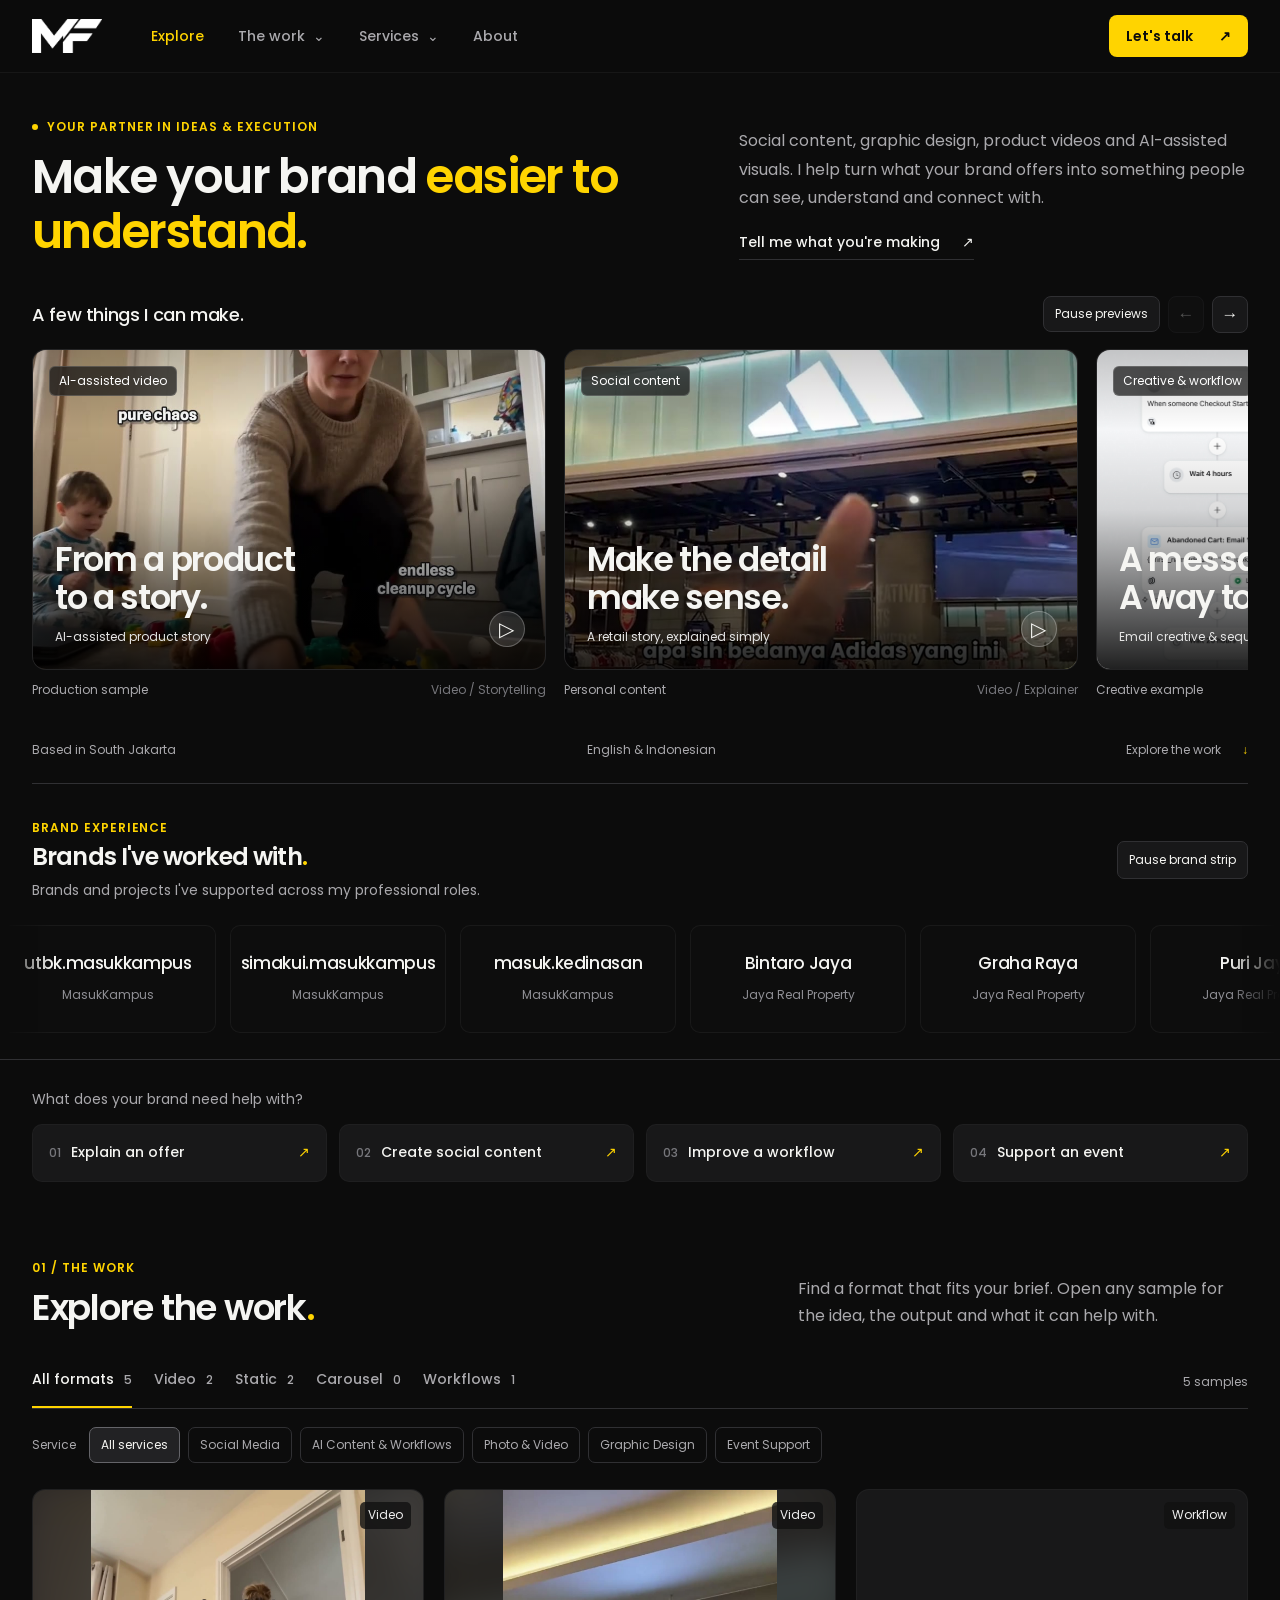
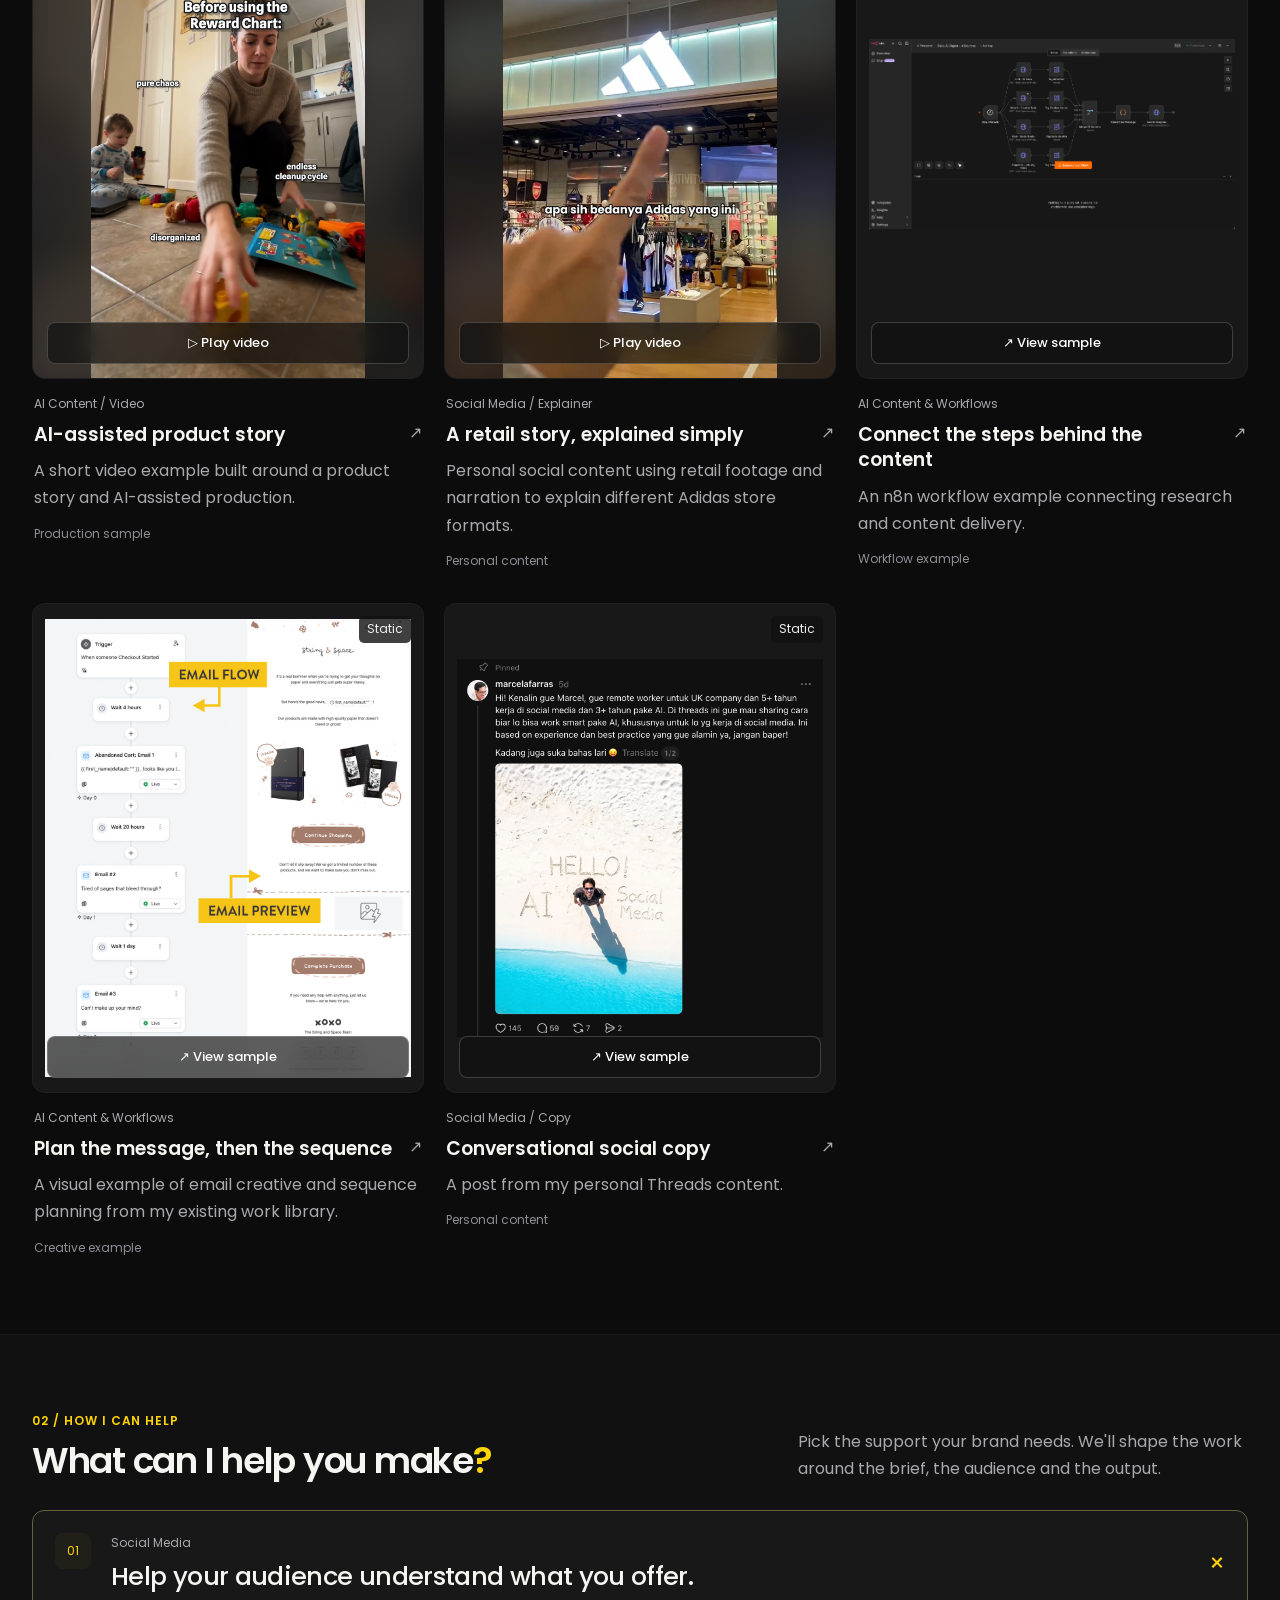
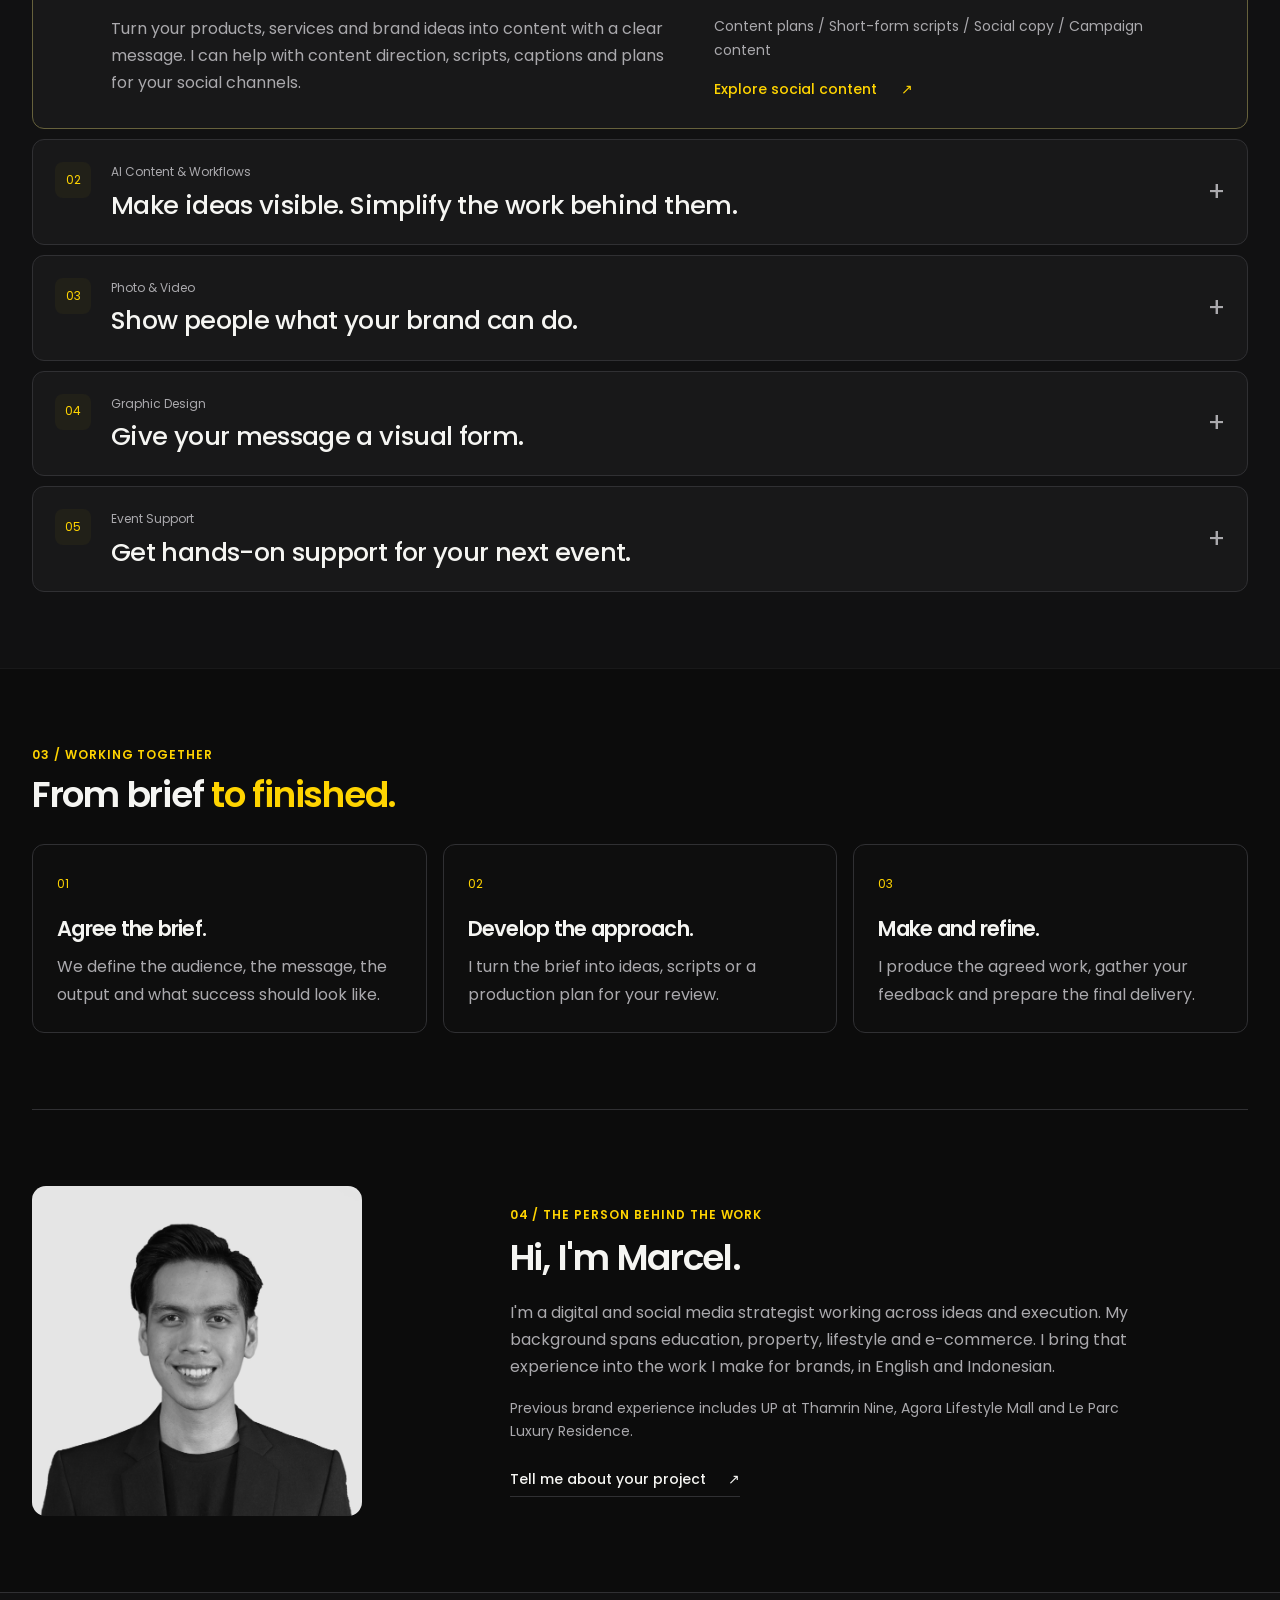
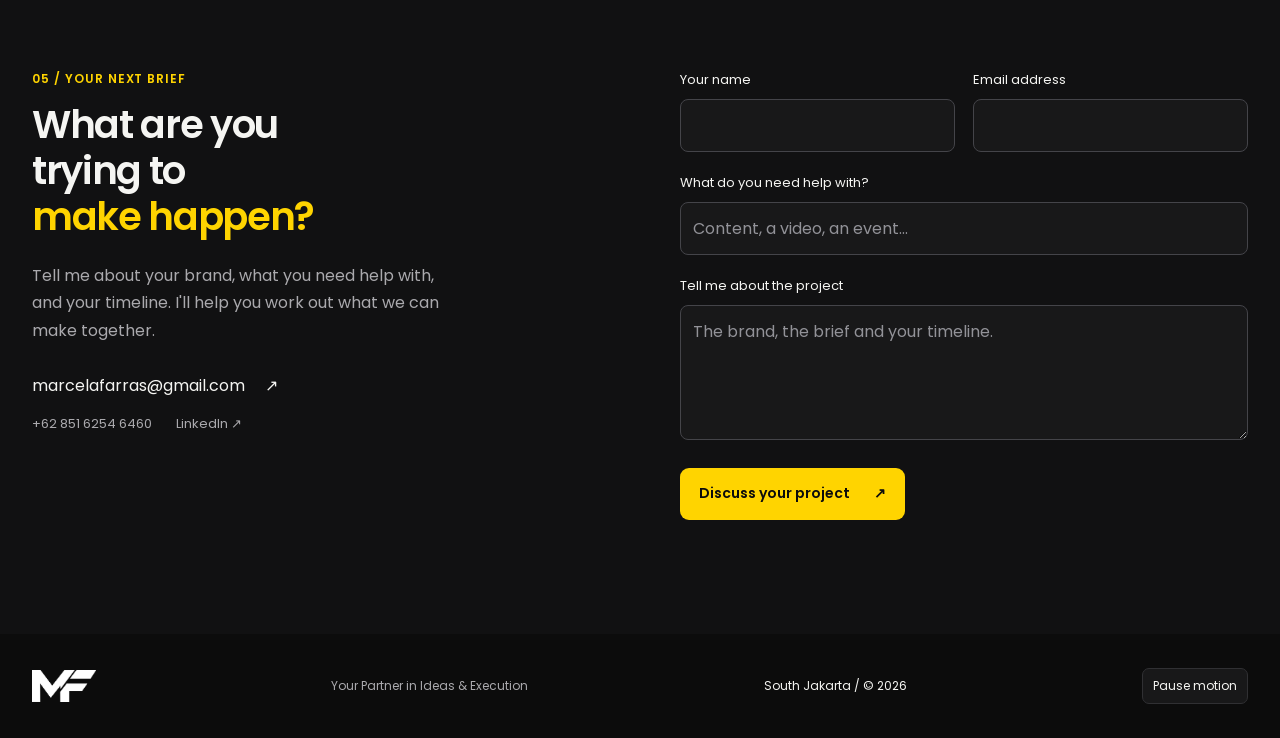
==== index.html @ ecaedcc1 "Add brand experience strip and prepare original logo slots" ====
<!doctype html>
<html lang="en">
<head>
  <meta charset="utf-8">
  <meta name="viewport" content="width=device-width,initial-scale=1">
  <meta name="theme-color" content="#0c0c0c">
  <title>Marcel Farras | Ideas & Execution</title>
  <meta name="description" content="Help your audience understand what you offer through social content, graphic design, product videos, AI-assisted visuals and practical creative support. Work with Marcel Farras.">
  <link rel="icon" href="assets/brand/favicon.ico" sizes="any">
  <link rel="icon" href="assets/brand/favicon.png" type="image/png">
  <link rel="stylesheet" href="style.css">
  <script src="content.js" defer></script>
  <script src="populate.js" defer></script>
  <script src="script.js" defer></script>
</head>
<body>
  <a class="skip-link" href="#main">Skip to content</a>
  <header class="site-header" id="navbar">
    <nav class="container navigation" aria-label="Main navigation">
      <a class="wordmark" href="#hero" aria-label="Marcel Farras home"><img src="assets/brand/mf-white.png" alt="Marcel Farras" width="1366" height="673"></a>
      <button class="nav-toggle" id="navToggle" aria-expanded="false" aria-controls="navLinks">Menu <span aria-hidden="true">+</span></button>
      <ul class="nav-links" id="navLinks">
        <li><a class="nav-explore" href="#gallery">Explore</a></li>
        <li class="nav-disclosure">
          <button class="nav-menu-button" type="button" aria-expanded="false" aria-controls="workMenu">The work <span aria-hidden="true">⌄</span></button>
          <div class="mega-menu work-menu" id="workMenu" hidden>
            <div class="mega-column"><p class="menu-label">Explore by format</p>
              <a href="#gallery" data-format-link="video"><span class="menu-icon" aria-hidden="true">▷</span><span><strong>Video</strong><small>Product stories & social explainers</small></span><span class="menu-arrow" aria-hidden="true">↗</span></a>
              <a href="#gallery" data-format-link="image"><span class="menu-icon" aria-hidden="true">▧</span><span><strong>Static</strong><small>Single-image creative & visual examples</small></span><span class="menu-arrow" aria-hidden="true">↗</span></a>
              <a href="#gallery" data-format-link="carousel"><span class="menu-icon" aria-hidden="true">▤</span><span><strong>Carousel</strong><small>Stories & information across slides</small></span><span class="menu-arrow" aria-hidden="true">↗</span></a>
              <a href="#gallery" data-format-link="workflow"><span class="menu-icon" aria-hidden="true">⌘</span><span><strong>Workflows</strong><small>The systems behind the content</small></span><span class="menu-arrow" aria-hidden="true">↗</span></a>
              <a class="menu-all" href="#gallery" data-format-link="all">Explore all work <span aria-hidden="true">↗</span></a>
            </div>
            <a class="menu-feature" href="#gallery" data-format-link="video"><img src="assets/posters/ai-brand-film.jpg" alt="" width="540" height="960"><span class="menu-feature-copy"><small>Featured video</small><strong>From a product to a story.</strong><span>See the work ↗</span></span></a>
          </div>
        </li>
        <li class="nav-disclosure">
          <button class="nav-menu-button" type="button" aria-expanded="false" aria-controls="servicesMenu">Services <span aria-hidden="true">⌄</span></button>
          <div class="mega-menu services-menu" id="servicesMenu" hidden><p class="menu-label">What can I help you make?</p><div class="menu-service-grid">
            <a href="#service-social" data-open-service="service-social"><span class="menu-icon" aria-hidden="true">✳</span><span><strong>Social Media</strong><small>Give your audience a clear message.</small></span></a>
            <a href="#service-ai" data-open-service="service-ai"><span class="menu-icon" aria-hidden="true">⌘</span><span><strong>AI Content & Workflows</strong><small>Visualise ideas. Connect the steps.</small></span></a>
            <a href="#service-production" data-open-service="service-production"><span class="menu-icon" aria-hidden="true">▷</span><span><strong>Photo & Video</strong><small>Show your product or experience.</small></span></a>
            <a href="#service-design" data-open-service="service-design"><span class="menu-icon" aria-hidden="true">▧</span><span><strong>Graphic Design</strong><small>Make your message easy to see.</small></span></a>
            <a href="#service-events" data-open-service="service-events"><span class="menu-icon" aria-hidden="true">▦</span><span><strong>Event Support</strong><small>Get hands-on help on the ground.</small></span></a>
          </div><a class="menu-all" href="#services">View all services <span aria-hidden="true">↗</span></a></div>
        </li>
        <li><a href="#about">About</a></li>
        <li class="nav-contact-item"><a class="nav-contact" href="#contact">Let's talk <span aria-hidden="true">↗</span></a></li>
      </ul>
    </nav>
  </header>

  <main id="main">
    <section class="container hero" id="hero" aria-labelledby="hero-title">
      <div class="hero-intro">
        <div class="hero-copy"><p class="eyebrow"><span class="signal-dot" aria-hidden="true"></span>Your partner in ideas & execution</p><h1 id="hero-title">Make your brand <span>easier to understand.</span></h1></div>
        <div class="hero-aside"><p class="hero-description">Social content, graphic design, product videos and AI-assisted visuals. I help turn what your brand offers into something people can see, understand and connect with.</p><a class="text-link" href="#contact">Tell me what you're making <span aria-hidden="true">↗</span></a></div>
      </div>
      <div class="featured-heading"><h2 id="featured-title">A few things I can make.</h2><div class="rail-controls"><button class="playback-button" id="heroPlayback" type="button" aria-label="Pause automatic previews" aria-pressed="false">Pause previews</button><button class="rail-arrow" type="button" data-rail-direction="-1" aria-label="Previous featured work" aria-controls="featuredTrack">←</button><button class="rail-arrow" type="button" data-rail-direction="1" aria-label="Next featured work" aria-controls="featuredTrack">→</button></div></div>
      <div class="featured-track" id="featuredTrack" role="region" aria-labelledby="featured-title" tabindex="0">
        <article class="feature-card preview-card"><button class="feature-open" type="button" data-project="ai-brand-film" data-start-playback="true" aria-label="Watch featured AI-assisted product story"><video id="heroPreview" src="assets/previews/ai-brand-film.mp4" poster="assets/posters/ai-brand-film.jpg" muted loop playsinline preload="metadata" aria-label="Silent preview of AI-assisted video"></video><span class="feature-shade"></span><span class="feature-tag">AI-assisted video</span><span class="feature-copy"><strong>From a product<br>to a story.</strong><span>AI-assisted product story</span></span><span class="feature-play" aria-hidden="true">▷</span></button><p class="feature-credit">Production sample <span>Video / Storytelling</span></p></article>
        <article class="feature-card preview-card"><button class="feature-open" type="button" data-project="on-camera" data-start-playback="true" aria-label="Watch featured retail explainer"><video data-hover-preview src="assets/previews/on-camera.mp4" poster="assets/posters/on-camera.jpg" muted loop playsinline preload="none" aria-hidden="true" tabindex="-1"></video><span class="feature-shade"></span><span class="feature-tag">Social content</span><span class="feature-copy"><strong>Make the detail<br>make sense.</strong><span>A retail story, explained simply</span></span><span class="feature-play" aria-hidden="true">▷</span></button><p class="feature-credit">Personal content <span>Video / Explainer</span></p></article>
        <article class="feature-card preview-card"><button class="feature-open feature-design" type="button" data-project="email-creative" aria-label="View featured email creative"><img src="assets/ai/email-sequence.jpg" alt="Email creative and sequence planning example" loading="lazy"><span class="feature-shade"></span><span class="feature-tag">Creative & workflow</span><span class="feature-copy"><strong>A message.<br>A way to deliver it.</strong><span>Email creative & sequence planning</span></span><span class="feature-play" aria-hidden="true">↗</span></button><p class="feature-credit">Creative example <span>Images / Planning</span></p></article>
      </div>
      <div class="hero-footer"><span>Based in South Jakarta</span><span>English & Indonesian</span><a href="#gallery">Explore the work <span aria-hidden="true">↓</span></a></div>
    </section>

    <section class="brand-section" id="brands" aria-labelledby="brands-title">
      <div class="container brand-heading"><div><p class="eyebrow">Brand experience</p><h2 id="brands-title">Brands I've worked with<span>.</span></h2><p>Brands and projects I've supported across my professional roles.</p></div><button class="brand-motion-toggle" id="brandMotionToggle" type="button" aria-pressed="false" aria-controls="brandTrack">Pause brand strip</button></div>
      <div class="brand-window" tabindex="0" role="region" aria-label="Brands and projects, scroll to explore"><div class="brand-track" id="brandTrack"></div></div>
      <noscript><p class="container">MasukKampus / Jaya Real Property / Thamrin Nine / Azure Prism LTD</p></noscript>
    </section>

    <section class="container need-section" aria-labelledby="need-title">
      <p class="eyebrow" id="need-title">What does your brand need help with?</p>
      <div class="need-grid">
        <a href="#service-production" data-open-service="service-production"><span>01</span>Explain an offer <span aria-hidden="true">↗</span></a>
        <a href="#service-social" data-open-service="service-social"><span>02</span>Create social content <span aria-hidden="true">↗</span></a>
        <a href="#service-ai" data-open-service="service-ai"><span>03</span>Improve a workflow <span aria-hidden="true">↗</span></a>
        <a href="#service-events" data-open-service="service-events"><span>04</span>Support an event <span aria-hidden="true">↗</span></a>
      </div>
    </section>

    <section class="container section work-section" id="gallery" aria-labelledby="work-title">
      <div class="section-heading reveal-item"><div><p class="eyebrow">01 / The work</p><h2 id="work-title">Explore the work<span>.</span></h2></div><p>Find a format that fits your brief. Open any sample for the idea, the output and what it can help with.</p></div>
      <div class="work-toolbar"><div class="format-filters" role="group" aria-label="Filter work by format" id="formatFilters">
        <button type="button" data-format="all" aria-pressed="true">All formats <span data-format-count="all"></span></button>
        <button type="button" data-format="video" aria-pressed="false">Video <span data-format-count="video"></span></button>
        <button type="button" data-format="image" aria-pressed="false">Static <span data-format-count="image"></span></button>
        <button type="button" data-format="carousel" aria-pressed="false">Carousel <span data-format-count="carousel"></span></button>
        <button type="button" data-format="workflow" aria-pressed="false">Workflows <span data-format-count="workflow"></span></button>
      </div><p id="workResults" role="status" aria-live="polite"></p></div>
      <div class="work-filters" role="group" aria-label="Filter work by service" id="workFilters"><span class="filter-label">Service</span>
        <button type="button" data-filter="all" aria-pressed="true">All services</button>
        <button type="button" data-filter="social" aria-pressed="false">Social Media</button>
        <button type="button" data-filter="ai" aria-pressed="false">AI Content & Workflows</button>
        <button type="button" data-filter="production" aria-pressed="false">Photo & Video</button>
        <button type="button" data-filter="design" aria-pressed="false">Graphic Design</button>
        <button type="button" data-filter="events" aria-pressed="false">Event Support</button>
      </div>
      <div class="sample-grid" id="works-grid"></div>
      <div class="empty-work" id="emptyWork" hidden><p class="eyebrow">Your next brief</p><h3 id="emptyWorkTitle">Let's make something for your brand.</h3><p id="emptyWorkDescription">No samples match this combination yet.</p><div class="empty-actions"><button class="button button-outline" type="button" id="resetWork">Show all work</button><a class="text-link" href="#contact">Discuss the brief <span aria-hidden="true">↗</span></a></div></div>
      <noscript><p>Please enable JavaScript to browse the examples, or <a href="mailto:marcelafarras@gmail.com">email me about your project</a>.</p></noscript>
    </section>

    <section class="section services-section" id="services" aria-labelledby="services-title">
      <div class="container">
        <div class="section-heading reveal-item"><div><p class="eyebrow">02 / How I can help</p><h2 id="services-title">What can I help you make<span>?</span></h2></div><p>Pick the support your brand needs. We'll shape the work around the brief, the audience and the output.</p></div>
        <div class="service-list">
          <details class="service-row" id="service-social" open>
            <summary><span class="service-number">01</span><span class="service-summary"><span class="service-label">Social Media</span><span class="service-title">Help your audience understand <br>what you offer.</span></span><span class="service-toggle" aria-hidden="true">+</span></summary>
            <div class="service-details"><p>Turn your products, services and brand ideas into content with a clear message. I can help with content direction, scripts, captions and plans for your social channels.</p><div><p class="deliverables">Content plans / Short-form scripts / Social copy / Campaign content</p><a class="service-link" href="#gallery" data-service-filter="social">Explore social content <span aria-hidden="true">↗</span></a></div></div>
          </details>
          <details class="service-row" id="service-ai">
            <summary><span class="service-number">02</span><span class="service-summary"><span class="service-label">AI Content & Workflows</span><span class="service-title">Make ideas visible. <br>Simplify the work behind them.</span></span><span class="service-toggle" aria-hidden="true">+</span></summary>
            <div class="service-details"><p>Explore AI-generated visuals, short videos and creative variations for your brand. For repetitive content tasks, I can also help build workflows for research, drafting and review.</p><div><p class="deliverables">Visual concepts / AI-assisted video / Creative variations / Content workflows</p><a class="service-link" href="#gallery" data-service-filter="ai">Explore AI work <span aria-hidden="true">↗</span></a></div></div>
          </details>
          <details class="service-row" id="service-production">
            <summary><span class="service-number">03</span><span class="service-summary"><span class="service-label">Photo & Video</span><span class="service-title">Show people what <br>your brand can do.</span></span><span class="service-toggle" aria-hidden="true">+</span></summary>
            <div class="service-details"><p>Help people picture your product, service or experience through photo and video. I can support on-camera content, product demonstrations and short-form production, with the shoot and edit scoped to the brief.</p><div><p class="deliverables">Product demos / Talking-head videos / Brand photography / Short-form edits</p><a class="service-link" href="#gallery" data-service-filter="production">Explore photo & video <span aria-hidden="true">↗</span></a></div></div>
          </details>
          <details class="service-row" id="service-design">
            <summary><span class="service-number">04</span><span class="service-summary"><span class="service-label">Graphic Design</span><span class="service-title">Give your message a visual form.</span></span><span class="service-toggle" aria-hidden="true">+</span></summary>
            <div class="service-details"><p>Turn offers, product information and brand ideas into visuals that are easy to follow. I can help with static posts, multi-slide carousels and promotional graphics, shaped around your message, brand and channel.</p><div><p class="deliverables">Static social posts / Carousel design / Promotional graphics / Content adaptations</p><a class="service-link" href="#gallery" data-service-filter="design">Explore graphic design <span aria-hidden="true">↗</span></a></div></div>
          </details>
          <details class="service-row" id="service-events">
            <summary><span class="service-number">05</span><span class="service-summary"><span class="service-label">Event Support</span><span class="service-title">Get hands-on support <br>for your next event.</span></span><span class="service-toggle" aria-hidden="true">+</span></summary>
            <div class="service-details"><p>Bring in support for event preparation, content and coordination. We'll agree the responsibilities, deliverables and timeline around what your event needs.</p><div><p class="deliverables">Preparation support / Content coordination / On-ground assistance</p><a class="service-link" href="#contact">Discuss your event <span aria-hidden="true">↗</span></a></div></div>
          </details>
        </div>
      </div>
    </section>

    <section class="container section process-section" aria-labelledby="process-title">
      <div class="section-heading reveal-item"><div><p class="eyebrow">03 / Working together</p><h2 id="process-title">From brief <span>to finished.</span></h2></div></div>
      <div class="process-grid">
        <article class="process-card reveal-item"><span class="step-number">01</span><h3>Agree the brief.</h3><p>We define the audience, the message, the output and what success should look like.</p></article>
        <article class="process-card reveal-item"><span class="step-number">02</span><h3>Develop the approach.</h3><p>I turn the brief into ideas, scripts or a production plan for your review.</p></article>
        <article class="process-card reveal-item"><span class="step-number">03</span><h3>Make and refine.</h3><p>I produce the agreed work, gather your feedback and prepare the final delivery.</p></article>
      </div>
    </section>

    <section class="container section about-section" id="about" aria-labelledby="about-title">
      <div class="portrait reveal-item"><img src="assets/profile.png" alt="Portrait of Marcel Farras" loading="lazy" width="600" height="750"></div>
      <div class="about-copy reveal-item"><p class="eyebrow">04 / The person behind the work</p><h2 id="about-title">Hi, I'm Marcel.</h2><p>I'm a digital and social media strategist working across ideas and execution. My background spans education, property, lifestyle and e-commerce. I bring that experience into the work I make for brands, in English and Indonesian.</p><p class="experience-note">Previous brand experience includes UP at Thamrin Nine, Agora Lifestyle Mall and Le Parc Luxury Residence.</p><a class="text-link" href="#contact">Tell me about your project <span aria-hidden="true">↗</span></a></div>
    </section>

    <section class="contact-section section" id="contact" aria-labelledby="contact-title">
      <div class="container contact-grid">
        <div class="contact-copy reveal-item"><p class="eyebrow">05 / Your next brief</p><h2 id="contact-title">What are you <br>trying to <br><span>make happen?</span></h2><p>Tell me about your brand, what you need help with, and your timeline. I'll help you work out what we can make together.</p><a class="contact-email" href="mailto:marcelafarras@gmail.com">marcelafarras@gmail.com <span aria-hidden="true">↗</span></a><div class="contact-links"><a href="tel:+6285162546460">+62 851 6254 6460</a><a href="https://www.linkedin.com/in/marcelafarras" target="_blank" rel="noopener noreferrer">LinkedIn <span aria-hidden="true">↗</span></a></div></div>
        <form id="contactForm" class="contact-form reveal-item">
          <div class="form-row"><div class="field"><label for="contactName">Your name</label><input id="contactName" name="name" autocomplete="name" required maxlength="150"></div><div class="field"><label for="contactEmail">Email address</label><input id="contactEmail" name="email" type="email" autocomplete="email" required maxlength="254"></div></div>
          <div class="field"><label for="contactSubject">What do you need help with?</label><input id="contactSubject" name="subject" maxlength="200" placeholder="Content, a video, an event..."></div>
          <div class="field"><label for="contactMessage">Tell me about the project</label><textarea id="contactMessage" name="message" rows="4" required maxlength="5000" placeholder="The brand, the brief and your timeline."></textarea></div>
          <button class="button button-yellow send-button" type="submit">Discuss your project <span aria-hidden="true">↗</span></button><p id="formStatus" class="form-status" role="status" aria-live="polite"></p>
        </form>
      </div>
    </section>
  </main>

  <footer class="container footer"><a class="wordmark" href="#hero" aria-label="Marcel Farras home"><img src="assets/brand/mf-white.png" alt="Marcel Farras" width="1366" height="673"></a><p>Your Partner in Ideas & Execution</p><span>South Jakarta / © <span id="year">2026</span></span><button id="motionToggle" type="button" aria-pressed="false">Pause motion</button></footer>
  <dialog class="project-dialog" id="projectDialog" aria-labelledby="projectDialogTitle"><button type="button" class="dialog-close" aria-label="Close sample">Close <span aria-hidden="true">×</span></button><div id="projectDialogContent"></div></dialog>
</body>
</html>
---- style.css ----
@import url('https://fonts.googleapis.com/css2?family=Poppins:wght@400;500;600;700&display=swap');

:root { --bg:#0c0c0c; --panel:#181819; --panel-raised:#222224; --yellow:#ffd400; --text:#f5f5f2; --muted:#aaa9ad; --line:#303033; --font:'Poppins',Arial,sans-serif; --width:1440px; }
* { box-sizing:border-box; }
html { scroll-behavior:smooth; scroll-padding-top:90px; }
body { margin:0; background:var(--bg); color:var(--text); font:16px/1.7 var(--font); -webkit-font-smoothing:antialiased; }
body.dialog-open { overflow:hidden; }
::selection { background:var(--yellow); color:var(--bg); }
p,h1,h2,h3 { margin:0; }
h1,h2,h3 { line-height:1.2; letter-spacing:-.035em; font-weight:600; }
p { color:var(--muted); }
a { color:inherit; text-decoration:none; }
button,input,textarea { font:inherit; }
button { cursor:pointer; color:inherit; }
a,button { -webkit-tap-highlight-color:transparent; }
a:focus-visible,button:focus-visible,summary:focus-visible,input:focus-visible,textarea:focus-visible,[tabindex]:focus-visible { outline:2px solid var(--yellow); outline-offset:4px; }
img,video { max-width:100%; display:block; }
ul { list-style:none; padding:0; margin:0; }
[hidden] { display:none!important; }
.container { width:min(var(--width),calc(100% - 64px)); margin-inline:auto; }
.section { padding-block:76px; }
.eyebrow { color:var(--yellow); font-size:12px; line-height:1.6; letter-spacing:.08em; text-transform:uppercase; font-weight:600; }
.sr-only { position:absolute; width:1px; height:1px; padding:0; margin:-1px; overflow:hidden; clip:rect(0,0,0,0); white-space:nowrap; border:0; }
.skip-link { position:fixed; top:-100px; left:20px; z-index:50; background:var(--yellow); color:var(--bg); padding:12px; }
.skip-link:focus { top:10px; }

/* Compact navigation with descriptive, keyboard-accessible panels. */
.site-header { position:sticky; top:0; z-index:20; background:#0c0c0cf5; border-bottom:1px solid #ffffff0d; backdrop-filter:blur(16px); }
.navigation { height:72px; position:relative; display:flex; align-items:center; gap:36px; }
.wordmark { display:block; flex-shrink:0; width:70px; padding-block:8px; }
.wordmark img { width:100%; height:auto; }
.nav-links { display:flex; flex:1; align-items:center; gap:8px; font-size:14px; font-weight:500; }
.nav-links>li>a,.nav-menu-button { display:flex; align-items:center; gap:8px; padding:9px 13px; border:0; background:none; border-radius:8px; line-height:1.6; color:var(--muted); }
.nav-links>li>a:hover,.nav-menu-button:hover,.nav-menu-button[aria-expanded='true'] { background:var(--panel); color:var(--text); }
.nav-links>li>.nav-explore { color:var(--yellow); }
.nav-menu-button[aria-expanded='true']>span { transform:rotate(180deg); }
.nav-contact-item { margin-left:auto; }
.nav-links>li>.nav-contact { background:var(--yellow); color:var(--bg); font-weight:600; padding:10px 17px; }
.nav-contact span { margin-left:18px; }
.nav-toggle { display:none; background:var(--panel); border:1px solid var(--line); padding:8px 12px; border-radius:8px; font-size:14px; }
.mega-menu { position:absolute; left:90px; top:calc(100% + 8px); width:min(760px,calc(100vw - 64px)); padding:22px; border:1px solid var(--line); border-radius:18px; background:#1c1c1efc; box-shadow:0 24px 70px #0009; }
.work-menu { display:grid; grid-template-columns:1.3fr 1fr; gap:20px; }
.menu-label { font-size:12px; margin:0 0 12px 10px; color:var(--muted); }
.mega-menu a:not(.menu-feature) { display:flex; align-items:center; gap:13px; padding:12px 10px; border-radius:10px; }
.mega-menu a:hover { background:#ffffff08; }
.menu-icon { display:grid; place-items:center; width:44px; height:44px; background:#ffffff08; border:1px solid #ffffff05; border-radius:10px; flex-shrink:0; font-size:23px; color:var(--yellow); }
.mega-menu strong { display:block; font-size:14px; font-weight:500; }
.mega-menu small { display:block; font-size:12px; color:var(--muted); line-height:1.65; margin-top:3px; }
.menu-arrow { margin-left:auto; color:var(--muted); }
.mega-menu .menu-all { color:var(--yellow); font-size:13px; margin-top:8px; }
.menu-all>span { margin-left:auto; }
.menu-feature { display:block; position:relative; overflow:hidden; border-radius:12px; min-height:290px; background:var(--bg); }
.menu-feature img { width:100%; height:100%; object-fit:cover; position:absolute; opacity:.6; }
.menu-feature::after { content:''; position:absolute; inset:0; background:linear-gradient(transparent,#000e); }
.menu-feature-copy { position:absolute; z-index:1; bottom:20px; left:20px; right:20px; }
.menu-feature-copy strong { font-size:23px; line-height:1.25; margin-block:9px 14px; }
.menu-feature-copy>span { color:var(--yellow); font-size:12px; }
.services-menu { left:180px; width:min(740px,calc(100vw - 64px)); }
.menu-service-grid { display:grid; grid-template-columns:1fr 1fr; gap:4px 12px; }

/* A short introduction leads straight into the media. */
.hero { padding-top:44px; }
.hero-intro { display:grid; grid-template-columns:1.25fr 1fr; gap:70px; align-items:end; margin-bottom:36px; }
.hero-copy,.hero-aside { min-width:0; }
.hero-copy .eyebrow { display:flex; align-items:center; gap:9px; }
.signal-dot { width:6px; height:6px; flex-shrink:0; background:var(--yellow); border-radius:50%; }
.hero h1 { font-size:clamp(34px,3.7vw,54px); margin-top:14px; max-width:720px; line-height:1.16; font-weight:600; }
.hero h1 span { color:var(--yellow); }
.hero-description { font-size:16px; line-height:1.8; max-width:550px; }
.hero-aside .text-link { margin-top:18px; }
.button { display:inline-flex; align-items:center; justify-content:space-between; gap:24px; padding:13px 18px; border:1px solid transparent; border-radius:9px; font-size:14px; font-weight:600; transition:background .2s; }
.button-yellow { background:var(--yellow); color:var(--bg); }
.button-yellow:hover,.nav-contact:hover { background:#ffe458!important; }
.button-outline { border-color:var(--line); background:transparent; }
.button-outline:hover { background:var(--panel-raised); }
.text-link { display:inline-flex; align-items:center; justify-content:space-between; gap:22px; font-size:14px; font-weight:500; padding-bottom:4px; border-bottom:1px solid var(--line); }
.text-link:hover { color:var(--yellow); border-color:var(--yellow); }
.featured-heading { display:flex; justify-content:space-between; align-items:center; gap:16px; margin-bottom:16px; }
.featured-heading h2 { font-size:18px; font-weight:500; letter-spacing:-.02em; }
.rail-controls { display:flex; align-items:center; gap:8px; }
.playback-button,.rail-arrow { background:var(--panel); border:1px solid var(--line); border-radius:8px; font-size:12px; min-height:36px; padding:6px 11px; }
.rail-arrow { width:36px; font-size:17px; padding:3px; }
.rail-arrow:disabled { opacity:.3; cursor:default; }
.rail-arrow:not(:disabled):hover,.playback-button:hover { background:var(--panel-raised); }
.featured-track { display:grid; grid-auto-flow:column; grid-auto-columns:calc(43% - 9px); gap:18px; overflow-x:auto; overscroll-behavior-x:contain; scroll-snap-type:x mandatory; scrollbar-width:thin; scrollbar-color:var(--line) transparent; padding-bottom:12px; }
.feature-card { min-width:0; scroll-snap-align:start; }
.feature-open { display:block; position:relative; width:100%; aspect-ratio:16/10; overflow:hidden; border:1px solid #ffffff0d; padding:0; background:var(--panel); border-radius:14px; text-align:left; }
.feature-open video,.feature-open img { width:100%; height:100%; object-fit:cover; transition:transform .4s; }
.feature-design img { object-fit:cover; object-position:top; }
.feature-open:hover video,.feature-open:hover img { transform:scale(1.025); }
.feature-shade { position:absolute; inset:0; background:linear-gradient(180deg,#0003,transparent 25%,#0002 50%,#000d); pointer-events:none; }
.feature-tag { position:absolute; top:16px; left:16px; background:#151515b8; border:1px solid #ffffff2a; color:white; font-size:12px; padding:4px 9px; border-radius:6px; backdrop-filter:blur(10px); }
.feature-copy { position:absolute; left:22px; bottom:22px; right:65px; }
.feature-copy strong { display:block; font-size:clamp(22px,2.6vw,36px); line-height:1.15; letter-spacing:-.04em; font-weight:600; }
.feature-copy>span { display:block; margin-top:9px; font-size:12px; color:#e4e4e4; }
.feature-play { position:absolute; bottom:22px; right:20px; width:36px; height:36px; display:grid; place-items:center; background:#ffffff20; border:1px solid #ffffff40; border-radius:50%; font-size:20px; }
.feature-credit { display:flex; flex-wrap:wrap; gap:6px 16px; justify-content:space-between; font-size:12px; margin-top:10px; }
.feature-credit>span { color:#77777c; }
.hero-footer { display:flex; flex-wrap:wrap; justify-content:space-between; gap:12px; padding-block:22px; margin-top:6px; font-size:12px; color:var(--muted); border-bottom:1px solid var(--line); }
.hero-footer a span { margin-left:18px; color:var(--yellow); }

/* Brand names become original logos as approved assets are supplied. */
.brand-section { padding-block:34px 26px; overflow:hidden; border-bottom:1px solid var(--line); }
.brand-heading { display:flex; justify-content:space-between; align-items:center; gap:22px; margin-bottom:22px; }
.brand-heading h2 { font-size:24px; margin-top:6px; }
.brand-heading h2 span { color:var(--yellow); }
.brand-heading p:not(.eyebrow) { font-size:14px; margin-top:7px; }
.brand-motion-toggle { flex-shrink:0; border:1px solid var(--line); background:var(--panel); border-radius:7px; font-size:12px; padding:8px 11px; }
.brand-motion-toggle:disabled { color:var(--muted); cursor:default; }
.brand-window { overflow:hidden; mask-image:linear-gradient(to right,transparent,#000 4%,#000 96%,transparent); }
.brand-track { display:flex; width:max-content; animation:brand-scroll 110s linear infinite; }
.brand-list { display:flex; align-items:center; gap:14px; padding-right:14px; flex-shrink:0; }
.brand-item { display:flex; flex-direction:column; align-items:center; justify-content:center; text-align:center; gap:10px; width:216px; height:108px; padding:16px; border:1px solid #ffffff0c; border-radius:10px; background:#ffffff02; }
.brand-name { font-size:17px; font-weight:500; line-height:1.35; letter-spacing:-.02em; }
.brand-group { font-size:12px; color:#909096; }
.brand-logo { width:168px; height:56px; object-fit:contain; }
.brand-track.is-paused,.brand-window:hover .brand-track,.brand-window:focus-within .brand-track,body.dialog-open .brand-track { animation-play-state:paused; }
body.motion-paused .brand-window { overflow-x:auto; mask-image:none; }
body.motion-paused .brand-track { animation:none; transform:none; }
body.motion-paused .brand-list[aria-hidden='true'] { display:none; }
@keyframes brand-scroll { to { transform:translateX(-50%); } }

/* Low-friction paths from a client need to the relevant service. */
.need-section { padding-top:28px; }
.need-section>.eyebrow { color:var(--muted); letter-spacing:0; text-transform:none; font-weight:400; font-size:14px; }
.need-grid { display:grid; grid-template-columns:repeat(4,1fr); gap:12px; margin-top:14px; }
.need-grid a { min-width:0; display:flex; gap:10px; align-items:center; background:var(--panel); padding:16px; border:1px solid #ffffff08; border-radius:10px; font-size:14px; font-weight:500; transition:background .2s; }
.need-grid a>span:first-child { color:#77777c; font-size:12px; }
.need-grid a>span:last-child { color:var(--yellow); margin-left:auto; }
.need-grid a:hover { background:var(--panel-raised); border-color:#ffffff24; }
.section-heading { display:flex; justify-content:space-between; align-items:end; gap:40px; margin-bottom:28px; }
.section-heading h2 { font-size:clamp(28px,2.8vw,40px); margin-top:9px; }
.section-heading h2 span { color:var(--yellow); }
.section-heading>p { font-size:16px; max-width:450px; }
.work-toolbar { display:flex; align-items:center; justify-content:space-between; gap:20px; border-bottom:1px solid var(--line); margin-bottom:18px; }
.format-filters { display:flex; flex-wrap:wrap; gap:22px; }
.format-filters button { background:none; border:0; border-bottom:2px solid transparent; color:var(--muted); padding:11px 0 14px; font-size:14px; font-weight:500; }
.format-filters button[aria-pressed='true'] { color:var(--text); border-color:var(--yellow); }
.format-filters button:hover { color:var(--text); }
.format-filters button span { margin-left:6px; font-size:12px; color:var(--muted); }
#workResults { font-size:12px; white-space:nowrap; }
.work-filters { display:flex; align-items:center; flex-wrap:wrap; gap:8px; margin-bottom:26px; }
.filter-label { color:var(--muted); font-size:12px; margin-right:5px; }
.work-filters button { border:1px solid var(--line); border-radius:7px; background:transparent; padding:7px 11px; font-size:12px; color:var(--muted); transition:background .2s; }
.work-filters button:hover { color:var(--text); border-color:#646469; }
.work-filters button[aria-pressed='true'] { background:var(--panel-raised); color:var(--text); border-color:#646469; }
.sample-grid { display:grid; grid-template-columns:repeat(3,minmax(0,1fr)); gap:32px 20px; align-items:start; }
.sample-card { min-width:0; }
.sample-media { position:relative; aspect-ratio:4/5; background:var(--panel); border:1px solid #ffffff09; border-radius:13px; overflow:hidden; }
.media-open { position:relative; display:block; width:100%; height:100%; padding:0; border:0; background:transparent; }
.media-open img,.media-open video { width:100%; height:100%; object-fit:cover; transition:transform .35s; }
.media-open .media-backdrop { position:absolute; inset:0; filter:blur(20px); opacity:.25; transform:scale(1.1); pointer-events:none; }
.media-open video { position:relative; object-fit:contain; }
.media-open img.contain { object-fit:contain; padding:12px; }
.media-open:hover img.contain { transform:scale(1.025); }
.media-open:focus-visible,.feature-open:focus-visible { outline-offset:-5px; }
.media-action { position:absolute; left:14px; right:14px; bottom:14px; border:1px solid #ffffff30; border-radius:8px; background:#111111ad; color:white; font-size:13px; font-weight:500; padding:9px; backdrop-filter:blur(12px); transition:background .2s,color .2s; }
.media-open:hover .media-action,.media-open:focus-visible .media-action { background:var(--yellow); color:var(--bg); border-color:var(--yellow); }
.sample-format { position:absolute; right:12px; top:12px; padding:3px 8px; border-radius:5px; background:#111c; color:#eee; font-size:12px; }
.sample-info { padding:15px 2px 0; }
.project-category { font-size:12px; color:var(--muted); }
.sample-info h3 { font-size:19px; margin-top:7px; letter-spacing:-.02em; }
.project-title { display:flex; align-items:start; justify-content:space-between; gap:12px; text-align:left; width:100%; padding:0; border:0; background:none; font:inherit; line-height:1.35; }
.project-title span { color:var(--muted); font-size:16px; font-weight:400; }
.project-title:hover { color:var(--yellow); }
.sample-info>p:not(.project-category) { font-size:16px; margin-top:10px; }
.sample-origin { display:block; color:#8e8e94; font-size:12px; margin-top:12px; }
.empty-work { padding:36px; background:var(--panel); border:1px solid var(--line); border-radius:14px; }
.empty-work h3 { font-size:26px; margin-block:12px; }
.empty-work>p:not(.eyebrow) { max-width:600px; font-size:16px; }
.empty-actions { display:flex; flex-wrap:wrap; align-items:center; gap:24px; margin-top:24px; }

/* Secondary content follows the same quiet, dark surfaces. */
.services-section { background:#111112; border-block:1px solid #ffffff09; }
.service-list { display:grid; gap:10px; }
.service-row { background:var(--panel); border:1px solid var(--line); border-radius:12px; scroll-margin-top:94px; }
.service-row summary { display:grid; grid-template-columns:36px 1fr 30px; gap:20px; align-items:center; padding:22px; cursor:pointer; list-style:none; }
.service-row summary::-webkit-details-marker { display:none; }
.service-number { color:var(--yellow); display:grid; place-items:center; align-self:start; width:36px; height:36px; background:#ffd4000a; border-radius:8px; font-size:12px; }
.service-label { display:block; font-size:12px; color:var(--muted); margin-bottom:6px; }
.service-title { display:block; font-size:clamp(20px,2vw,27px); line-height:1.3; letter-spacing:-.025em; font-weight:500; }
.service-title br { display:none; }
.service-toggle { font-size:26px; color:var(--muted); justify-self:end; transition:transform .2s; }
.service-row[open] { border-color:#66613c; }
.service-row[open] .service-toggle { transform:rotate(45deg); color:var(--yellow); }
.service-details { display:grid; grid-template-columns:1.2fr 1fr; gap:50px; padding:0 72px 26px 78px; animation:service-in .2s ease-out; }
.service-details>p { font-size:16px; }
.service-details .deliverables { font-size:14px; }
.service-link { display:flex; align-items:center; gap:24px; width:fit-content; font-size:14px; font-weight:500; margin-top:16px; color:var(--yellow); }
@keyframes service-in { from { opacity:0; transform:translateY(-4px); } to { opacity:1; transform:none; } }
.process-section { border-bottom:1px solid var(--line); }
.process-grid { display:grid; grid-template-columns:repeat(3,minmax(0,1fr)); gap:16px; }
.process-card { padding:24px; border:1px solid var(--line); border-radius:12px; background:#ffffff02; }
.step-number { font-size:12px; color:var(--yellow); }
.process-card h3 { font-size:21px; margin-block:20px 12px; }
.process-card p { font-size:16px; }
.about-section { display:grid; grid-template-columns:.7fr 1.3fr; gap:80px; align-items:center; }
.portrait { max-width:330px; aspect-ratio:1; background:var(--panel); border-radius:14px; overflow:hidden; }
.portrait img { width:100%; height:100%; object-fit:cover; object-position:center 20%; filter:grayscale(1); }
.about-copy h2 { font-size:36px; margin-block:12px 20px; }
.about-copy>p:not(.eyebrow) { font-size:16px; margin-top:16px; max-width:650px; }
.about-copy .experience-note { font-size:14px!important; }
.about-copy .text-link { margin-top:24px; }
.contact-section { background:#111112; border-top:1px solid var(--line); }
.contact-grid { display:grid; grid-template-columns:1fr 1fr; gap:80px; align-items:start; }
.contact-copy h2 { font-size:clamp(32px,3vw,44px); margin-block:14px 22px; }
.contact-copy h2 span { color:var(--yellow); }
.contact-copy>p:not(.eyebrow) { max-width:420px; font-size:16px; }
.contact-email { overflow-wrap:anywhere; display:flex; align-items:center; gap:20px; margin-top:28px; font-size:16px; }
.contact-links { display:flex; flex-wrap:wrap; gap:24px; font-size:13px; color:var(--muted); margin-top:14px; }
.contact-links a:hover { color:var(--yellow); }
.form-row { display:grid; grid-template-columns:minmax(0,1fr) minmax(0,1fr); gap:18px; }
.field { min-width:0; margin-bottom:20px; }
.field label { display:block; font-size:13px; margin-bottom:8px; }
.field input,.field textarea { width:100%; padding:12px; border:1px solid #444449; color:var(--text); background:var(--panel); border-radius:8px; resize:vertical; font-size:16px; }
.field input::placeholder,.field textarea::placeholder { color:#929298; }
.send-button { min-width:200px; }
.send-button:disabled { opacity:.6; cursor:wait; }
.form-status { font-size:14px; margin-top:14px; min-height:24px; }
.footer { display:flex; justify-content:space-between; align-items:center; gap:25px; padding-block:28px; }
.footer .wordmark { width:64px; }
.footer p,.footer>span { font-size:12px; }
#motionToggle { background:var(--panel); border:1px solid var(--line); border-radius:7px; padding:7px 10px; font-size:12px; }
#motionToggle[aria-pressed='true'] { border-color:var(--yellow); color:var(--yellow); }

/* A larger media viewer keeps project context one click away. */
.project-dialog { position:fixed; width:min(1100px,calc(100% - 40px)); max-height:90dvh; overflow:auto; border:1px solid #45454a; border-radius:18px; padding:0; background:var(--panel); color:var(--text); }
.project-dialog::backdrop { background:#000c; backdrop-filter:blur(10px); }
.dialog-close { position:sticky; top:14px; float:right; margin:14px; z-index:2; display:flex; align-items:center; gap:22px; border:1px solid #555; border-radius:8px; background:#111e; padding:8px 14px; font-size:14px; }
.dialog-video { width:100%; max-height:66dvh; background:#080808; }
.dialog-image { width:100%; object-fit:contain; background:#111; max-height:66dvh; }
.dialog-copy { padding:30px; }
.dialog-copy h2 { font-size:30px; margin-block:12px 16px; }
.dialog-copy>p:not(.eyebrow) { font-size:16px; max-width:750px; }
.dialog-details { display:grid; grid-template-columns:1.5fr 1fr; gap:28px; border-block:1px solid var(--line); padding-block:22px; margin-block:24px; }
.dialog-details h3 { font-size:12px; font-weight:500; color:var(--yellow); letter-spacing:0; }
.dialog-details p { font-size:16px; margin-top:10px; }
.sample-enquiry { display:block; margin-top:20px; font-size:14px; width:fit-content; color:var(--yellow); }
.will-reveal { opacity:0; transform:translateY(12px); transition:opacity .35s ease,transform .35s ease; }
.will-reveal.is-visible,.will-reveal:focus-within { opacity:1; transform:none; }
body.motion-paused .will-reveal { opacity:1; transform:none; transition:none; }

@media(min-width:601px) {
  .sample-grid[data-count='2'] { grid-template-columns:repeat(2,minmax(0,1fr)); max-width:1000px; }
  .sample-grid[data-count='1'] { grid-template-columns:minmax(0,1fr); max-width:480px; }
}
@media(max-width:1100px) {
  .hero-intro { gap:36px; }
  .need-grid { grid-template-columns:repeat(2,minmax(0,1fr)); }
  .about-section,.contact-grid { gap:40px; }
  .mega-menu { left:70px; }
  .services-menu { left:110px; }
}
@media(max-width:900px) {
  .navigation { height:68px; justify-content:space-between; }
  .wordmark { width:65px; }
  .nav-toggle { display:flex; align-items:center; gap:20px; }
  .nav-toggle span { color:var(--yellow); }
  .nav-links { display:none; position:absolute; left:-16px; right:-16px; top:68px; max-height:calc(100dvh - 80px); overflow:auto; padding:12px; border:1px solid var(--line); border-radius:0 0 14px 14px; background:#141415; box-shadow:0 16px 40px #0009; }
  .nav-links.open { display:block; }
  .nav-links>li>a,.nav-menu-button { width:100%; justify-content:space-between; font-size:16px; padding:12px; }
  .nav-contact-item { margin:8px 0 0; }
  .nav-links>li>.nav-contact { width:fit-content; font-size:14px; }
  .mega-menu { position:static; width:auto; padding:12px; box-shadow:none; margin:0 6px 10px; border-radius:12px; }
  .work-menu { grid-template-columns:1fr; }
  .menu-feature { display:none; }
  .menu-service-grid { grid-template-columns:1fr; }
  .hero-intro { grid-template-columns:1fr; gap:22px; }
  .hero h1 { max-width:660px; font-size:44px; }
  .hero-description { max-width:650px; }
  .featured-track { grid-auto-columns:calc(56% - 9px); }
  .section-heading { display:block; }
  .section-heading>p { margin-top:16px; max-width:650px; }
  .sample-grid { grid-template-columns:repeat(2,minmax(0,1fr)); }
  .work-toolbar { display:block; }
  #workResults { padding-bottom:12px; }
  .service-details { gap:24px; padding-right:24px; }
  .process-card { padding:18px; }
}
@media(max-width:600px) {
  html { scroll-padding-top:84px; }
  .container { width:calc(100% - 32px); }
  .section { padding-block:52px; }
  .hero { padding-top:30px; }
  .hero h1 { font-size:clamp(30px,8.7vw,40px); margin-top:12px; }
  .hero-copy .eyebrow { font-size:12px; letter-spacing:.025em; }
  .hero-intro { margin-bottom:28px; }
  .hero-description { font-size:16px; }
  .featured-heading { align-items:start; gap:12px; }
  .featured-heading h2 { font-size:16px; max-width:145px; line-height:1.4; }
  .rail-controls { gap:5px; }
  .playback-button { font-size:12px; padding:6px 8px; }
  .rail-arrow { width:30px; }
  .featured-track { grid-auto-columns:88%; gap:14px; }
  .feature-open { aspect-ratio:4/4.3; }
  .feature-copy { left:18px; bottom:18px; right:54px; }
  .feature-copy strong { font-size:28px; }
  .feature-tag { left:14px; top:14px; }
  .feature-play { bottom:18px; right:14px; width:32px; height:32px; }
  .feature-credit { line-height:1.5; }
  .hero-footer { gap:8px 20px; }
  .hero-footer a { width:100%; margin-top:2px; }
  .brand-section { padding-block:26px 20px; }
  .brand-heading { align-items:start; flex-direction:column; gap:14px; }
  .brand-heading h2 { font-size:22px; }
  .brand-item { width:190px; height:108px; }
  .brand-name { font-size:16px; }
  .need-section { padding-top:22px; }
  .need-grid { gap:8px; }
  .need-grid a { font-size:13px; padding:13px 11px; gap:8px; }
  .need-grid a>span:first-child { display:none; }
  .section-heading h2 { font-size:30px; }
  .format-filters { gap:0 18px; }
  .format-filters button { font-size:14px; padding-bottom:9px; }
  .format-filters button span { margin-left:4px; }
  .filter-label { width:100%; }
  .work-filters { gap:7px; }
  .work-filters button { padding:7px 10px; }
  .sample-grid { grid-template-columns:1fr; gap:28px; }
  .sample-media { aspect-ratio:4/4.6; }
  .sample-card:not(.has-video) .sample-media { aspect-ratio:4/3; }
  .sample-info h3 { font-size:20px; }
  .service-row { scroll-margin-top:84px; }
  .service-row summary { grid-template-columns:28px 1fr 18px; gap:12px; padding:18px 14px; }
  .service-number { width:28px; height:28px; }
  .service-title { font-size:21px; }
  .service-details { grid-template-columns:1fr; gap:18px; padding:0 16px 22px; }
  .process-grid { grid-template-columns:1fr; }
  .process-card { padding:22px; }
  .process-card h3 { margin-top:14px; }
  .about-section { grid-template-columns:1fr; gap:28px; }
  .portrait { max-width:240px; }
  .about-copy h2 { font-size:32px; }
  .contact-grid { grid-template-columns:1fr; gap:32px; }
  .contact-copy h2 { font-size:36px; }
  .contact-email { font-size:14px; gap:14px; }
  .form-row { grid-template-columns:1fr; gap:0; }
  .footer { flex-wrap:wrap; gap:16px 22px; }
  .footer p { flex:1; min-width:160px; }
  .footer>span { flex:1; }
  .empty-work { padding:24px; }
  .project-dialog { width:calc(100% - 20px); border-radius:12px; }
  .dialog-copy { padding:22px; }
  .dialog-copy h2 { font-size:26px; }
  .dialog-details { grid-template-columns:1fr; gap:20px; }
}
@media(prefers-reduced-motion:reduce) {
  html { scroll-behavior:auto; }
  *,*::before,*::after { animation:none!important; transition:none!important; }
  .brand-window { overflow-x:auto; mask-image:none; }
  .brand-track { animation:none; transform:none; }
  .brand-list[aria-hidden='true'] { display:none; }
  .will-reveal { opacity:1; transform:none; }
}
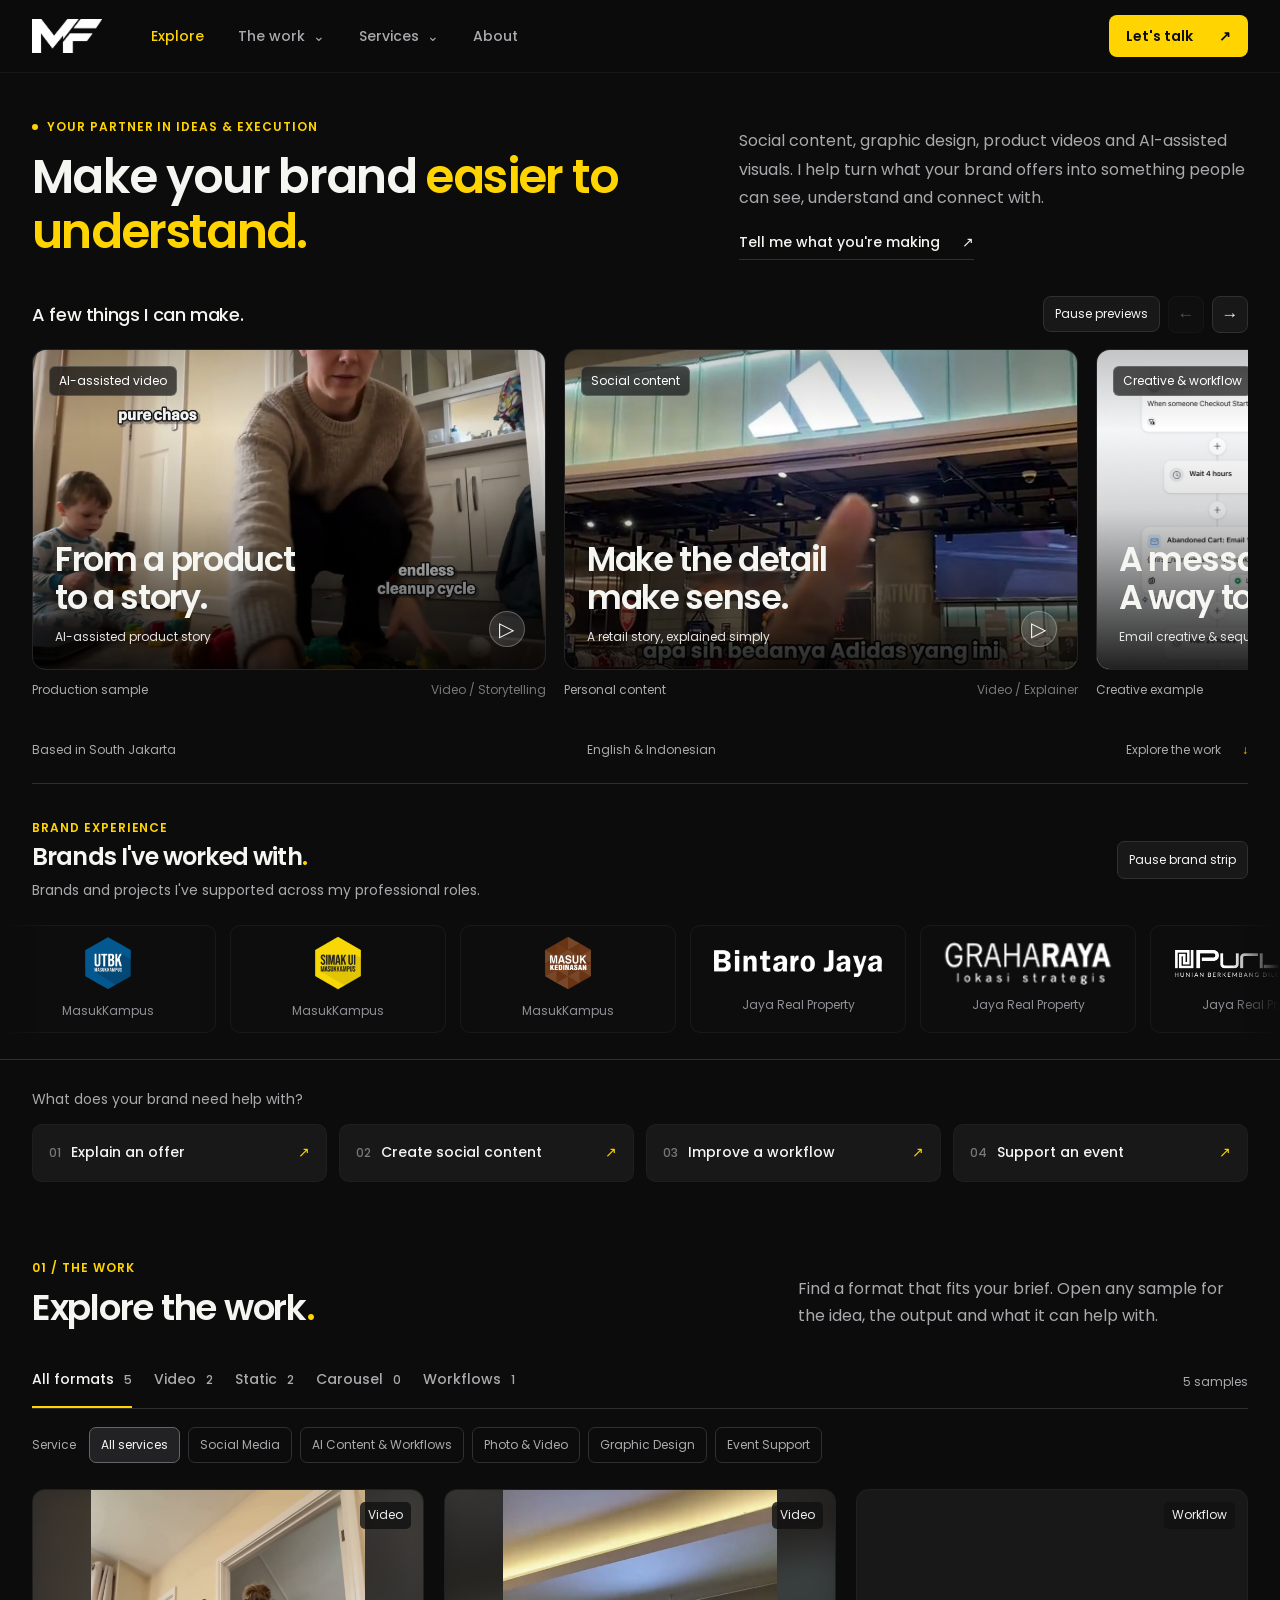
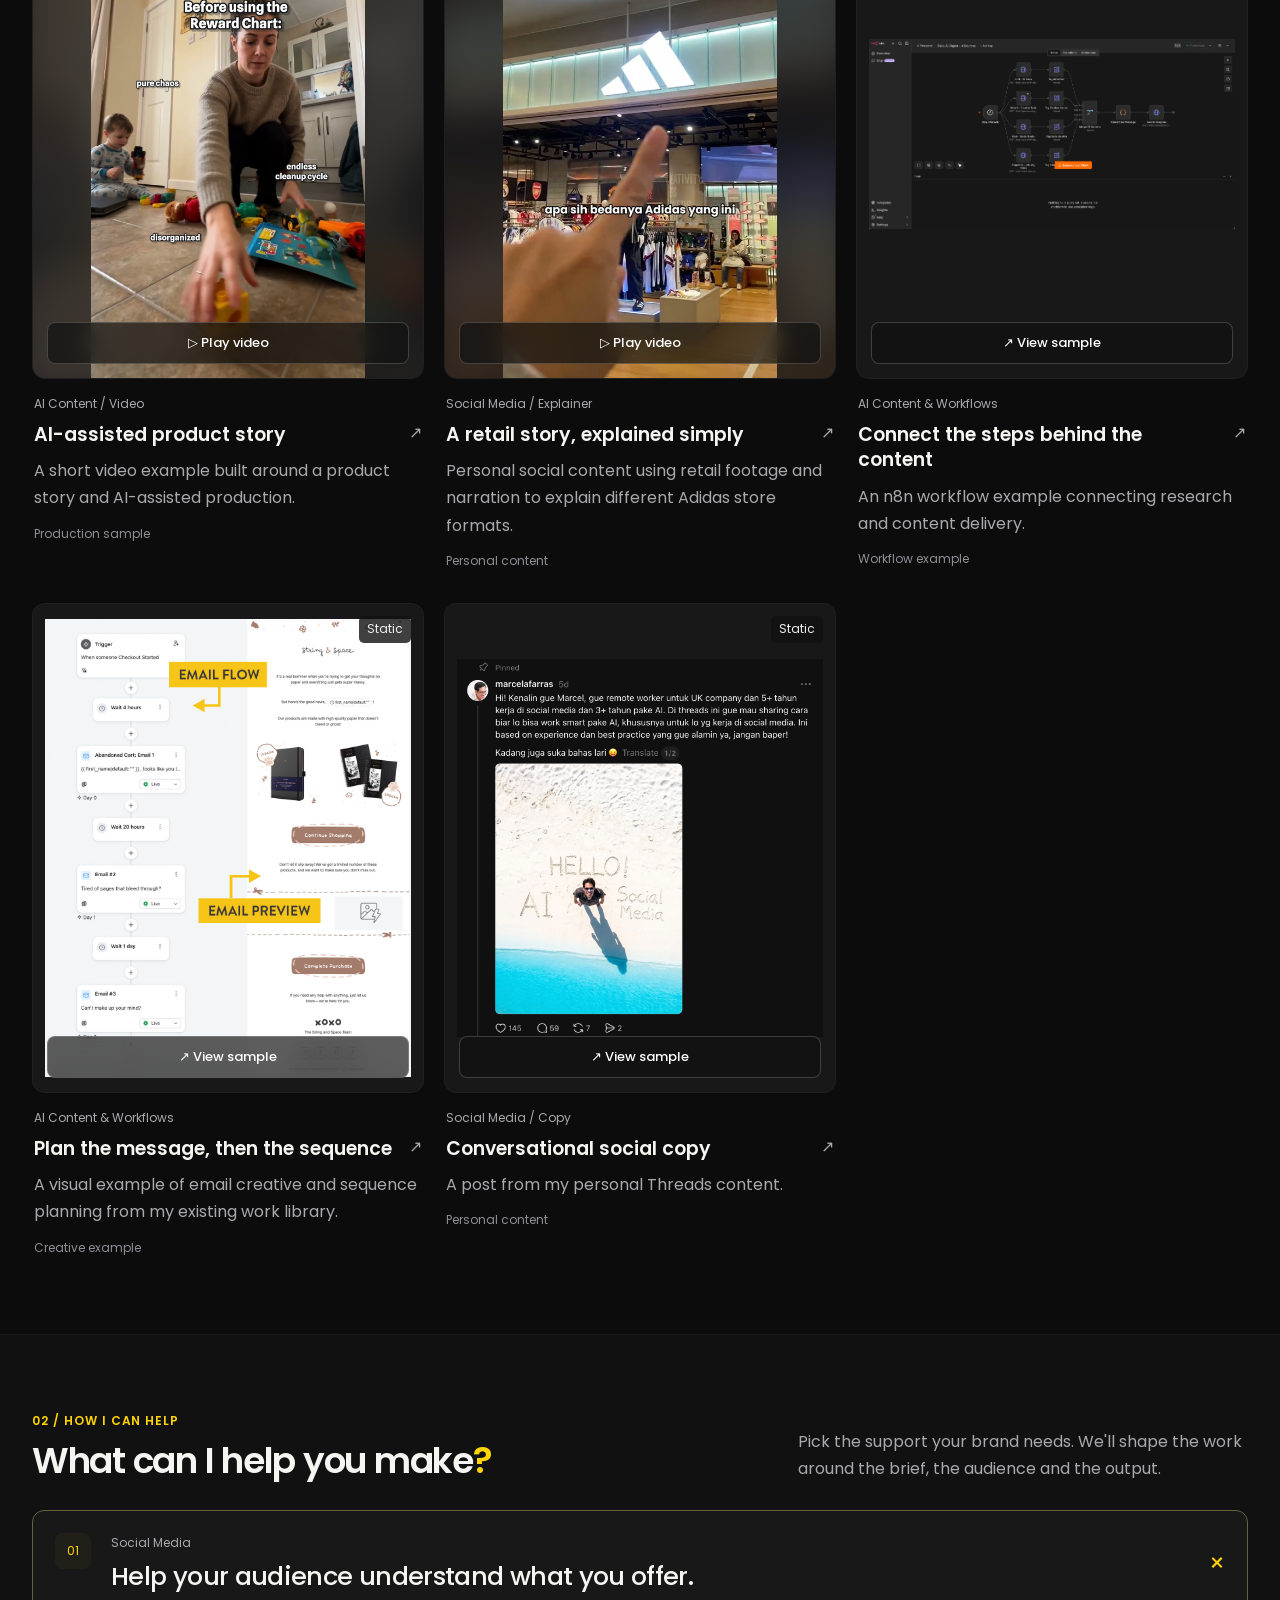
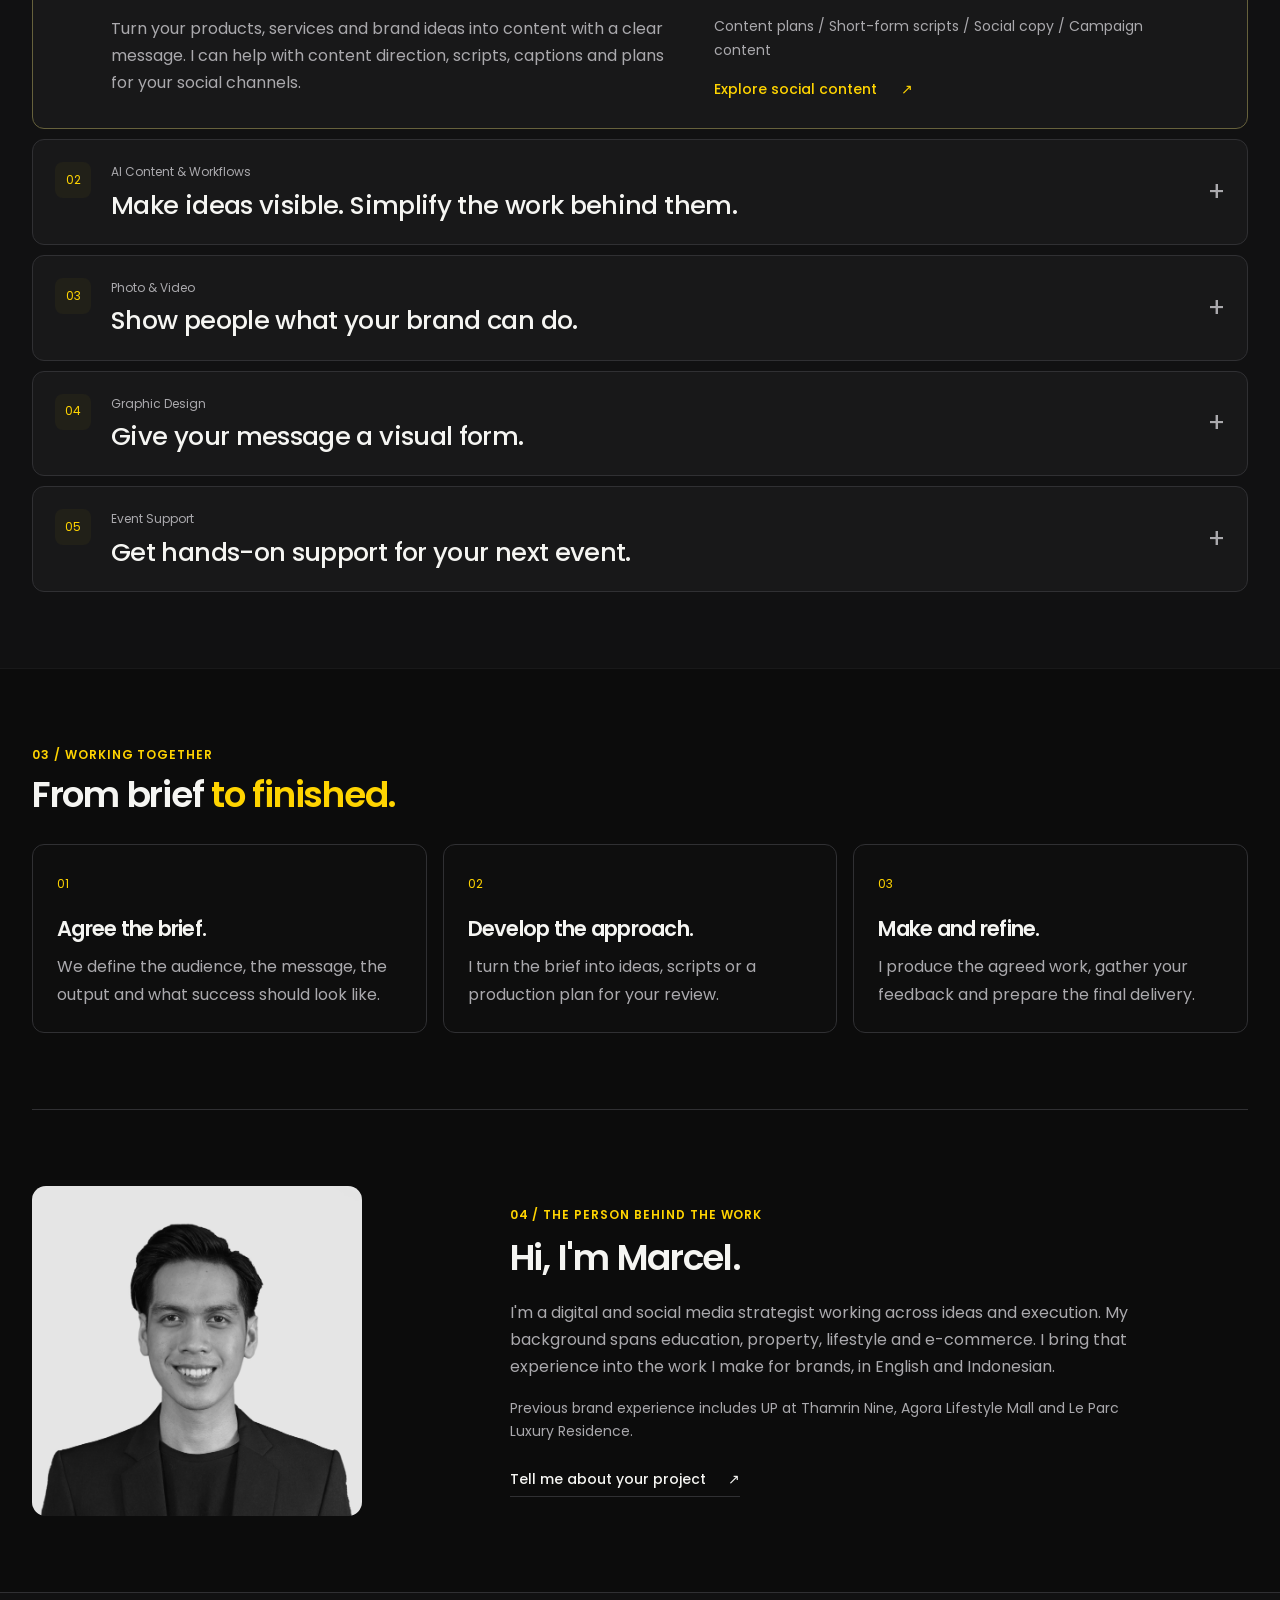
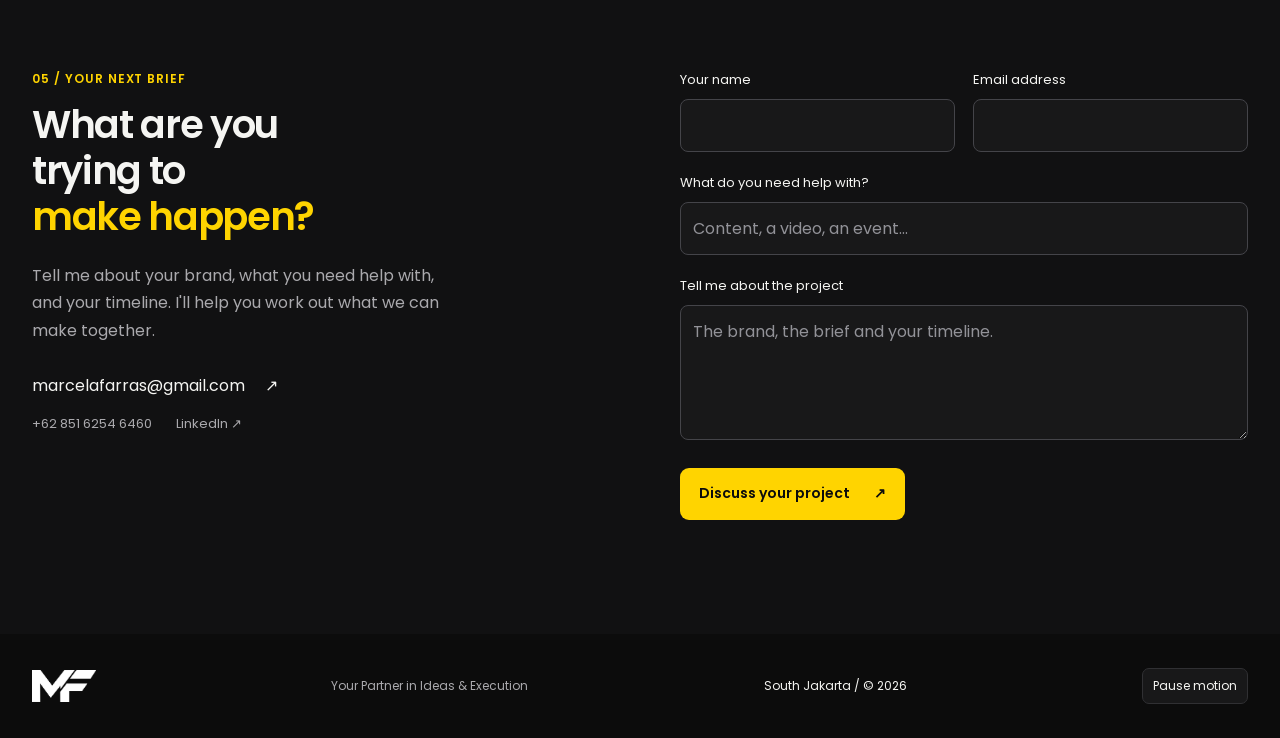
==== commit bfabcbfb: "Display approved brand logos with accurate white variants" ====
--- a/index.html
+++ b/index.html
@@ -10,7 +10,7 @@
   <link rel="icon" href="assets/brand/favicon.png" type="image/png">
   <link rel="stylesheet" href="style.css">
   <script src="content.js" defer></script>
-  <script src="populate.js" defer></script>
+  <script src="populate.js?v=logos-20261112" defer></script>
   <script src="script.js" defer></script>
 </head>
 <body>
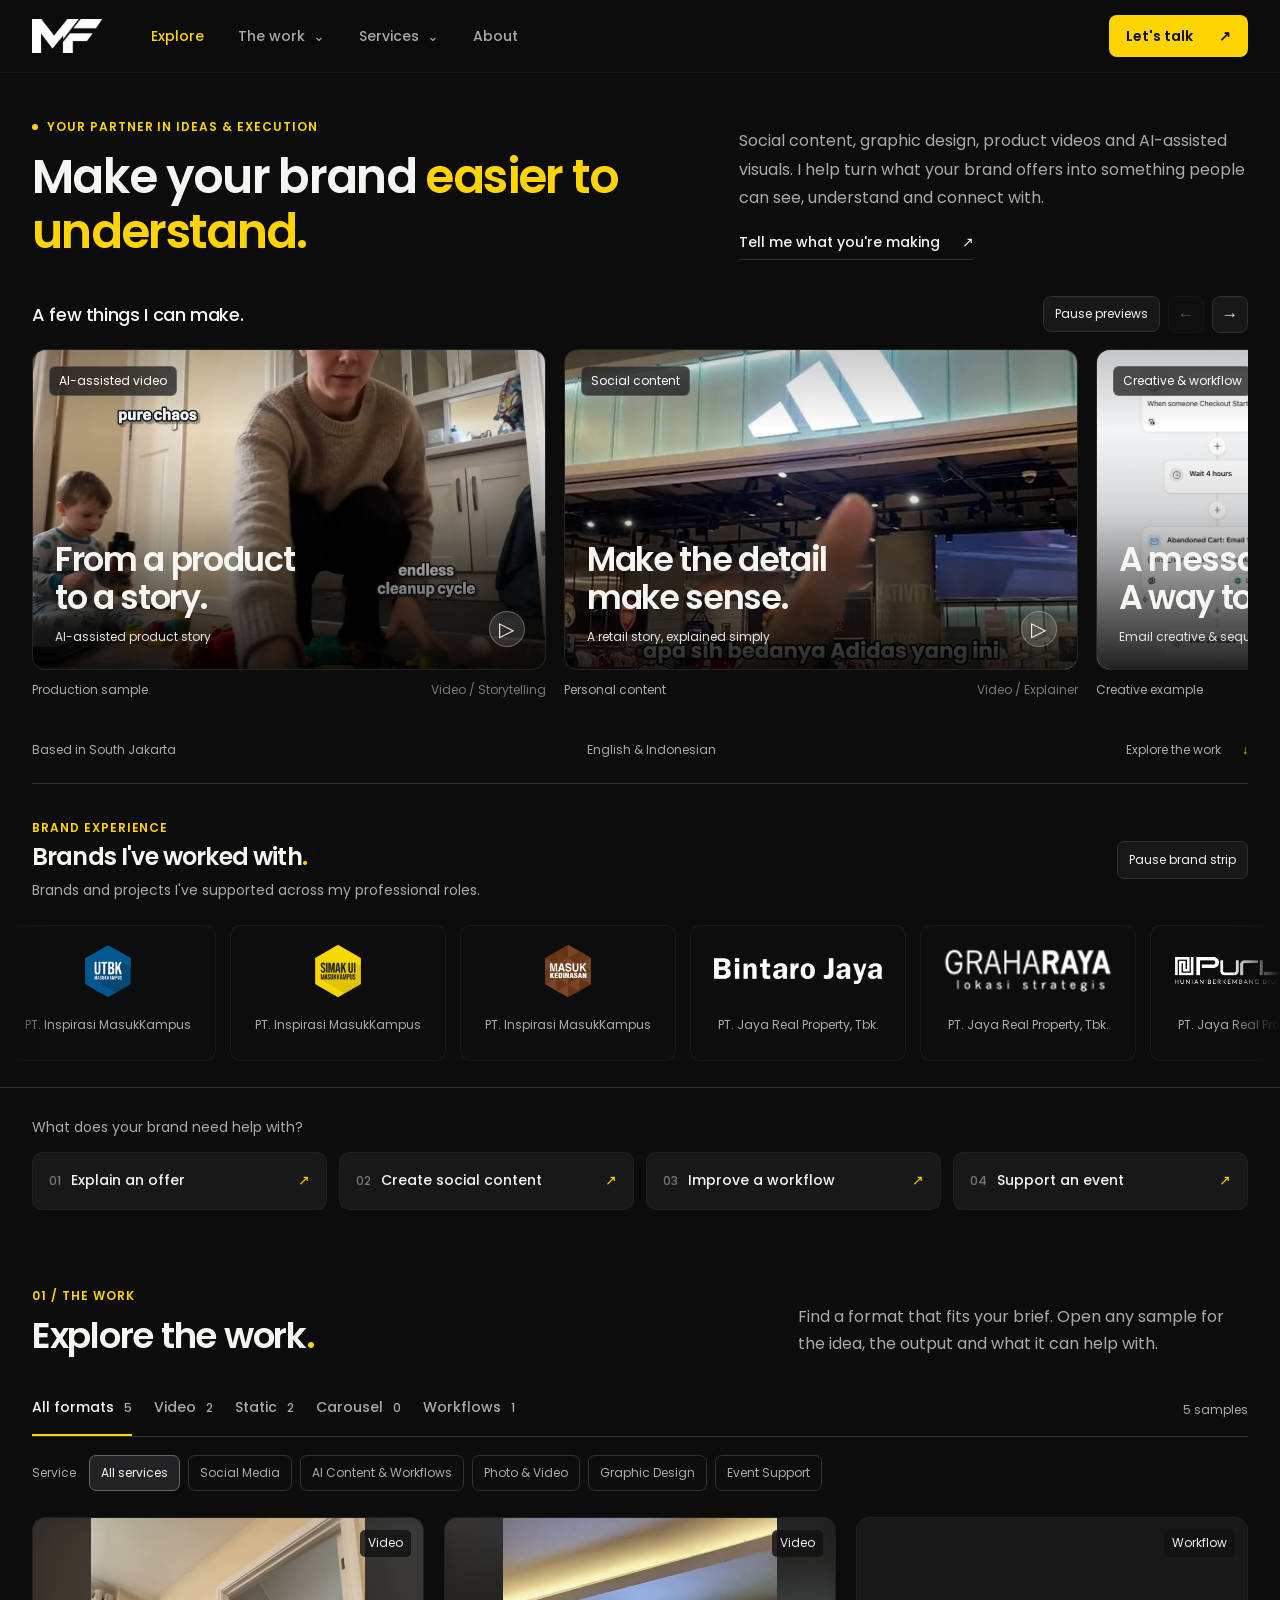
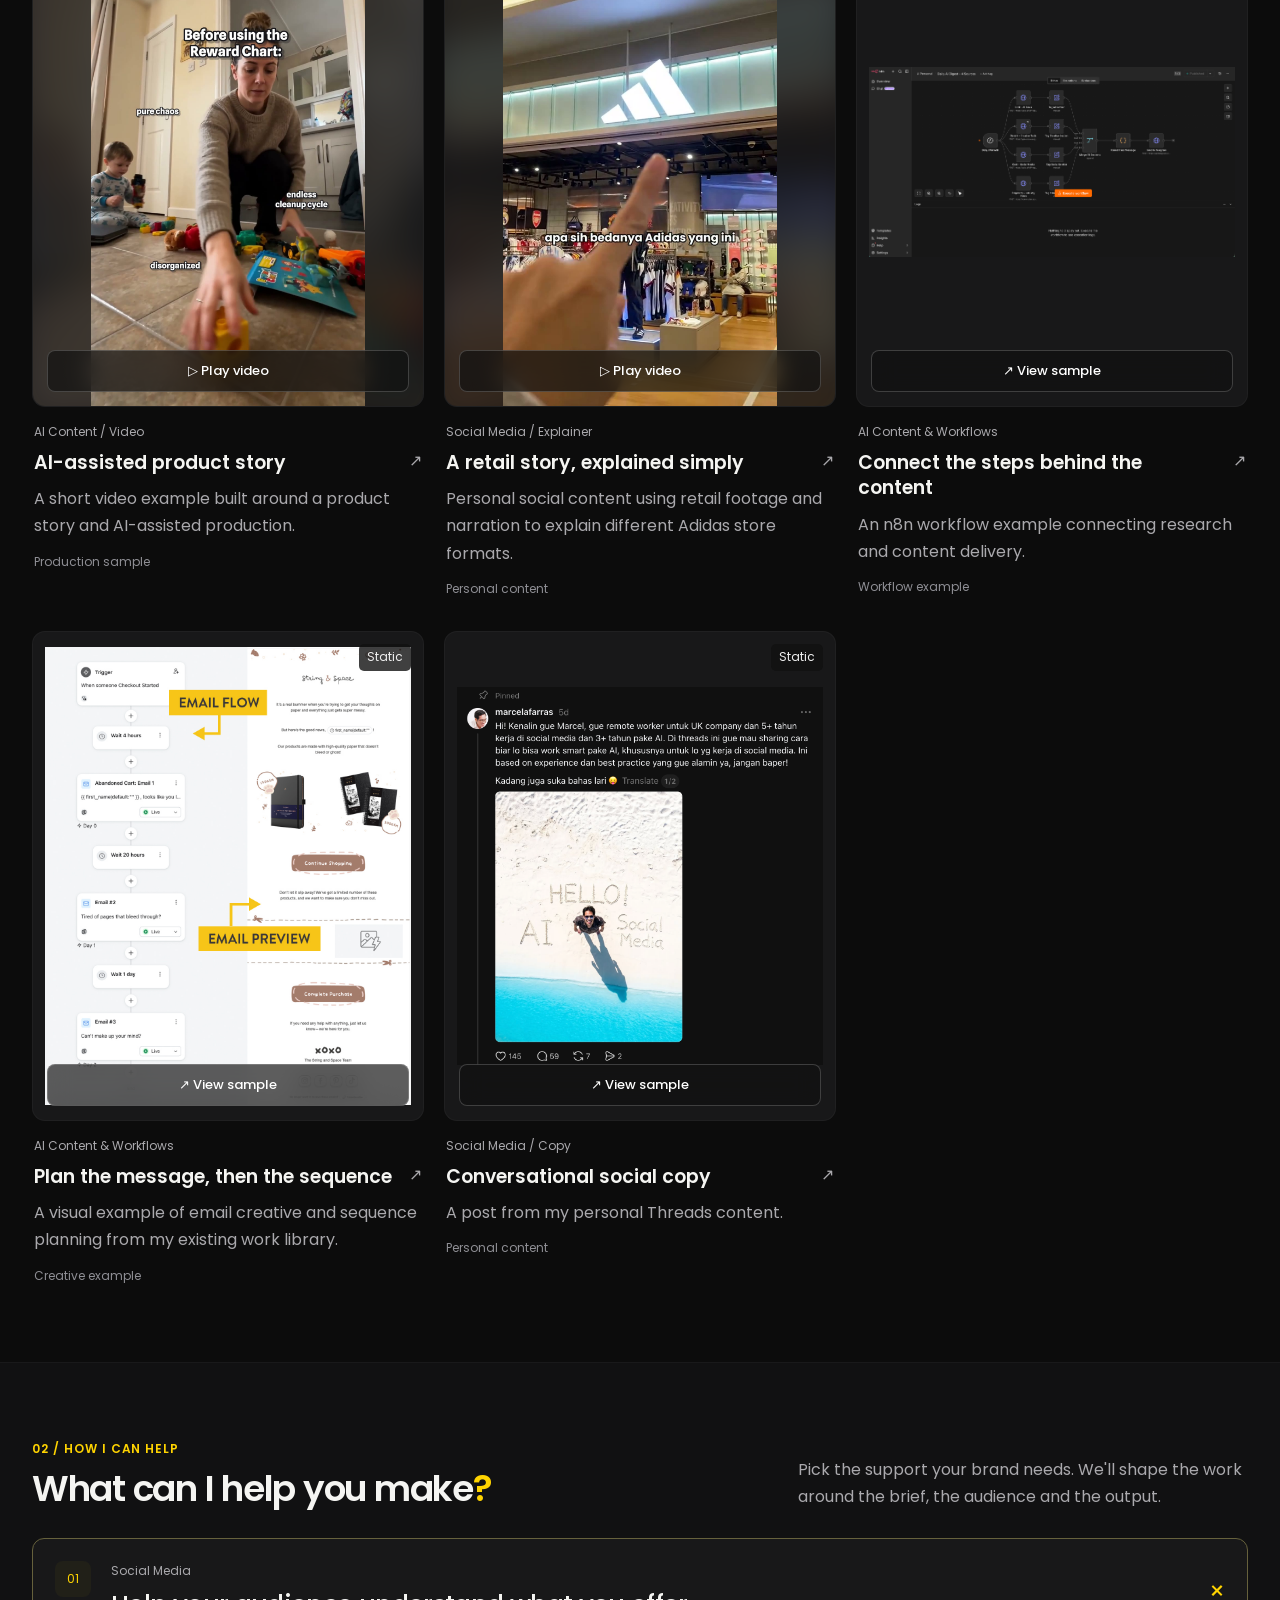
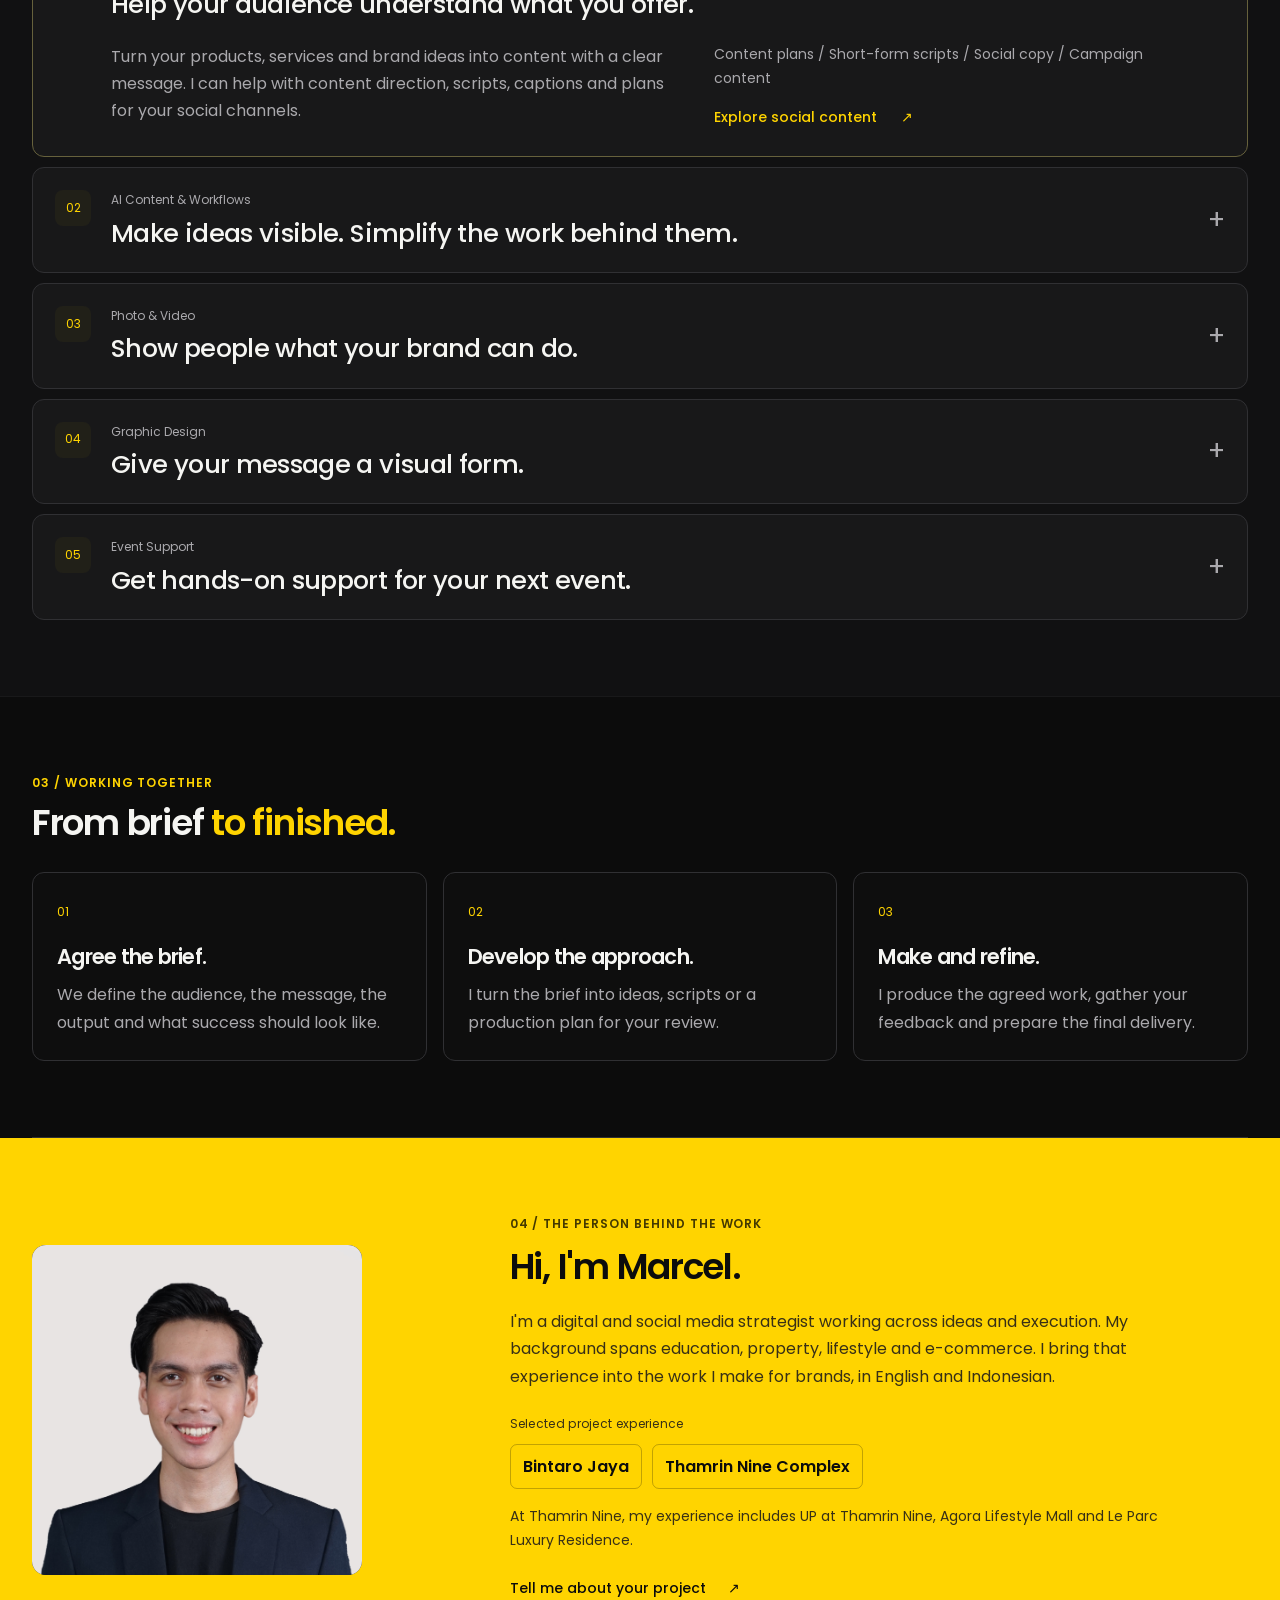
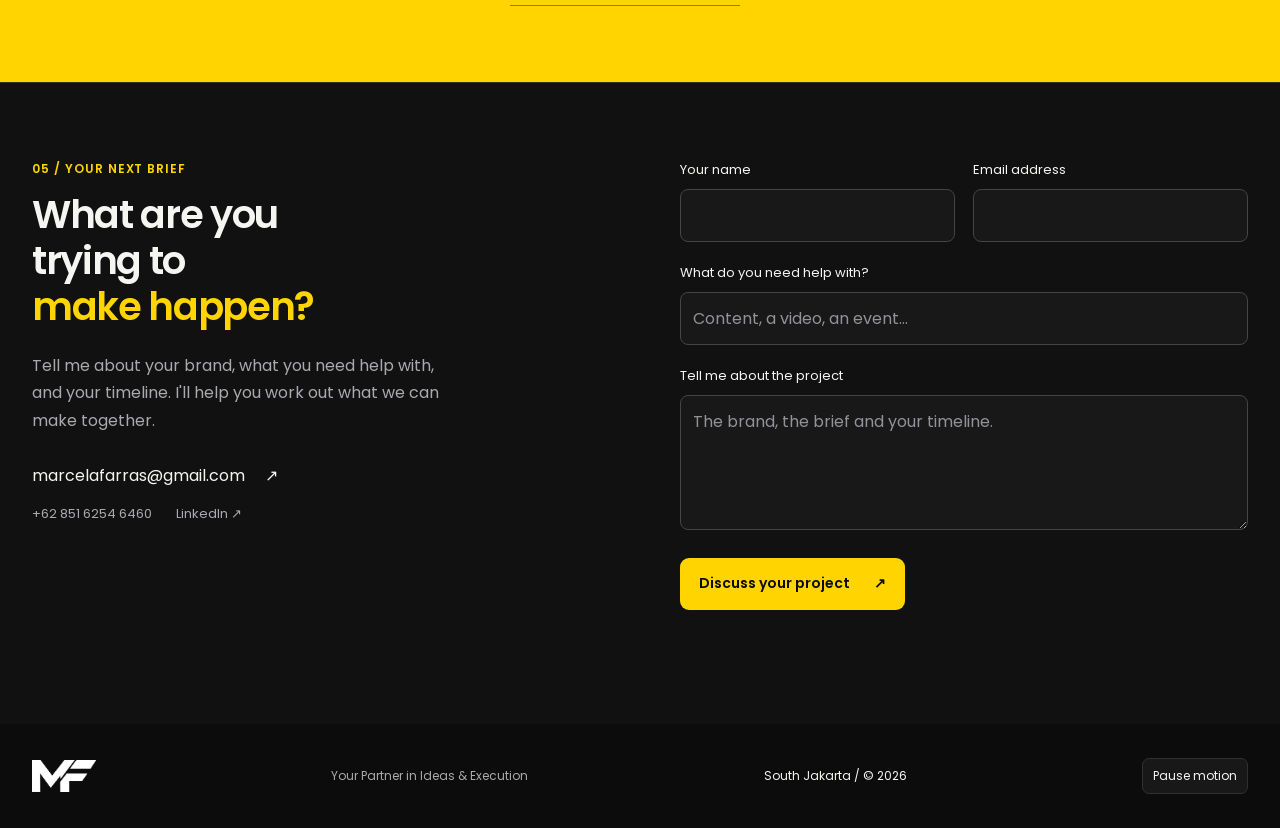
==== commit 7d83113d: "Use company credits and a yellow About section with colour portrait" ====
--- a/index.html
+++ b/index.html
@@ -140,9 +140,11 @@
       </div>
     </section>
 
-    <section class="container section about-section" id="about" aria-labelledby="about-title">
+    <section class="section about-section" id="about" aria-labelledby="about-title">
+      <div class="container about-layout">
       <div class="portrait reveal-item"><img src="assets/profile.png" alt="Portrait of Marcel Farras" loading="lazy" width="600" height="750"></div>
-      <div class="about-copy reveal-item"><p class="eyebrow">04 / The person behind the work</p><h2 id="about-title">Hi, I'm Marcel.</h2><p>I'm a digital and social media strategist working across ideas and execution. My background spans education, property, lifestyle and e-commerce. I bring that experience into the work I make for brands, in English and Indonesian.</p><p class="experience-note">Previous brand experience includes UP at Thamrin Nine, Agora Lifestyle Mall and Le Parc Luxury Residence.</p><a class="text-link" href="#contact">Tell me about your project <span aria-hidden="true">↗</span></a></div>
+      <div class="about-copy reveal-item"><p class="eyebrow">04 / The person behind the work</p><h2 id="about-title">Hi, I'm Marcel.</h2><p>I'm a digital and social media strategist working across ideas and execution. My background spans education, property, lifestyle and e-commerce. I bring that experience into the work I make for brands, in English and Indonesian.</p><div class="project-highlights"><p class="project-caption">Selected project experience</p><ul aria-label="Major projects"><li>Bintaro Jaya</li><li>Thamrin Nine Complex</li></ul></div><p class="experience-note">At Thamrin Nine, my experience includes UP at Thamrin Nine, Agora Lifestyle Mall and Le Parc Luxury Residence.</p><a class="text-link" href="#contact">Tell me about your project <span aria-hidden="true">↗</span></a></div>
+      </div>
     </section>
 
     <section class="contact-section section" id="contact" aria-labelledby="contact-title">
--- a/style.css
+++ b/style.css
@@ -110,9 +110,9 @@
 .brand-window { overflow:hidden; mask-image:linear-gradient(to right,transparent,#000 4%,#000 96%,transparent); }
 .brand-track { display:flex; width:max-content; animation:brand-scroll 110s linear infinite; }
 .brand-list { display:flex; align-items:center; gap:14px; padding-right:14px; flex-shrink:0; }
-.brand-item { display:flex; flex-direction:column; align-items:center; justify-content:center; text-align:center; gap:10px; width:216px; height:108px; padding:16px; border:1px solid #ffffff0c; border-radius:10px; background:#ffffff02; }
+.brand-item { display:flex; flex-direction:column; align-items:center; justify-content:center; text-align:center; gap:10px; width:216px; height:136px; padding:16px; border:1px solid #ffffff0c; border-radius:10px; background:#ffffff02; }
 .brand-name { font-size:17px; font-weight:500; line-height:1.35; letter-spacing:-.02em; }
-.brand-group { font-size:12px; color:#909096; }
+.brand-group { display:grid; place-items:center; min-height:34px; font-size:12px; line-height:1.4; color:#aaa9ad; max-width:100%; }
 .brand-logo { width:168px; height:56px; object-fit:contain; }
 .brand-track.is-paused,.brand-window:hover .brand-track,.brand-window:focus-within .brand-track,body.dialog-open .brand-track { animation-play-state:paused; }
 body.motion-paused .brand-window { overflow-x:auto; mask-image:none; }
@@ -194,13 +194,22 @@
 .step-number { font-size:12px; color:var(--yellow); }
 .process-card h3 { font-size:21px; margin-block:20px 12px; }
 .process-card p { font-size:16px; }
-.about-section { display:grid; grid-template-columns:.7fr 1.3fr; gap:80px; align-items:center; }
+.about-section { background:var(--yellow); color:var(--bg); }
+.about-layout { display:grid; grid-template-columns:.7fr 1.3fr; gap:80px; align-items:center; }
+.about-section .eyebrow { color:#443900; }
+.about-section p { color:#383016; }
 .portrait { max-width:330px; aspect-ratio:1; background:var(--panel); border-radius:14px; overflow:hidden; }
-.portrait img { width:100%; height:100%; object-fit:cover; object-position:center 20%; filter:grayscale(1); }
+.portrait img { width:100%; height:100%; object-fit:cover; object-position:center 20%; }
 .about-copy h2 { font-size:36px; margin-block:12px 20px; }
 .about-copy>p:not(.eyebrow) { font-size:16px; margin-top:16px; max-width:650px; }
 .about-copy .experience-note { font-size:14px!important; }
-.about-copy .text-link { margin-top:24px; }
+.about-copy .text-link { margin-top:24px; border-color:#0c0c0c70; }
+.about-copy .text-link:hover { color:var(--bg); border-color:var(--bg); }
+.about-section a:focus-visible { outline-color:var(--bg); }
+.project-highlights { margin-top:24px; }
+.project-highlights .project-caption { font-size:12px; letter-spacing:.025em; }
+.project-highlights ul { display:flex; flex-wrap:wrap; gap:10px; margin-top:10px; }
+.project-highlights li { padding:8px 12px; border:1px solid #0c0c0c40; border-radius:7px; color:var(--bg); font-size:16px; font-weight:600; }
 .contact-section { background:#111112; border-top:1px solid var(--line); }
 .contact-grid { display:grid; grid-template-columns:1fr 1fr; gap:80px; align-items:start; }
 .contact-copy h2 { font-size:clamp(32px,3vw,44px); margin-block:14px 22px; }
@@ -247,7 +256,7 @@
 @media(max-width:1100px) {
   .hero-intro { gap:36px; }
   .need-grid { grid-template-columns:repeat(2,minmax(0,1fr)); }
-  .about-section,.contact-grid { gap:40px; }
+  .about-layout,.contact-grid { gap:40px; }
   .mega-menu { left:70px; }
   .services-menu { left:110px; }
 }
@@ -303,7 +312,7 @@
   .brand-section { padding-block:26px 20px; }
   .brand-heading { align-items:start; flex-direction:column; gap:14px; }
   .brand-heading h2 { font-size:22px; }
-  .brand-item { width:190px; height:108px; }
+  .brand-item { width:190px; height:136px; }
   .brand-name { font-size:16px; }
   .need-section { padding-top:22px; }
   .need-grid { gap:8px; }
@@ -328,7 +337,7 @@
   .process-grid { grid-template-columns:1fr; }
   .process-card { padding:22px; }
   .process-card h3 { margin-top:14px; }
-  .about-section { grid-template-columns:1fr; gap:28px; }
+  .about-layout { grid-template-columns:1fr; gap:28px; }
   .portrait { max-width:240px; }
   .about-copy h2 { font-size:32px; }
   .contact-grid { grid-template-columns:1fr; gap:32px; }
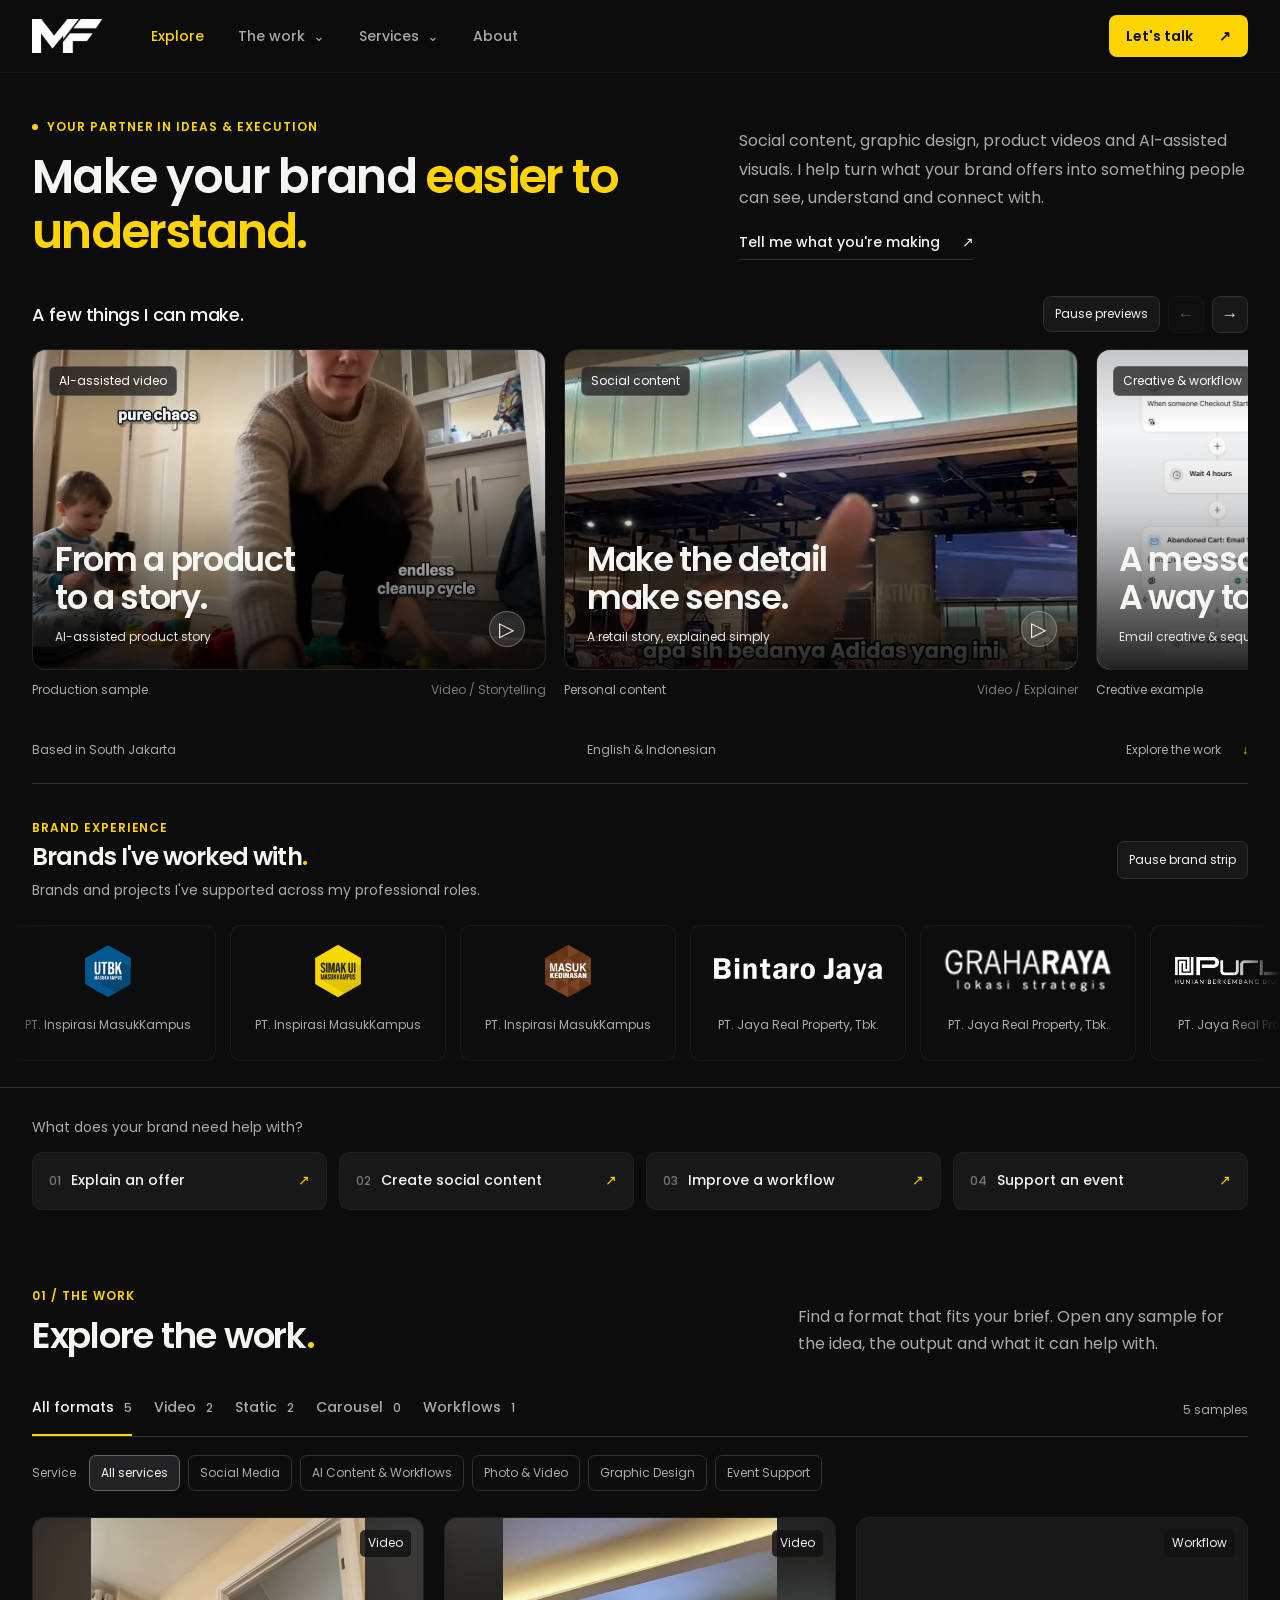
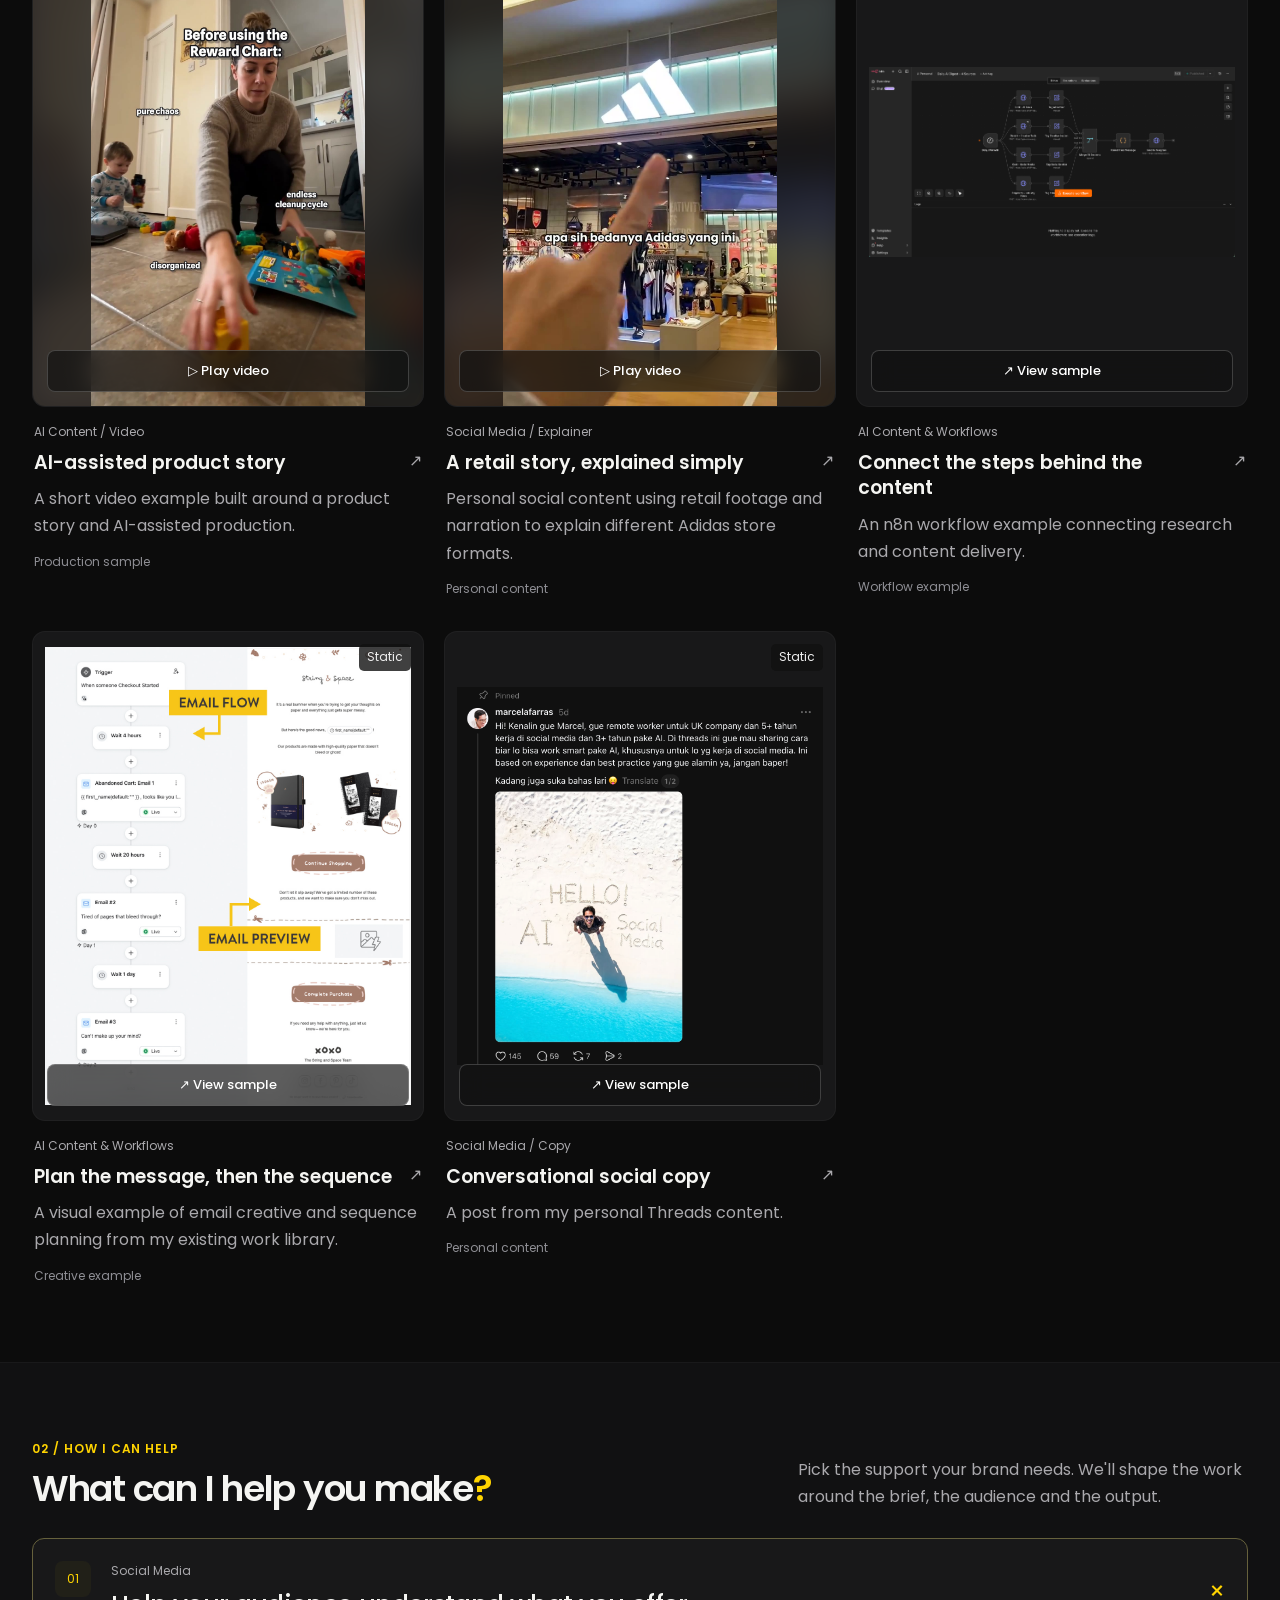
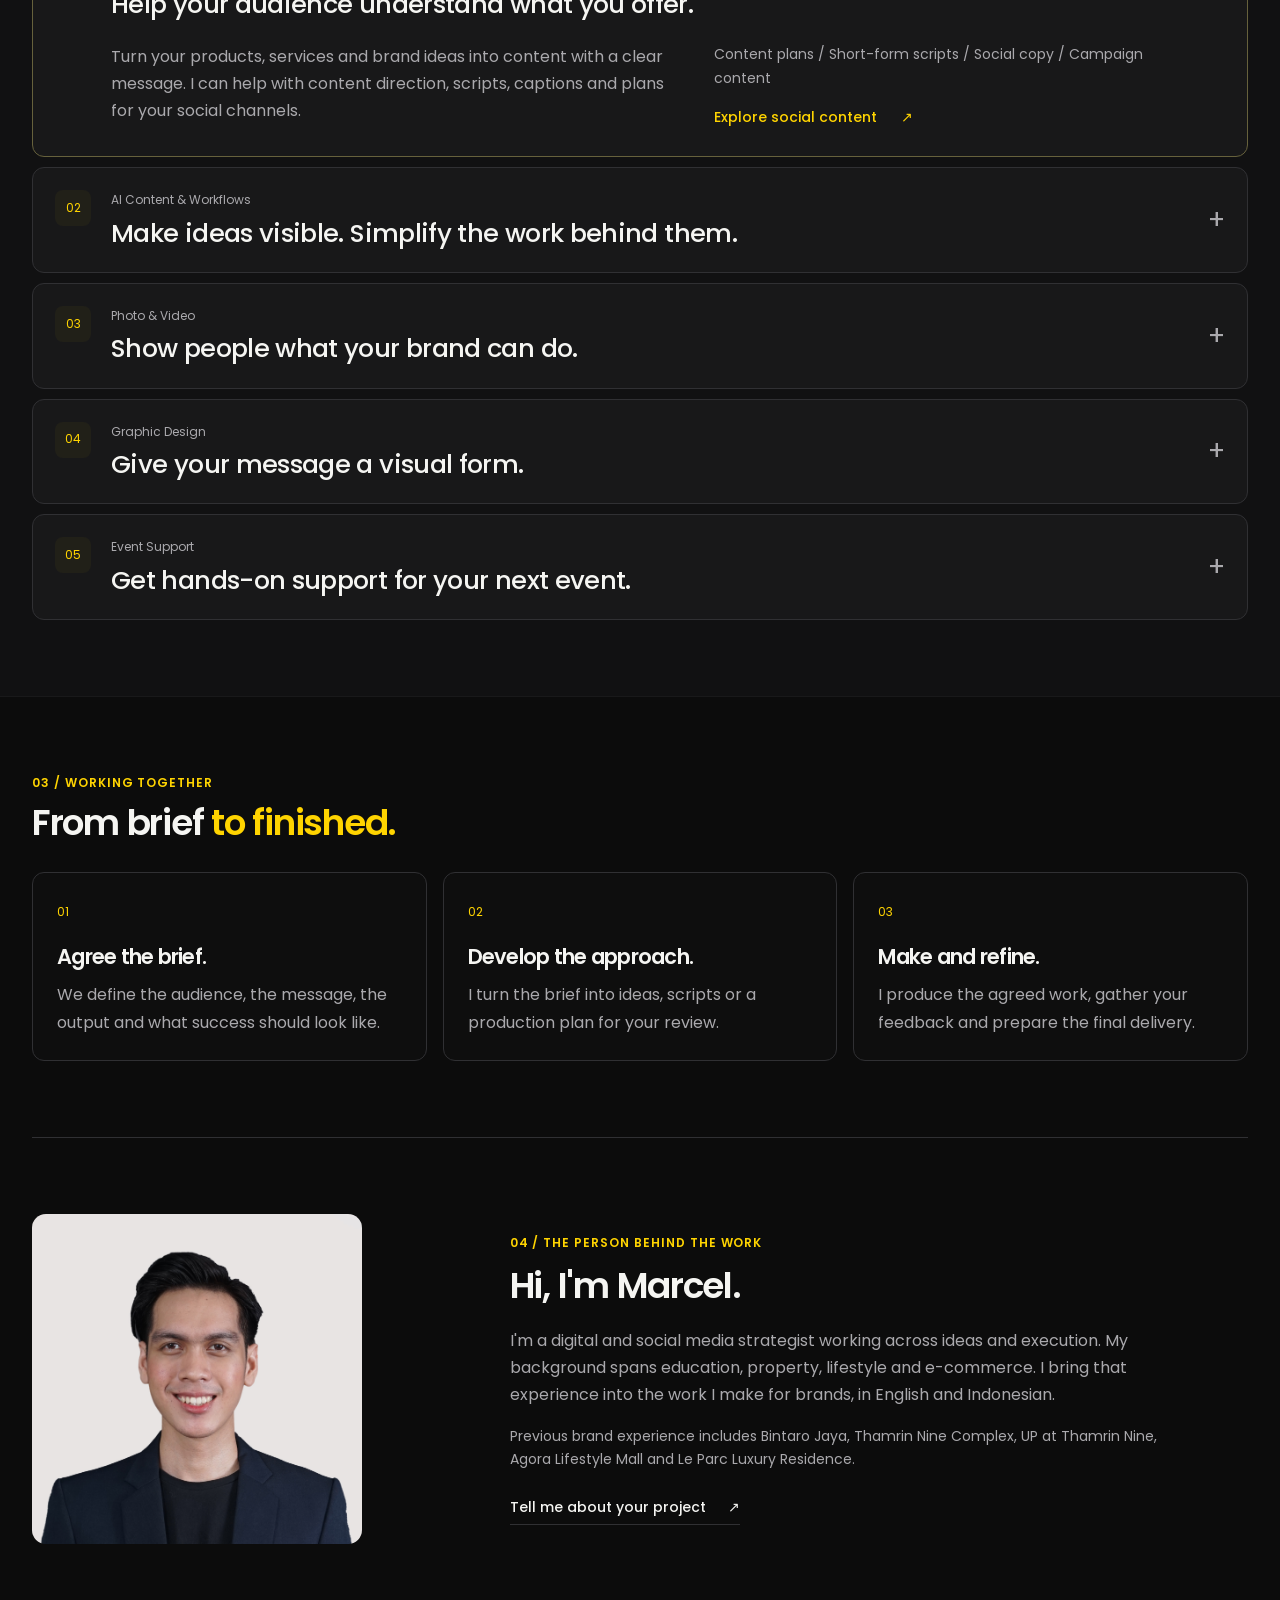
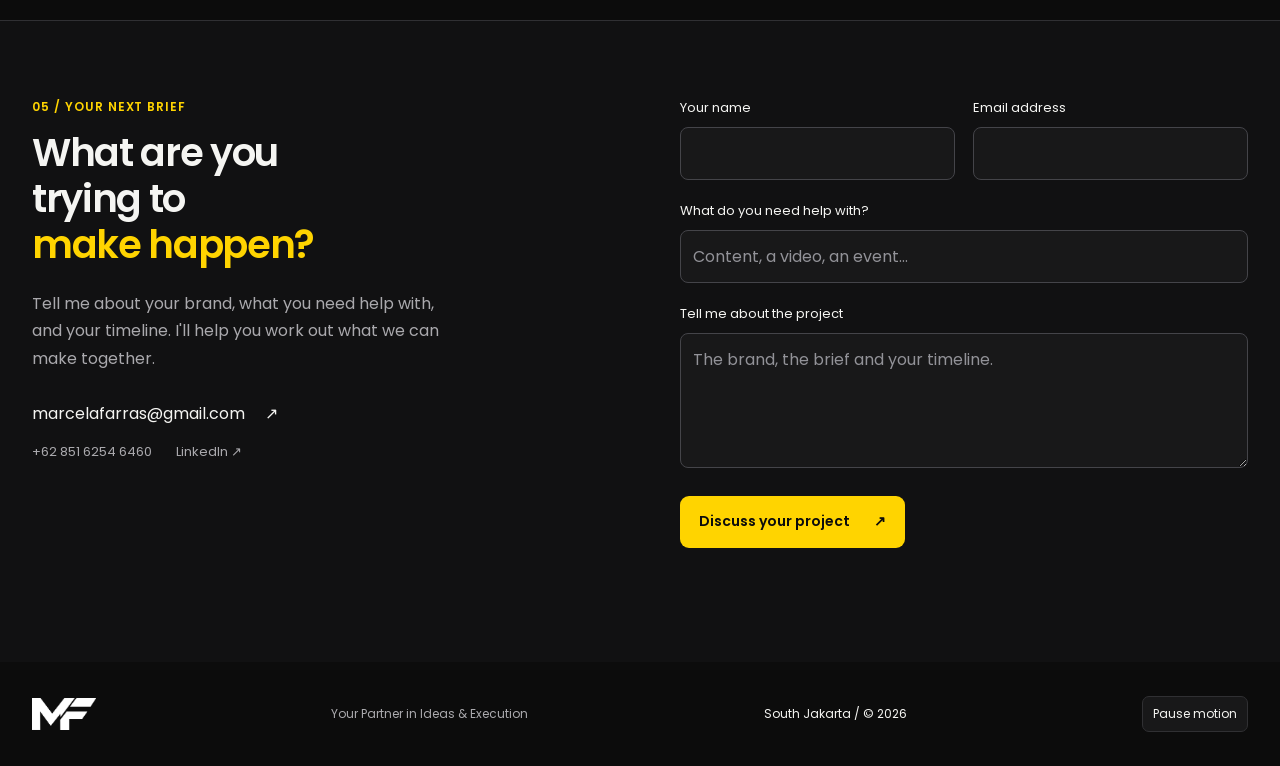
==== commit 0267b195: "Keep About black and add project names to the experience sentence" ====
--- a/index.html
+++ b/index.html
@@ -140,11 +140,9 @@
       </div>
     </section>
 
-    <section class="section about-section" id="about" aria-labelledby="about-title">
-      <div class="container about-layout">
+    <section class="container section about-section" id="about" aria-labelledby="about-title">
       <div class="portrait reveal-item"><img src="assets/profile.png" alt="Portrait of Marcel Farras" loading="lazy" width="600" height="750"></div>
-      <div class="about-copy reveal-item"><p class="eyebrow">04 / The person behind the work</p><h2 id="about-title">Hi, I'm Marcel.</h2><p>I'm a digital and social media strategist working across ideas and execution. My background spans education, property, lifestyle and e-commerce. I bring that experience into the work I make for brands, in English and Indonesian.</p><div class="project-highlights"><p class="project-caption">Selected project experience</p><ul aria-label="Major projects"><li>Bintaro Jaya</li><li>Thamrin Nine Complex</li></ul></div><p class="experience-note">At Thamrin Nine, my experience includes UP at Thamrin Nine, Agora Lifestyle Mall and Le Parc Luxury Residence.</p><a class="text-link" href="#contact">Tell me about your project <span aria-hidden="true">↗</span></a></div>
-      </div>
+      <div class="about-copy reveal-item"><p class="eyebrow">04 / The person behind the work</p><h2 id="about-title">Hi, I'm Marcel.</h2><p>I'm a digital and social media strategist working across ideas and execution. My background spans education, property, lifestyle and e-commerce. I bring that experience into the work I make for brands, in English and Indonesian.</p><p class="experience-note">Previous brand experience includes Bintaro Jaya, Thamrin Nine Complex, UP at Thamrin Nine, Agora Lifestyle Mall and Le Parc Luxury Residence.</p><a class="text-link" href="#contact">Tell me about your project <span aria-hidden="true">↗</span></a></div>
     </section>
 
     <section class="contact-section section" id="contact" aria-labelledby="contact-title">
--- a/style.css
+++ b/style.css
@@ -194,22 +194,13 @@
 .step-number { font-size:12px; color:var(--yellow); }
 .process-card h3 { font-size:21px; margin-block:20px 12px; }
 .process-card p { font-size:16px; }
-.about-section { background:var(--yellow); color:var(--bg); }
-.about-layout { display:grid; grid-template-columns:.7fr 1.3fr; gap:80px; align-items:center; }
-.about-section .eyebrow { color:#443900; }
-.about-section p { color:#383016; }
+.about-section { display:grid; grid-template-columns:.7fr 1.3fr; gap:80px; align-items:center; }
 .portrait { max-width:330px; aspect-ratio:1; background:var(--panel); border-radius:14px; overflow:hidden; }
 .portrait img { width:100%; height:100%; object-fit:cover; object-position:center 20%; }
 .about-copy h2 { font-size:36px; margin-block:12px 20px; }
 .about-copy>p:not(.eyebrow) { font-size:16px; margin-top:16px; max-width:650px; }
 .about-copy .experience-note { font-size:14px!important; }
-.about-copy .text-link { margin-top:24px; border-color:#0c0c0c70; }
-.about-copy .text-link:hover { color:var(--bg); border-color:var(--bg); }
-.about-section a:focus-visible { outline-color:var(--bg); }
-.project-highlights { margin-top:24px; }
-.project-highlights .project-caption { font-size:12px; letter-spacing:.025em; }
-.project-highlights ul { display:flex; flex-wrap:wrap; gap:10px; margin-top:10px; }
-.project-highlights li { padding:8px 12px; border:1px solid #0c0c0c40; border-radius:7px; color:var(--bg); font-size:16px; font-weight:600; }
+.about-copy .text-link { margin-top:24px; }
 .contact-section { background:#111112; border-top:1px solid var(--line); }
 .contact-grid { display:grid; grid-template-columns:1fr 1fr; gap:80px; align-items:start; }
 .contact-copy h2 { font-size:clamp(32px,3vw,44px); margin-block:14px 22px; }
@@ -256,7 +247,7 @@
 @media(max-width:1100px) {
   .hero-intro { gap:36px; }
   .need-grid { grid-template-columns:repeat(2,minmax(0,1fr)); }
-  .about-layout,.contact-grid { gap:40px; }
+  .about-section,.contact-grid { gap:40px; }
   .mega-menu { left:70px; }
   .services-menu { left:110px; }
 }
@@ -337,7 +328,7 @@
   .process-grid { grid-template-columns:1fr; }
   .process-card { padding:22px; }
   .process-card h3 { margin-top:14px; }
-  .about-layout { grid-template-columns:1fr; gap:28px; }
+  .about-section { grid-template-columns:1fr; gap:28px; }
   .portrait { max-width:240px; }
   .about-copy h2 { font-size:32px; }
   .contact-grid { grid-template-columns:1fr; gap:32px; }
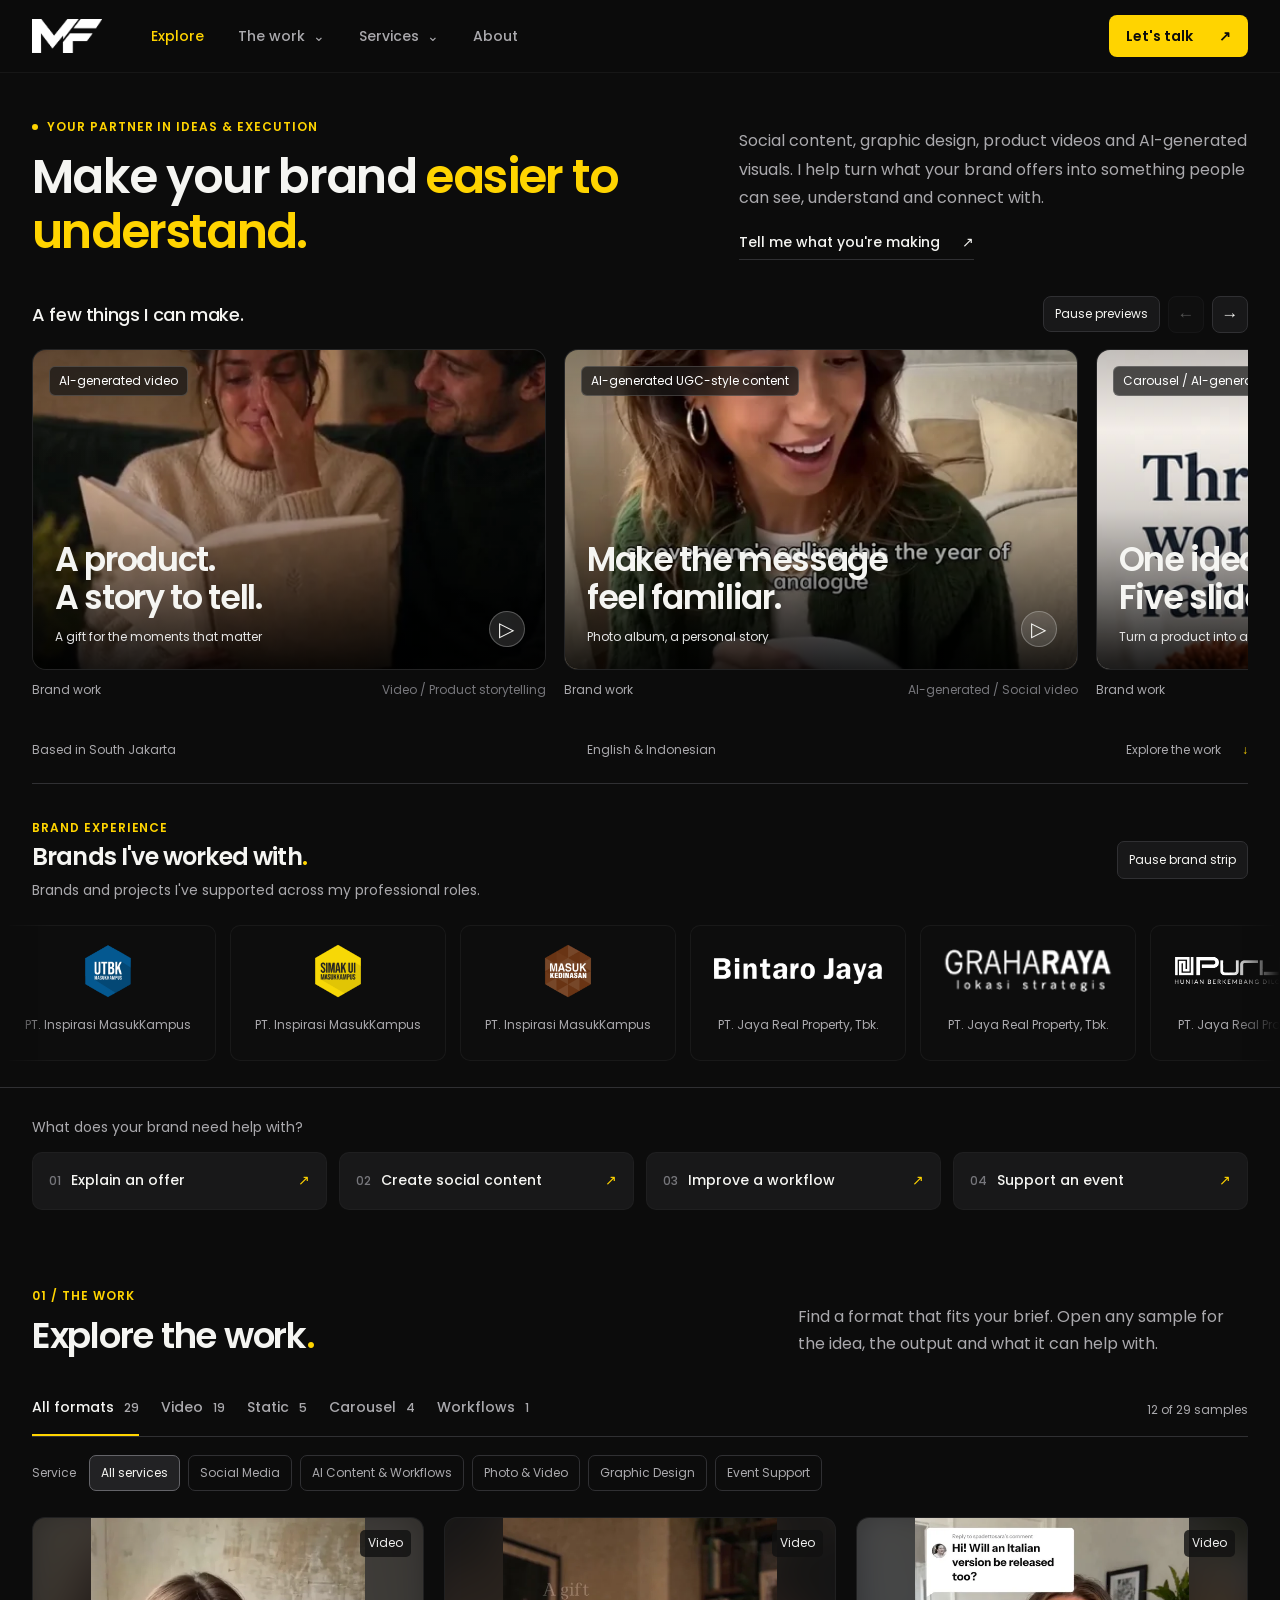
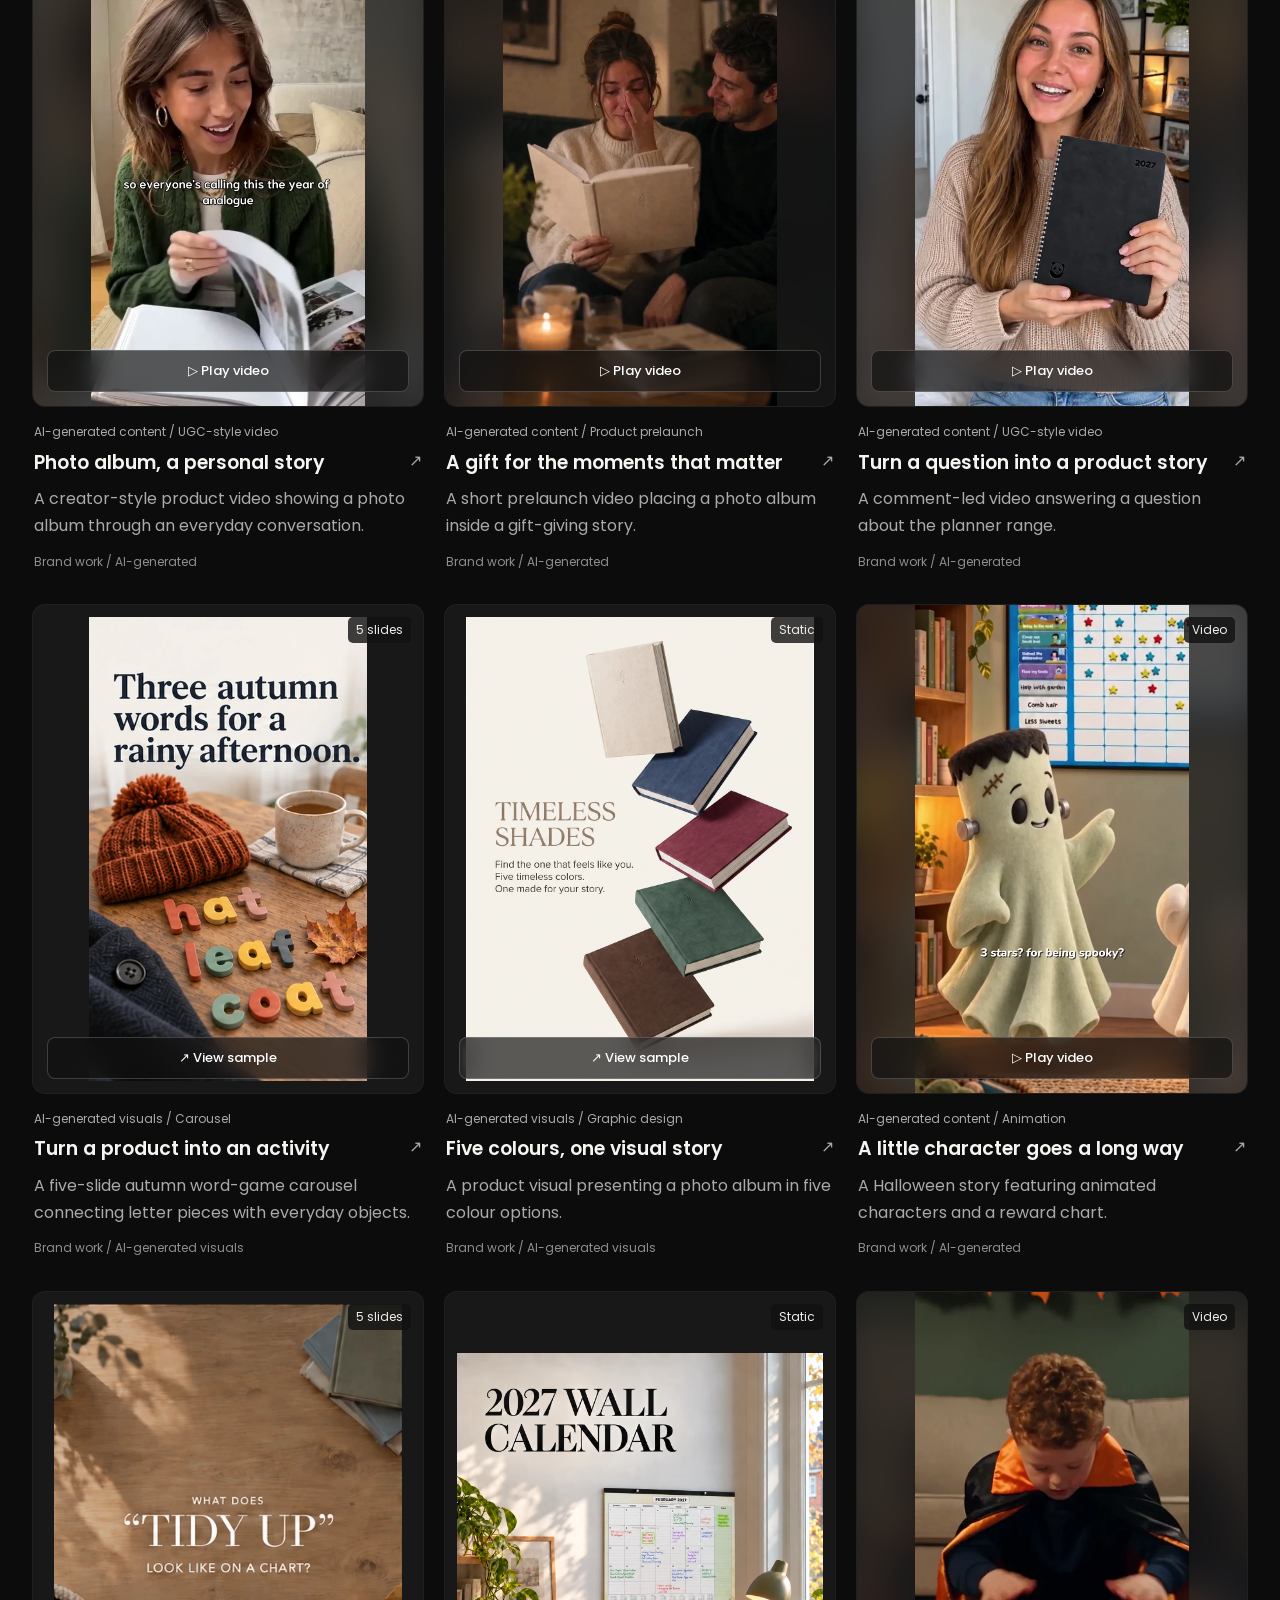
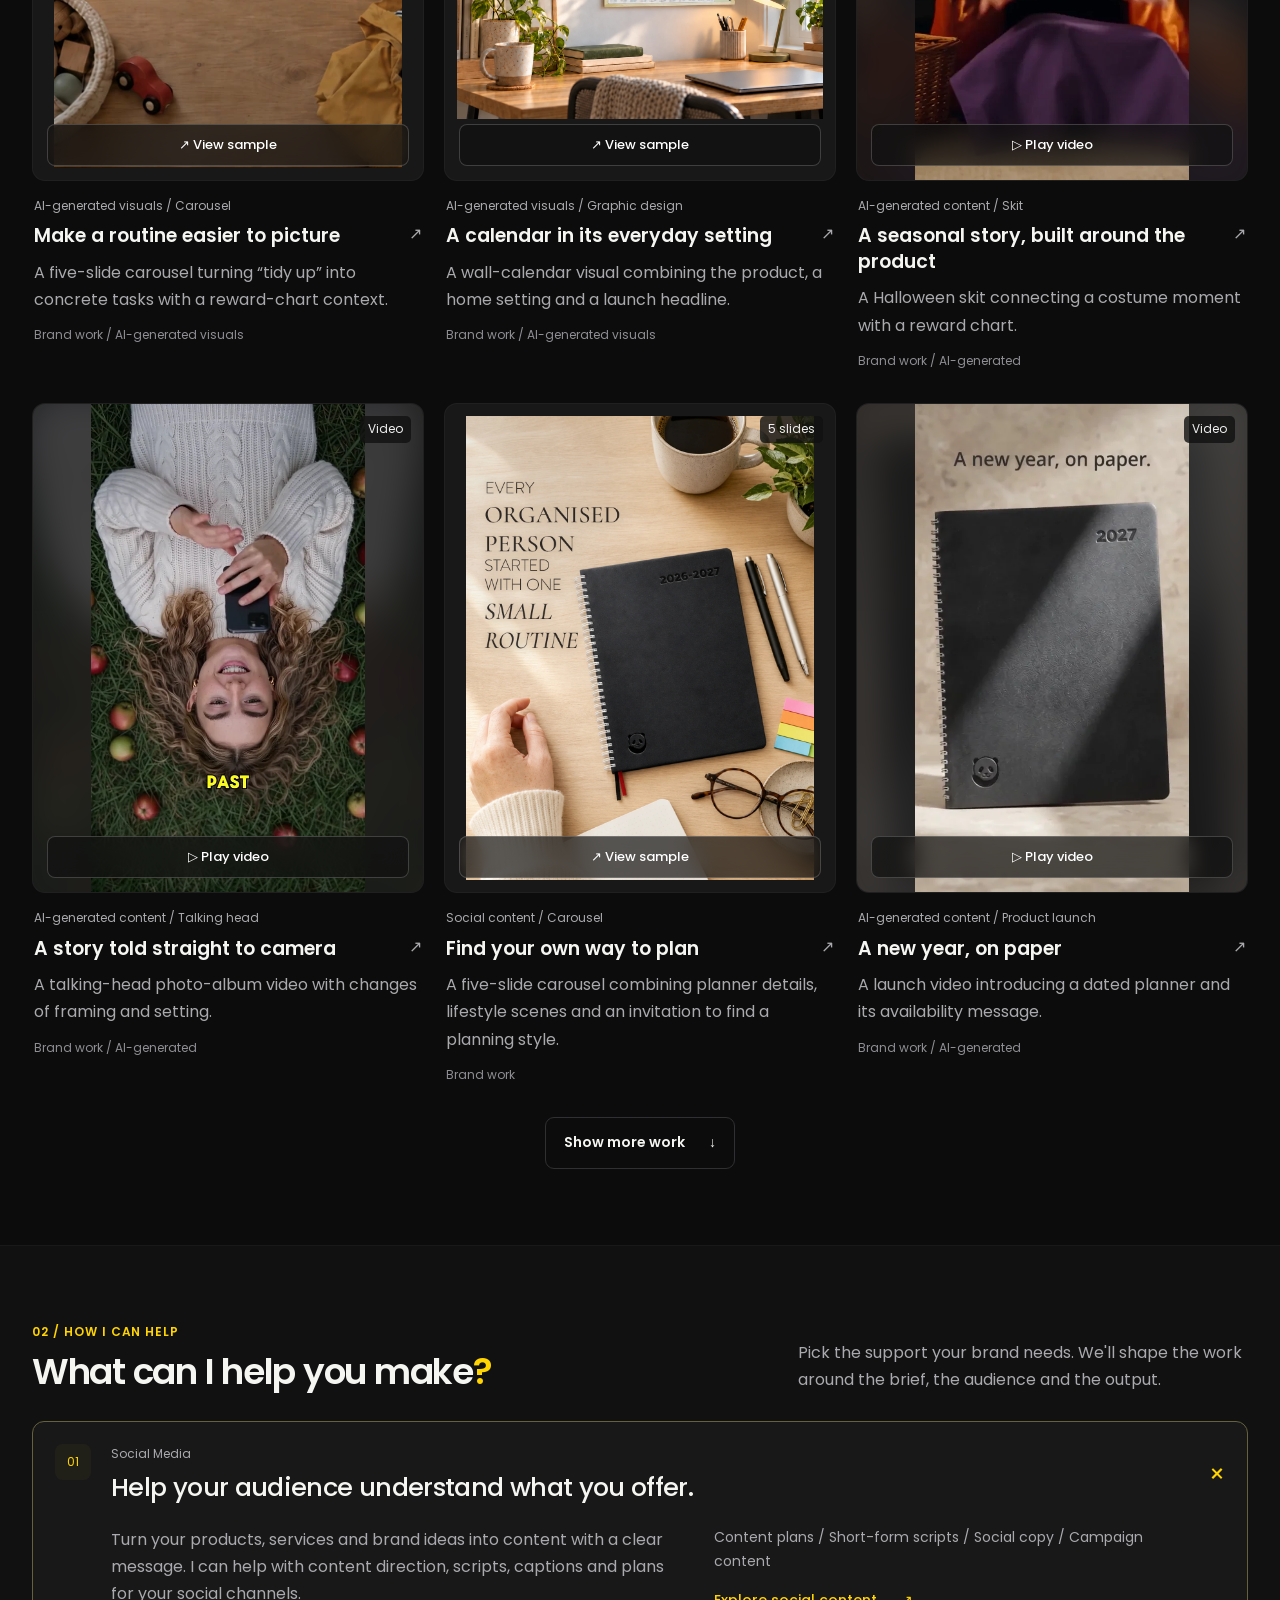
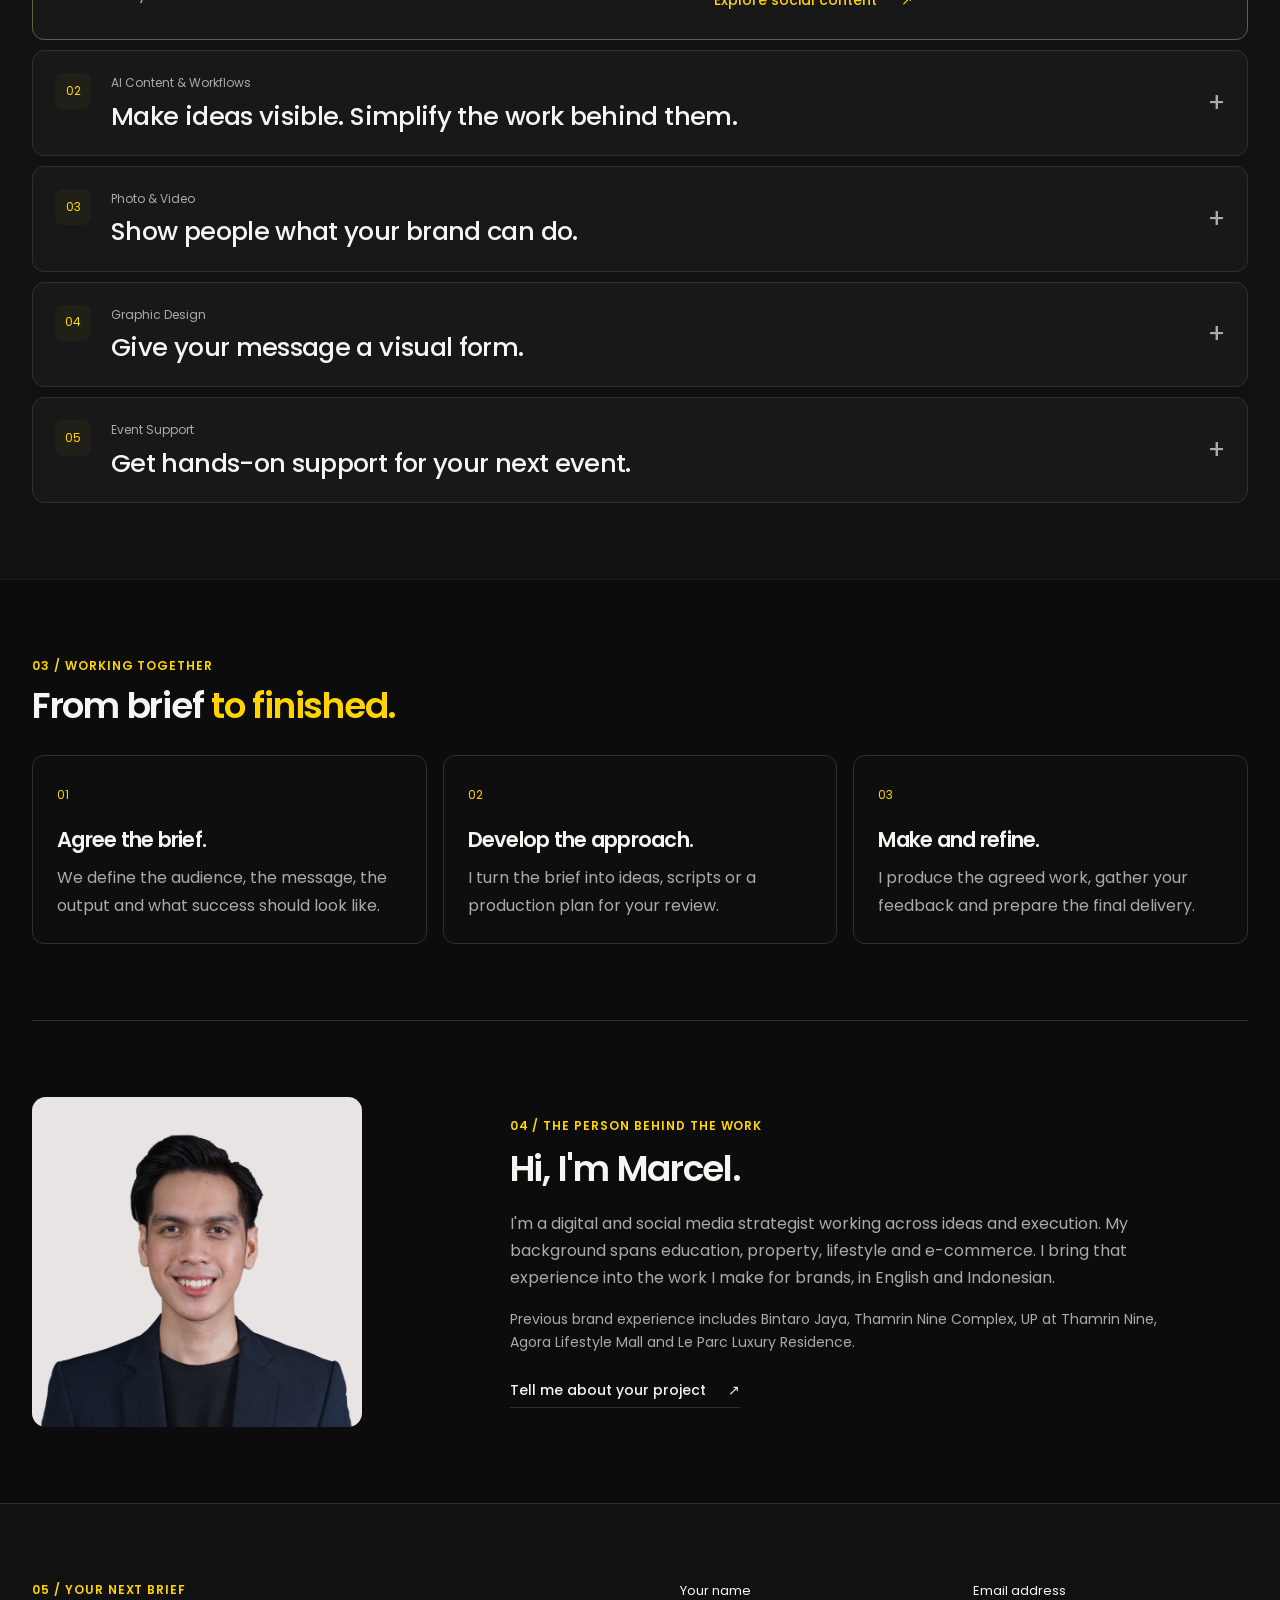
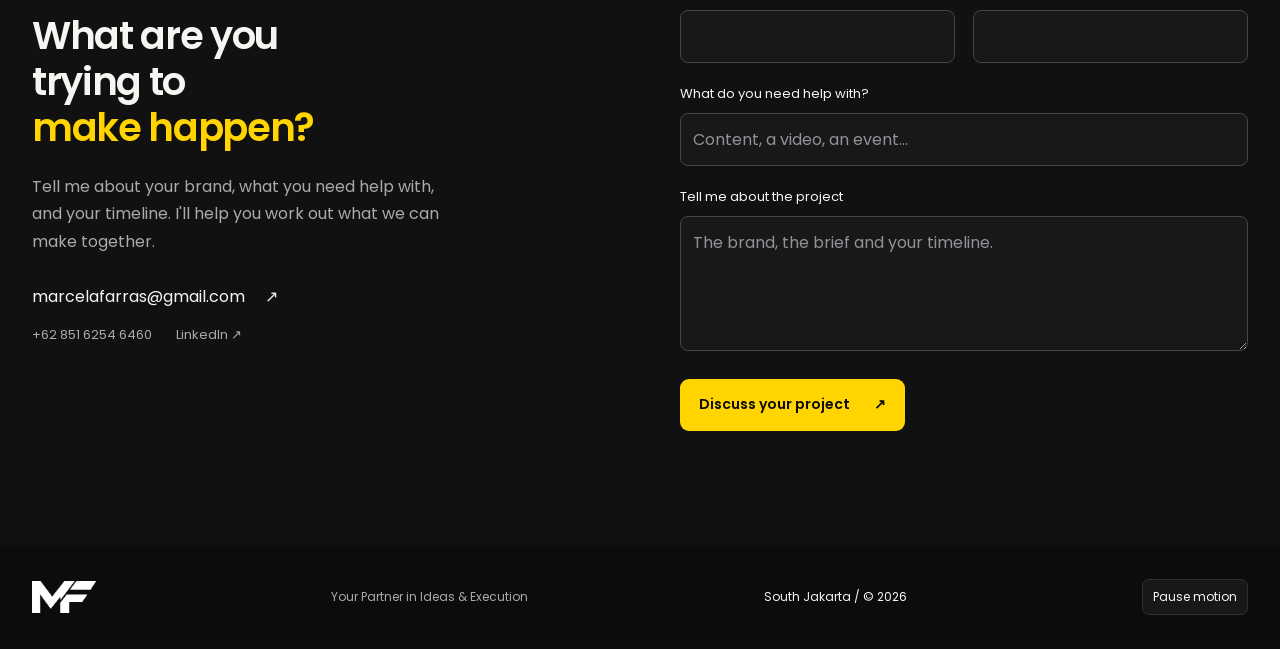
==== commit 6a867e1b: "Show 24 supplied brand works with video and carousel previews" ====
--- a/index.html
+++ b/index.html
@@ -5,12 +5,12 @@
   <meta name="viewport" content="width=device-width,initial-scale=1">
   <meta name="theme-color" content="#0c0c0c">
   <title>Marcel Farras | Ideas & Execution</title>
-  <meta name="description" content="Help your audience understand what you offer through social content, graphic design, product videos, AI-assisted visuals and practical creative support. Work with Marcel Farras.">
+  <meta name="description" content="Help your audience understand what you offer through social content, graphic design, product videos, AI-generated visuals and practical creative support. Work with Marcel Farras.">
   <link rel="icon" href="assets/brand/favicon.ico" sizes="any">
   <link rel="icon" href="assets/brand/favicon.png" type="image/png">
   <link rel="stylesheet" href="style.css">
   <script src="content.js" defer></script>
-  <script src="populate.js?v=logos-20261112" defer></script>
+  <script src="populate.js?v=works-20261113" defer></script>
   <script src="script.js" defer></script>
 </head>
 <body>
@@ -54,13 +54,13 @@
     <section class="container hero" id="hero" aria-labelledby="hero-title">
       <div class="hero-intro">
         <div class="hero-copy"><p class="eyebrow"><span class="signal-dot" aria-hidden="true"></span>Your partner in ideas & execution</p><h1 id="hero-title">Make your brand <span>easier to understand.</span></h1></div>
-        <div class="hero-aside"><p class="hero-description">Social content, graphic design, product videos and AI-assisted visuals. I help turn what your brand offers into something people can see, understand and connect with.</p><a class="text-link" href="#contact">Tell me what you're making <span aria-hidden="true">↗</span></a></div>
+        <div class="hero-aside"><p class="hero-description">Social content, graphic design, product videos and AI-generated visuals. I help turn what your brand offers into something people can see, understand and connect with.</p><a class="text-link" href="#contact">Tell me what you're making <span aria-hidden="true">↗</span></a></div>
       </div>
       <div class="featured-heading"><h2 id="featured-title">A few things I can make.</h2><div class="rail-controls"><button class="playback-button" id="heroPlayback" type="button" aria-label="Pause automatic previews" aria-pressed="false">Pause previews</button><button class="rail-arrow" type="button" data-rail-direction="-1" aria-label="Previous featured work" aria-controls="featuredTrack">←</button><button class="rail-arrow" type="button" data-rail-direction="1" aria-label="Next featured work" aria-controls="featuredTrack">→</button></div></div>
       <div class="featured-track" id="featuredTrack" role="region" aria-labelledby="featured-title" tabindex="0">
-        <article class="feature-card preview-card"><button class="feature-open" type="button" data-project="ai-brand-film" data-start-playback="true" aria-label="Watch featured AI-assisted product story"><video id="heroPreview" src="assets/previews/ai-brand-film.mp4" poster="assets/posters/ai-brand-film.jpg" muted loop playsinline preload="metadata" aria-label="Silent preview of AI-assisted video"></video><span class="feature-shade"></span><span class="feature-tag">AI-assisted video</span><span class="feature-copy"><strong>From a product<br>to a story.</strong><span>AI-assisted product story</span></span><span class="feature-play" aria-hidden="true">▷</span></button><p class="feature-credit">Production sample <span>Video / Storytelling</span></p></article>
-        <article class="feature-card preview-card"><button class="feature-open" type="button" data-project="on-camera" data-start-playback="true" aria-label="Watch featured retail explainer"><video data-hover-preview src="assets/previews/on-camera.mp4" poster="assets/posters/on-camera.jpg" muted loop playsinline preload="none" aria-hidden="true" tabindex="-1"></video><span class="feature-shade"></span><span class="feature-tag">Social content</span><span class="feature-copy"><strong>Make the detail<br>make sense.</strong><span>A retail story, explained simply</span></span><span class="feature-play" aria-hidden="true">▷</span></button><p class="feature-credit">Personal content <span>Video / Explainer</span></p></article>
-        <article class="feature-card preview-card"><button class="feature-open feature-design" type="button" data-project="email-creative" aria-label="View featured email creative"><img src="assets/ai/email-sequence.jpg" alt="Email creative and sequence planning example" loading="lazy"><span class="feature-shade"></span><span class="feature-tag">Creative & workflow</span><span class="feature-copy"><strong>A message.<br>A way to deliver it.</strong><span>Email creative & sequence planning</span></span><span class="feature-play" aria-hidden="true">↗</span></button><p class="feature-credit">Creative example <span>Images / Planning</span></p></article>
+        <article class="feature-card preview-card"><button class="feature-open" type="button" data-project="album-prelaunch" data-start-playback="true" aria-label="Watch featured photo album prelaunch video"><video id="heroPreview" src="assets/work/album-prelaunch/preview.mp4" poster="assets/work/album-prelaunch/poster.webp" muted loop playsinline preload="metadata" aria-label="Silent preview of AI-generated product video"></video><span class="feature-shade"></span><span class="feature-tag">AI-generated video</span><span class="feature-copy"><strong>A product.<br>A story to tell.</strong><span>A gift for the moments that matter</span></span><span class="feature-play" aria-hidden="true">▷</span></button><p class="feature-credit">Brand work <span>Video / Product storytelling</span></p></article>
+        <article class="feature-card preview-card"><button class="feature-open" type="button" data-project="album-at-home" data-start-playback="true" aria-label="Watch featured AI-generated UGC-style video"><video data-hover-preview src="assets/work/album-at-home/preview.mp4" poster="assets/work/album-at-home/poster.webp" muted loop playsinline preload="none" aria-hidden="true" tabindex="-1"></video><span class="feature-shade"></span><span class="feature-tag">AI-generated UGC-style content</span><span class="feature-copy"><strong>Make the message<br>feel familiar.</strong><span>Photo album, a personal story</span></span><span class="feature-play" aria-hidden="true">▷</span></button><p class="feature-credit">Brand work <span>AI-generated / Social video</span></p></article>
+        <article class="feature-card preview-card"><button class="feature-open feature-design" type="button" data-project="autumn-word-game" aria-label="View featured autumn word-game carousel"><img src="assets/work/autumn-word-game/01.webp" alt="An autumn word-game carousel using letter pieces and everyday objects" loading="lazy"><span class="feature-shade"></span><span class="feature-tag">Carousel / AI-generated visuals</span><span class="feature-copy"><strong>One idea.<br>Five slides.</strong><span>Turn a product into an activity</span></span><span class="feature-play" aria-hidden="true">↗</span></button><p class="feature-credit">Brand work <span>Graphic design / Carousel</span></p></article>
       </div>
       <div class="hero-footer"><span>Based in South Jakarta</span><span>English & Indonesian</span><a href="#gallery">Explore the work <span aria-hidden="true">↓</span></a></div>
     </section>
@@ -99,6 +99,7 @@
         <button type="button" data-filter="events" aria-pressed="false">Event Support</button>
       </div>
       <div class="sample-grid" id="works-grid"></div>
+      <div class="more-work"><button class="button button-outline" type="button" id="loadMoreWork" aria-controls="works-grid" hidden>Show more work <span aria-hidden="true">↓</span></button></div>
       <div class="empty-work" id="emptyWork" hidden><p class="eyebrow">Your next brief</p><h3 id="emptyWorkTitle">Let's make something for your brand.</h3><p id="emptyWorkDescription">No samples match this combination yet.</p><div class="empty-actions"><button class="button button-outline" type="button" id="resetWork">Show all work</button><a class="text-link" href="#contact">Discuss the brief <span aria-hidden="true">↗</span></a></div></div>
       <noscript><p>Please enable JavaScript to browse the examples, or <a href="mailto:marcelafarras@gmail.com">email me about your project</a>.</p></noscript>
     </section>
@@ -113,7 +114,7 @@
           </details>
           <details class="service-row" id="service-ai">
             <summary><span class="service-number">02</span><span class="service-summary"><span class="service-label">AI Content & Workflows</span><span class="service-title">Make ideas visible. <br>Simplify the work behind them.</span></span><span class="service-toggle" aria-hidden="true">+</span></summary>
-            <div class="service-details"><p>Explore AI-generated visuals, short videos and creative variations for your brand. For repetitive content tasks, I can also help build workflows for research, drafting and review.</p><div><p class="deliverables">Visual concepts / AI-assisted video / Creative variations / Content workflows</p><a class="service-link" href="#gallery" data-service-filter="ai">Explore AI work <span aria-hidden="true">↗</span></a></div></div>
+            <div class="service-details"><p>Explore AI-generated visuals, short videos and creative variations for your brand. For repetitive content tasks, I can also help build workflows for research, drafting and review.</p><div><p class="deliverables">Visual concepts / AI-generated video / Creative variations / Content workflows</p><a class="service-link" href="#gallery" data-service-filter="ai">Explore AI work <span aria-hidden="true">↗</span></a></div></div>
           </details>
           <details class="service-row" id="service-production">
             <summary><span class="service-number">03</span><span class="service-summary"><span class="service-label">Photo & Video</span><span class="service-title">Show people what <br>your brand can do.</span></span><span class="service-toggle" aria-hidden="true">+</span></summary>
@@ -148,9 +149,12 @@
     <section class="contact-section section" id="contact" aria-labelledby="contact-title">
       <div class="container contact-grid">
         <div class="contact-copy reveal-item"><p class="eyebrow">05 / Your next brief</p><h2 id="contact-title">What are you <br>trying to <br><span>make happen?</span></h2><p>Tell me about your brand, what you need help with, and your timeline. I'll help you work out what we can make together.</p><a class="contact-email" href="mailto:marcelafarras@gmail.com">marcelafarras@gmail.com <span aria-hidden="true">↗</span></a><div class="contact-links"><a href="tel:+6285162546460">+62 851 6254 6460</a><a href="https://www.linkedin.com/in/marcelafarras" target="_blank" rel="noopener noreferrer">LinkedIn <span aria-hidden="true">↗</span></a></div></div>
-        <form id="contactForm" class="contact-form reveal-item">
+        <form id="contactForm" class="contact-form reveal-item" name="project-enquiry" method="POST" action="/thank-you.html" data-netlify="true" netlify-honeypot="bot-field">
+          <input type="hidden" name="form-name" value="project-enquiry">
+          <input type="hidden" name="subject" value="New project enquiry | Marcel Farras portfolio">
+          <p hidden><label>Leave this field empty <input name="bot-field" tabindex="-1" autocomplete="off"></label></p>
           <div class="form-row"><div class="field"><label for="contactName">Your name</label><input id="contactName" name="name" autocomplete="name" required maxlength="150"></div><div class="field"><label for="contactEmail">Email address</label><input id="contactEmail" name="email" type="email" autocomplete="email" required maxlength="254"></div></div>
-          <div class="field"><label for="contactSubject">What do you need help with?</label><input id="contactSubject" name="subject" maxlength="200" placeholder="Content, a video, an event..."></div>
+          <div class="field"><label for="contactSubject">What do you need help with?</label><input id="contactSubject" name="project_type" maxlength="200" placeholder="Content, a video, an event..."></div>
           <div class="field"><label for="contactMessage">Tell me about the project</label><textarea id="contactMessage" name="message" rows="4" required maxlength="5000" placeholder="The brand, the brief and your timeline."></textarea></div>
           <button class="button button-yellow send-button" type="submit">Discuss your project <span aria-hidden="true">↗</span></button><p id="formStatus" class="form-status" role="status" aria-live="polite"></p>
         </form>
--- a/style.css
+++ b/style.css
@@ -165,6 +165,8 @@
 .project-title:hover { color:var(--yellow); }
 .sample-info>p:not(.project-category) { font-size:16px; margin-top:10px; }
 .sample-origin { display:block; color:#8e8e94; font-size:12px; margin-top:12px; }
+.more-work { display:flex; justify-content:center; margin-top:32px; }
+.more-work:has(button[hidden]) { display:none; }
 .empty-work { padding:36px; background:var(--panel); border:1px solid var(--line); border-radius:14px; }
 .empty-work h3 { font-size:26px; margin-block:12px; }
 .empty-work>p:not(.eyebrow) { max-width:600px; font-size:16px; }
@@ -229,6 +231,15 @@
 .dialog-close { position:sticky; top:14px; float:right; margin:14px; z-index:2; display:flex; align-items:center; gap:22px; border:1px solid #555; border-radius:8px; background:#111e; padding:8px 14px; font-size:14px; }
 .dialog-video { width:100%; max-height:66dvh; background:#080808; }
 .dialog-image { width:100%; object-fit:contain; background:#111; max-height:66dvh; }
+.carousel-viewer { clear:both; background:#101010; }
+.carousel-track { display:flex; overflow-x:auto; scroll-snap-type:x mandatory; overscroll-behavior-x:contain; scrollbar-width:thin; }
+.carousel-slide { flex:0 0 100%; min-width:0; margin:0; scroll-snap-align:start; }
+.carousel-slide img { width:100%; height:60dvh; min-height:260px; object-fit:contain; }
+.carousel-slide figcaption { text-align:center; padding:8px 16px; color:var(--muted); font-size:14px; }
+.carousel-controls { display:flex; align-items:center; justify-content:center; gap:20px; padding:12px 20px 20px; }
+.carousel-controls button { width:44px; height:44px; border:1px solid var(--line); border-radius:8px; background:var(--panel-raised); }
+.carousel-controls button:disabled { opacity:.35; cursor:default; }
+.carousel-controls p { font-size:14px; min-width:110px; text-align:center; }
 .dialog-copy { padding:30px; }
 .dialog-copy h2 { font-size:30px; margin-block:12px 16px; }
 .dialog-copy>p:not(.eyebrow) { font-size:16px; max-width:750px; }
@@ -319,6 +330,7 @@
   .sample-grid { grid-template-columns:1fr; gap:28px; }
   .sample-media { aspect-ratio:4/4.6; }
   .sample-card:not(.has-video) .sample-media { aspect-ratio:4/3; }
+  .sample-card.has-carousel .sample-media { aspect-ratio:4/5; }
   .sample-info h3 { font-size:20px; }
   .service-row { scroll-margin-top:84px; }
   .service-row summary { grid-template-columns:28px 1fr 18px; gap:12px; padding:18px 14px; }
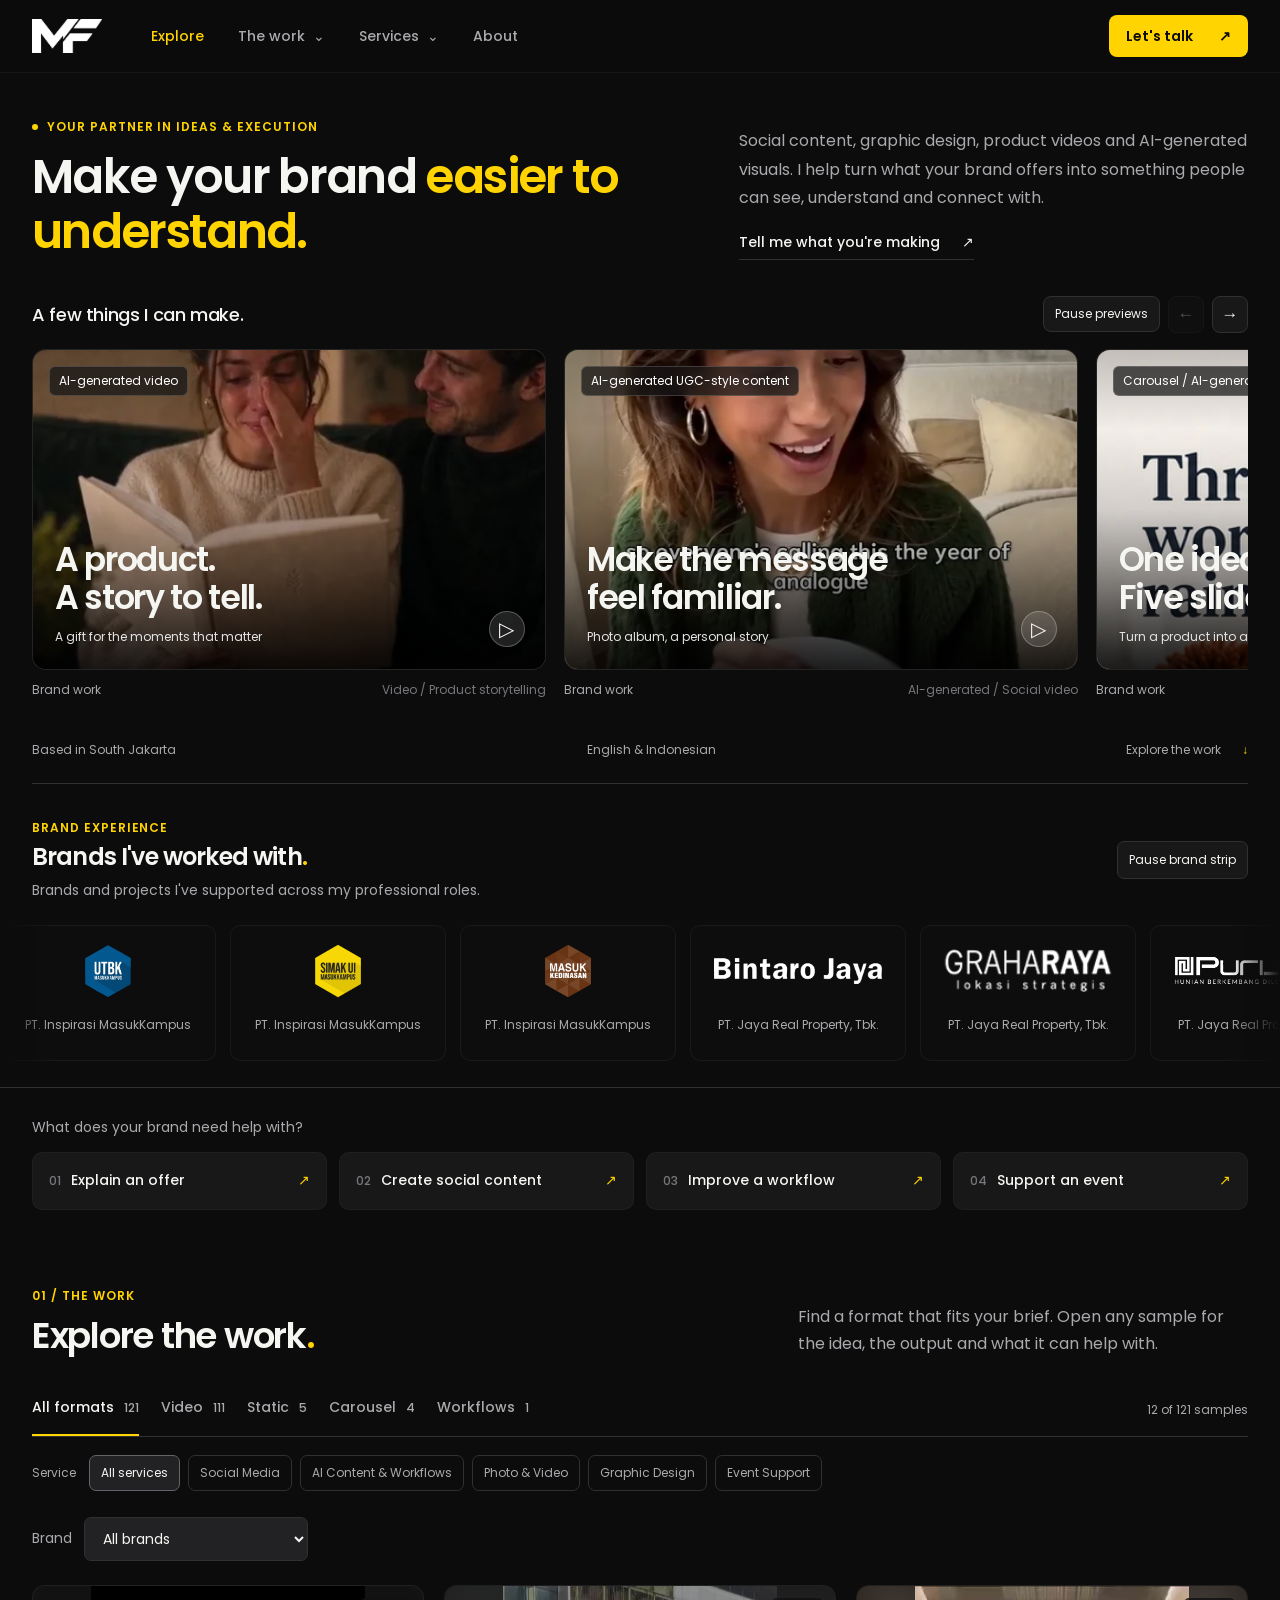
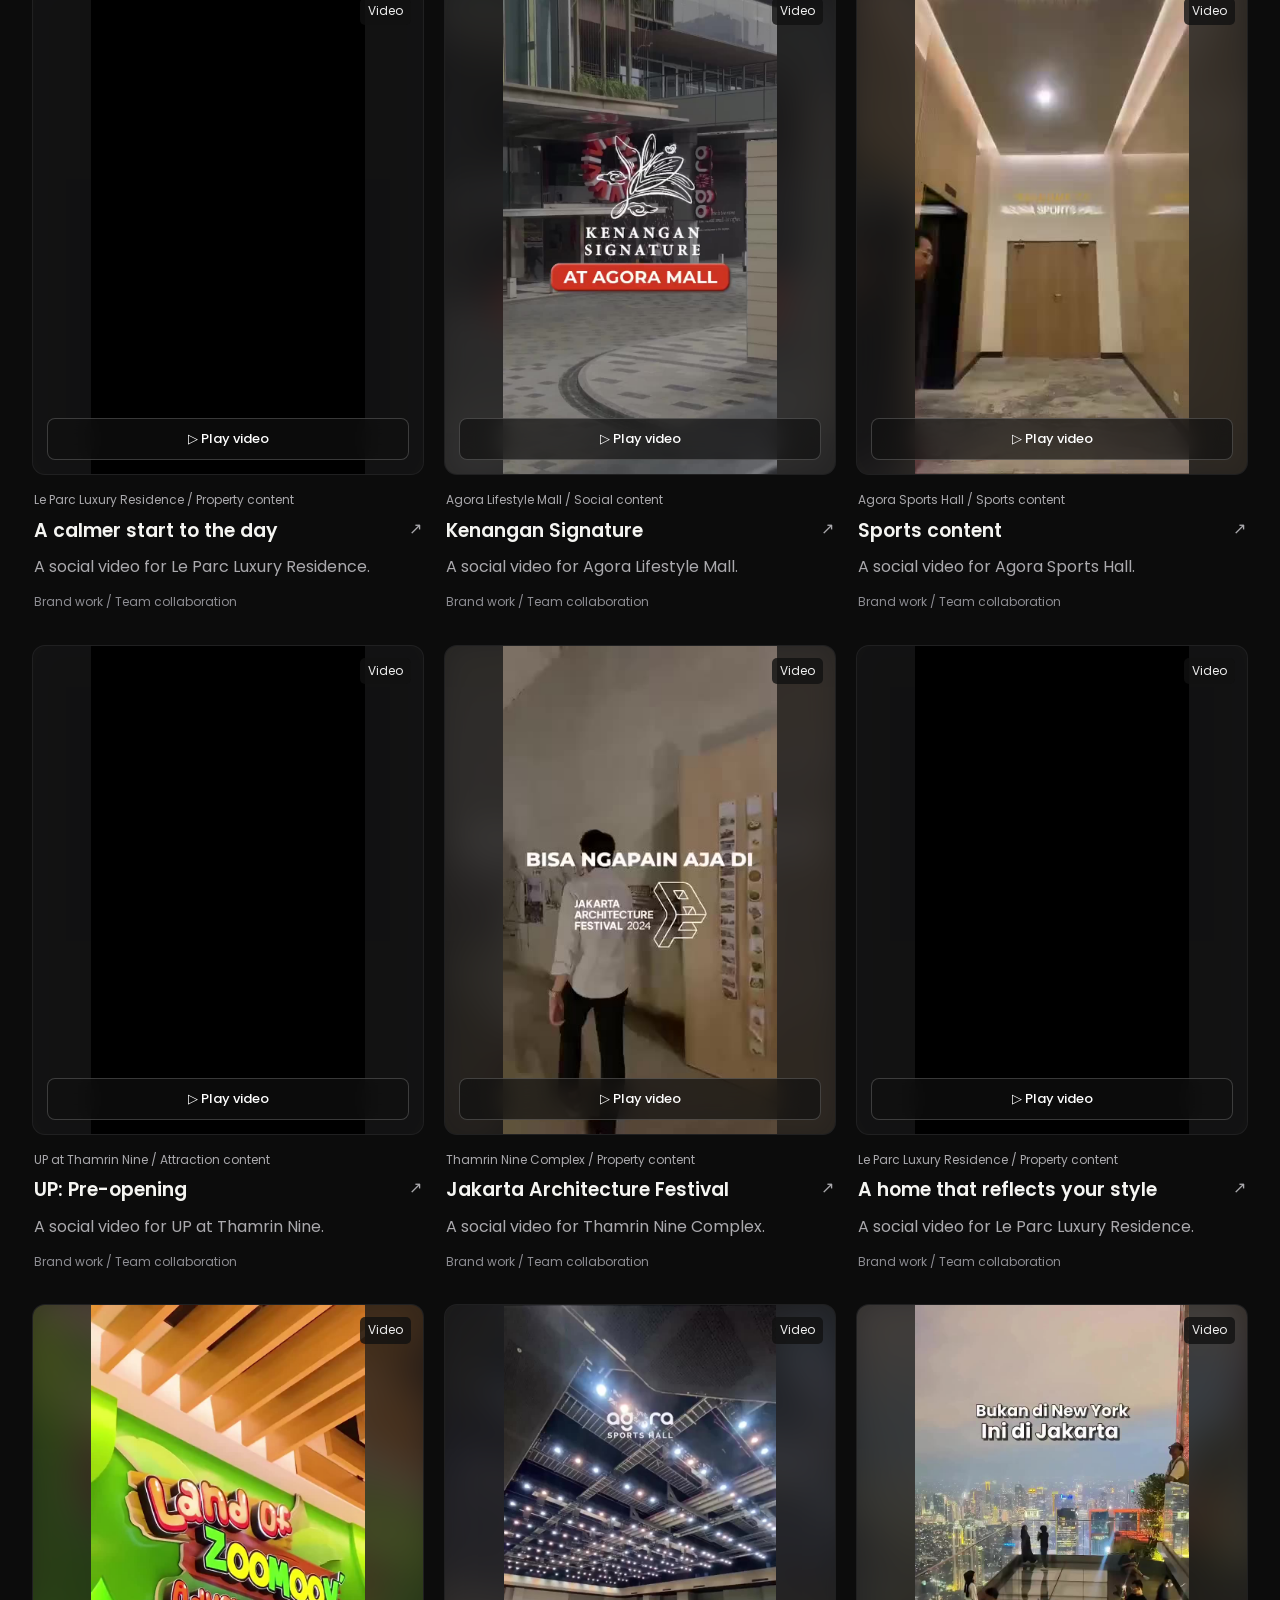
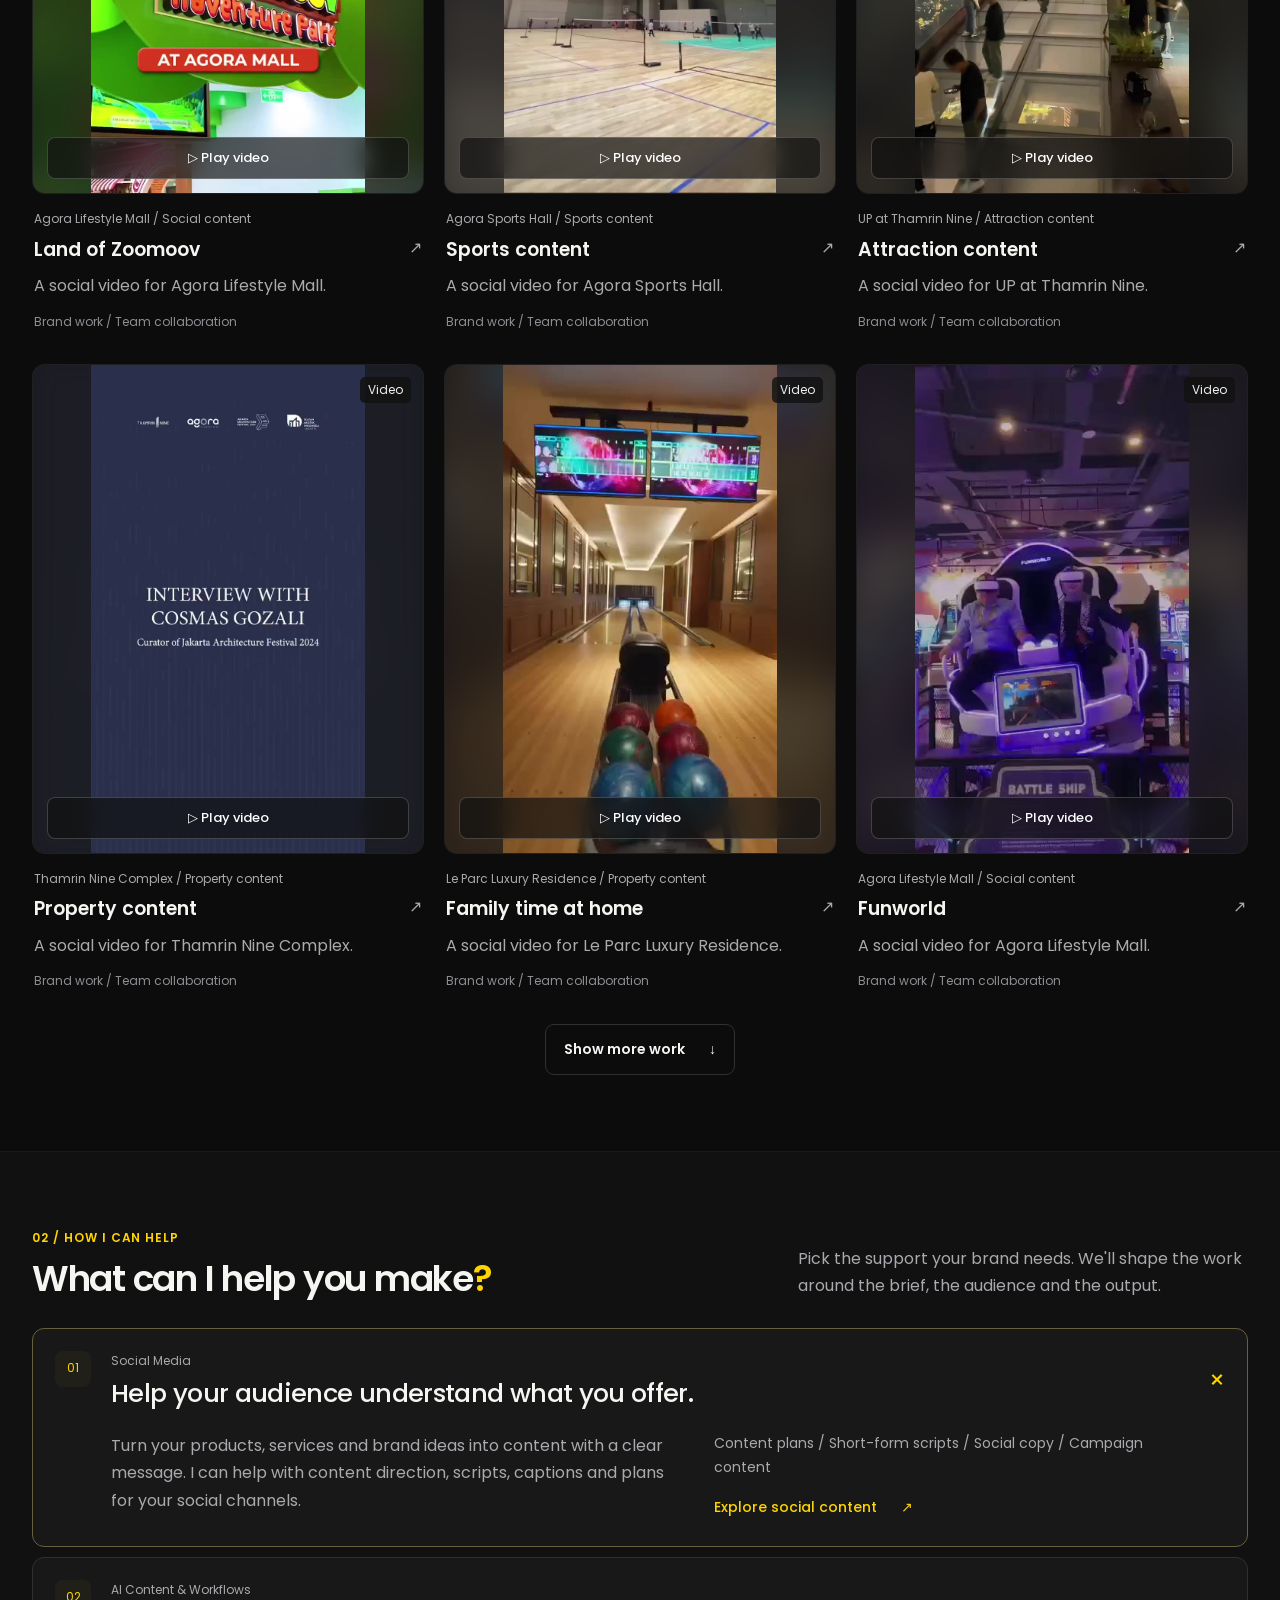
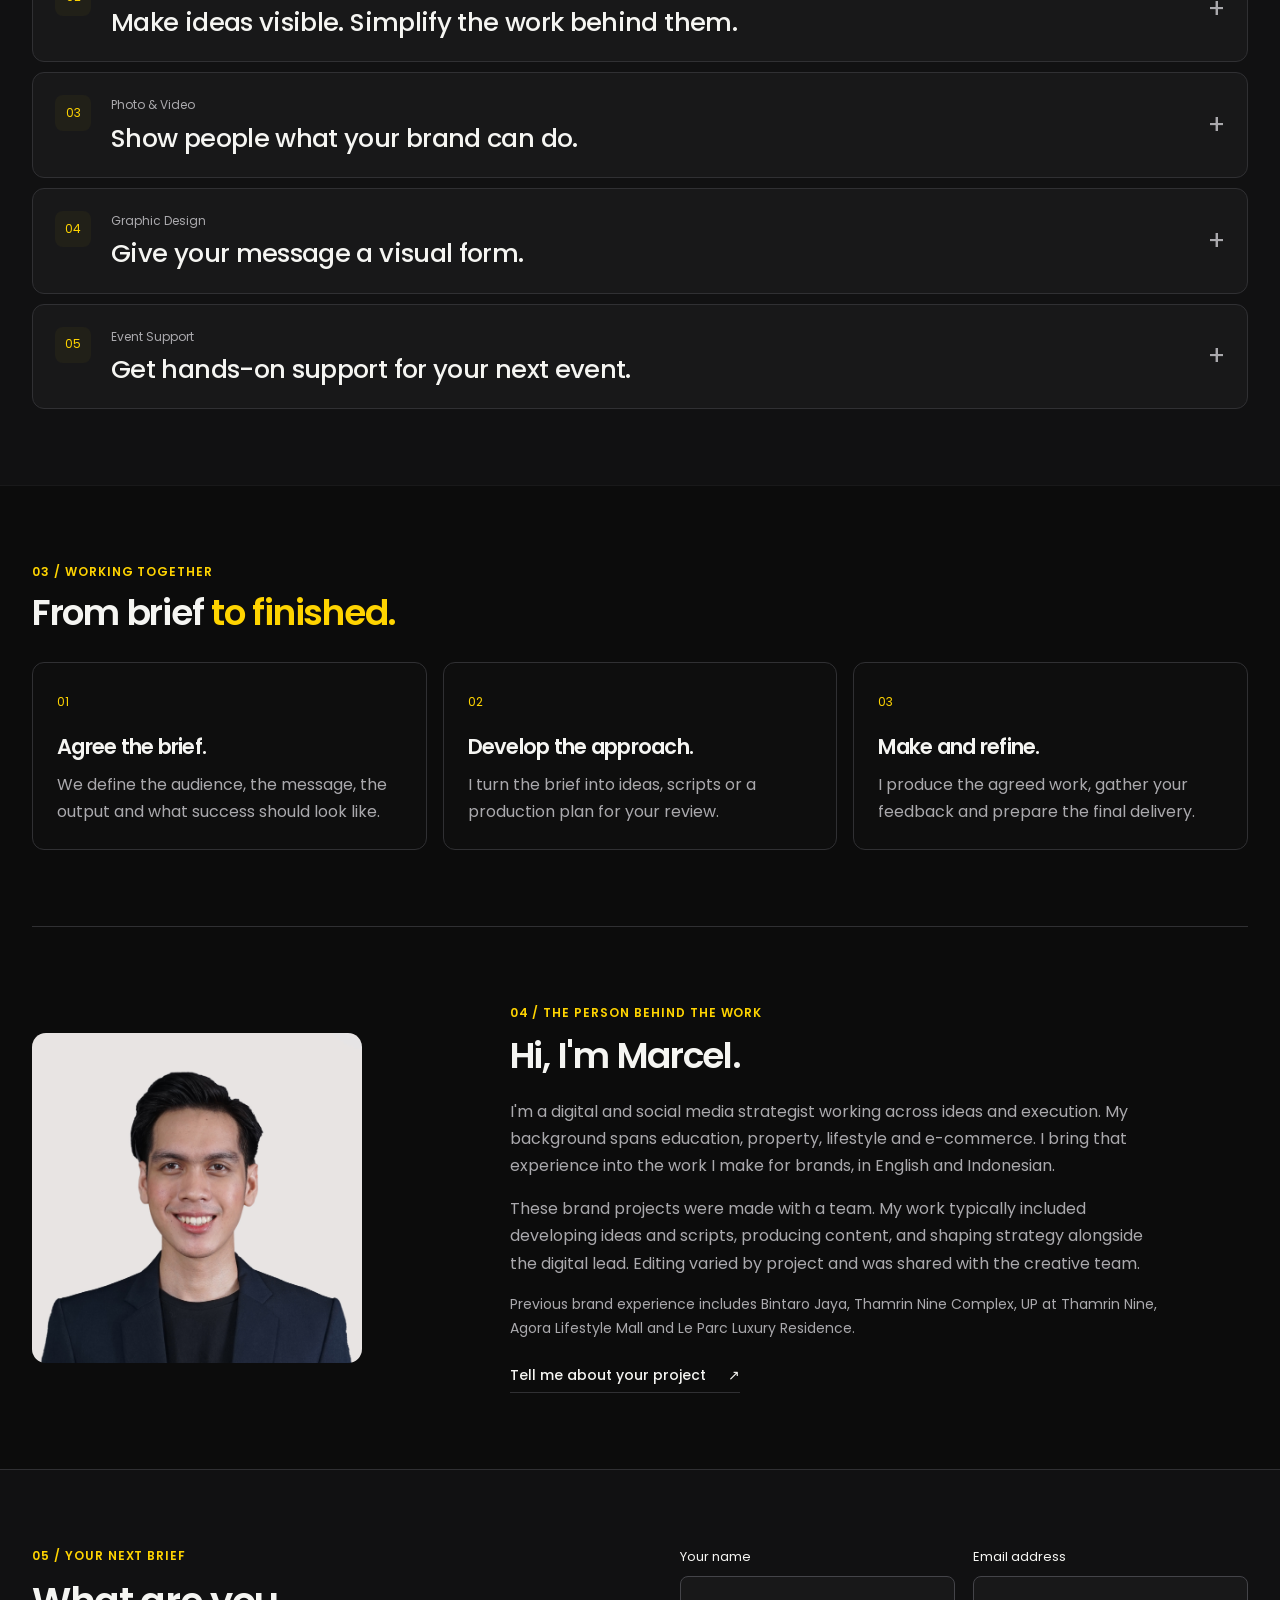
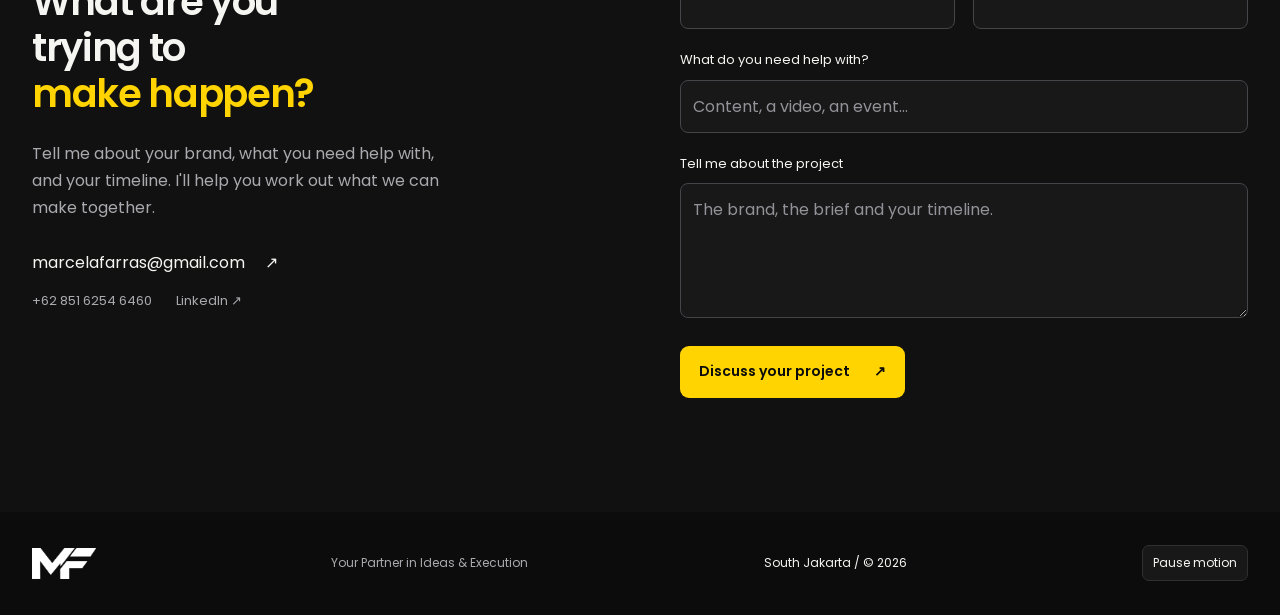
==== commit f98bdeb3: "Add brand portfolio video gallery" ====
--- a/index.html
+++ b/index.html
@@ -10,6 +10,7 @@
   <link rel="icon" href="assets/brand/favicon.png" type="image/png">
   <link rel="stylesheet" href="style.css">
   <script src="content.js" defer></script>
+  <script src="instagram-work.js" defer></script>
   <script src="populate.js?v=works-20261113" defer></script>
   <script src="script.js" defer></script>
 </head>
@@ -98,6 +99,7 @@
         <button type="button" data-filter="design" aria-pressed="false">Graphic Design</button>
         <button type="button" data-filter="events" aria-pressed="false">Event Support</button>
       </div>
+      <div class="brand-filter"><label for="workBrand">Brand</label><select id="workBrand"><option value="all">All brands</option><option>Agora Lifestyle Mall</option><option>Agora Sports Hall</option><option>Le Parc Luxury Residence</option><option>Thamrin Nine Complex</option><option>UP at Thamrin Nine</option></select></div>
       <div class="sample-grid" id="works-grid"></div>
       <div class="more-work"><button class="button button-outline" type="button" id="loadMoreWork" aria-controls="works-grid" hidden>Show more work <span aria-hidden="true">↓</span></button></div>
       <div class="empty-work" id="emptyWork" hidden><p class="eyebrow">Your next brief</p><h3 id="emptyWorkTitle">Let's make something for your brand.</h3><p id="emptyWorkDescription">No samples match this combination yet.</p><div class="empty-actions"><button class="button button-outline" type="button" id="resetWork">Show all work</button><a class="text-link" href="#contact">Discuss the brief <span aria-hidden="true">↗</span></a></div></div>
@@ -143,7 +145,7 @@
 
     <section class="container section about-section" id="about" aria-labelledby="about-title">
       <div class="portrait reveal-item"><img src="assets/profile.png" alt="Portrait of Marcel Farras" loading="lazy" width="600" height="750"></div>
-      <div class="about-copy reveal-item"><p class="eyebrow">04 / The person behind the work</p><h2 id="about-title">Hi, I'm Marcel.</h2><p>I'm a digital and social media strategist working across ideas and execution. My background spans education, property, lifestyle and e-commerce. I bring that experience into the work I make for brands, in English and Indonesian.</p><p class="experience-note">Previous brand experience includes Bintaro Jaya, Thamrin Nine Complex, UP at Thamrin Nine, Agora Lifestyle Mall and Le Parc Luxury Residence.</p><a class="text-link" href="#contact">Tell me about your project <span aria-hidden="true">↗</span></a></div>
+      <div class="about-copy reveal-item"><p class="eyebrow">04 / The person behind the work</p><h2 id="about-title">Hi, I'm Marcel.</h2><p>I'm a digital and social media strategist working across ideas and execution. My background spans education, property, lifestyle and e-commerce. I bring that experience into the work I make for brands, in English and Indonesian.</p><p>These brand projects were made with a team. My work typically included developing ideas and scripts, producing content, and shaping strategy alongside the digital lead. Editing varied by project and was shared with the creative team.</p><p class="experience-note">Previous brand experience includes Bintaro Jaya, Thamrin Nine Complex, UP at Thamrin Nine, Agora Lifestyle Mall and Le Parc Luxury Residence.</p><a class="text-link" href="#contact">Tell me about your project <span aria-hidden="true">↗</span></a></div>
     </section>
 
     <section class="contact-section section" id="contact" aria-labelledby="contact-title">
--- a/style.css
+++ b/style.css
@@ -140,6 +140,8 @@
 .format-filters button span { margin-left:6px; font-size:12px; color:var(--muted); }
 #workResults { font-size:12px; white-space:nowrap; }
 .work-filters { display:flex; align-items:center; flex-wrap:wrap; gap:8px; margin-bottom:26px; }
+.brand-filter { display:flex; align-items:center; gap:12px; margin-bottom:24px; color:var(--muted); font-size:14px; }
+.brand-filter select { background:var(--panel-raised); border:1px solid var(--line); border-radius:7px; color:var(--text); padding:10px 14px; font:inherit; }
 .filter-label { color:var(--muted); font-size:12px; margin-right:5px; }
 .work-filters button { border:1px solid var(--line); border-radius:7px; background:transparent; padding:7px 11px; font-size:12px; color:var(--muted); transition:background .2s; }
 .work-filters button:hover { color:var(--text); border-color:#646469; }
